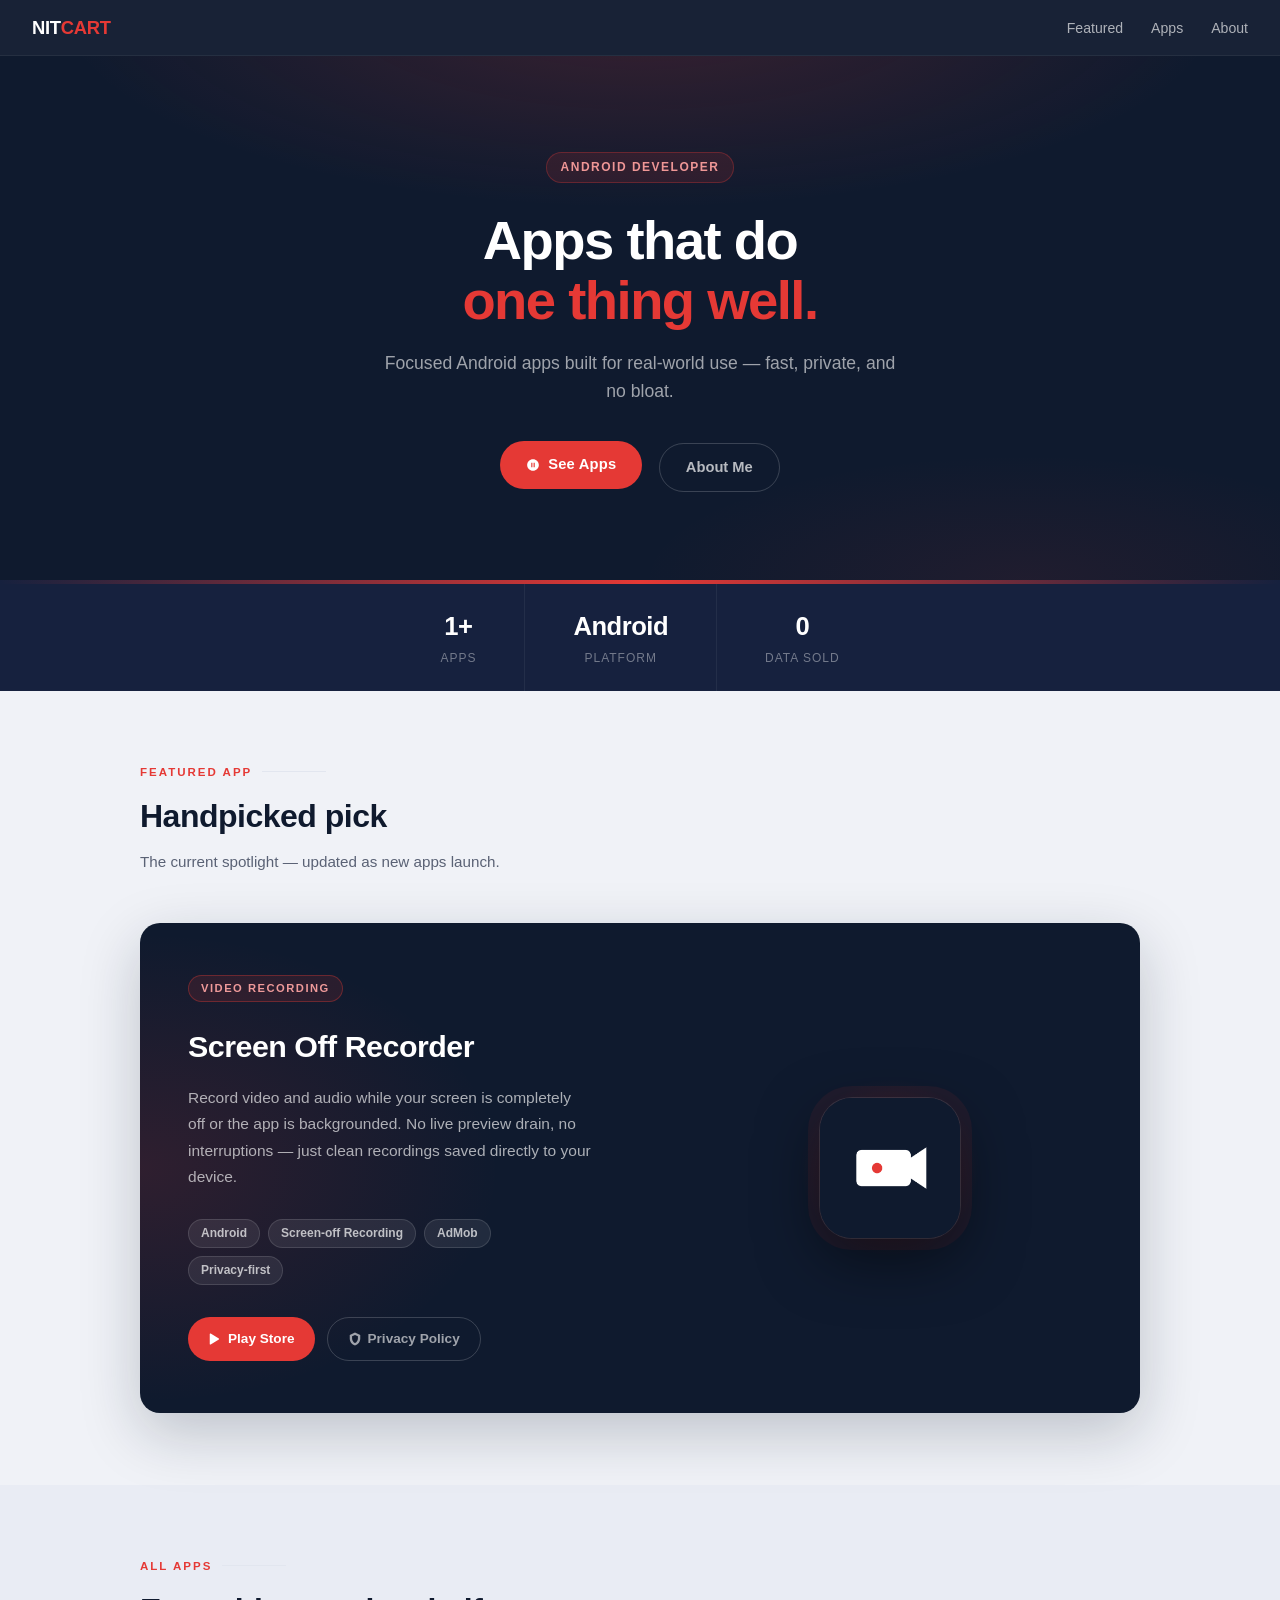
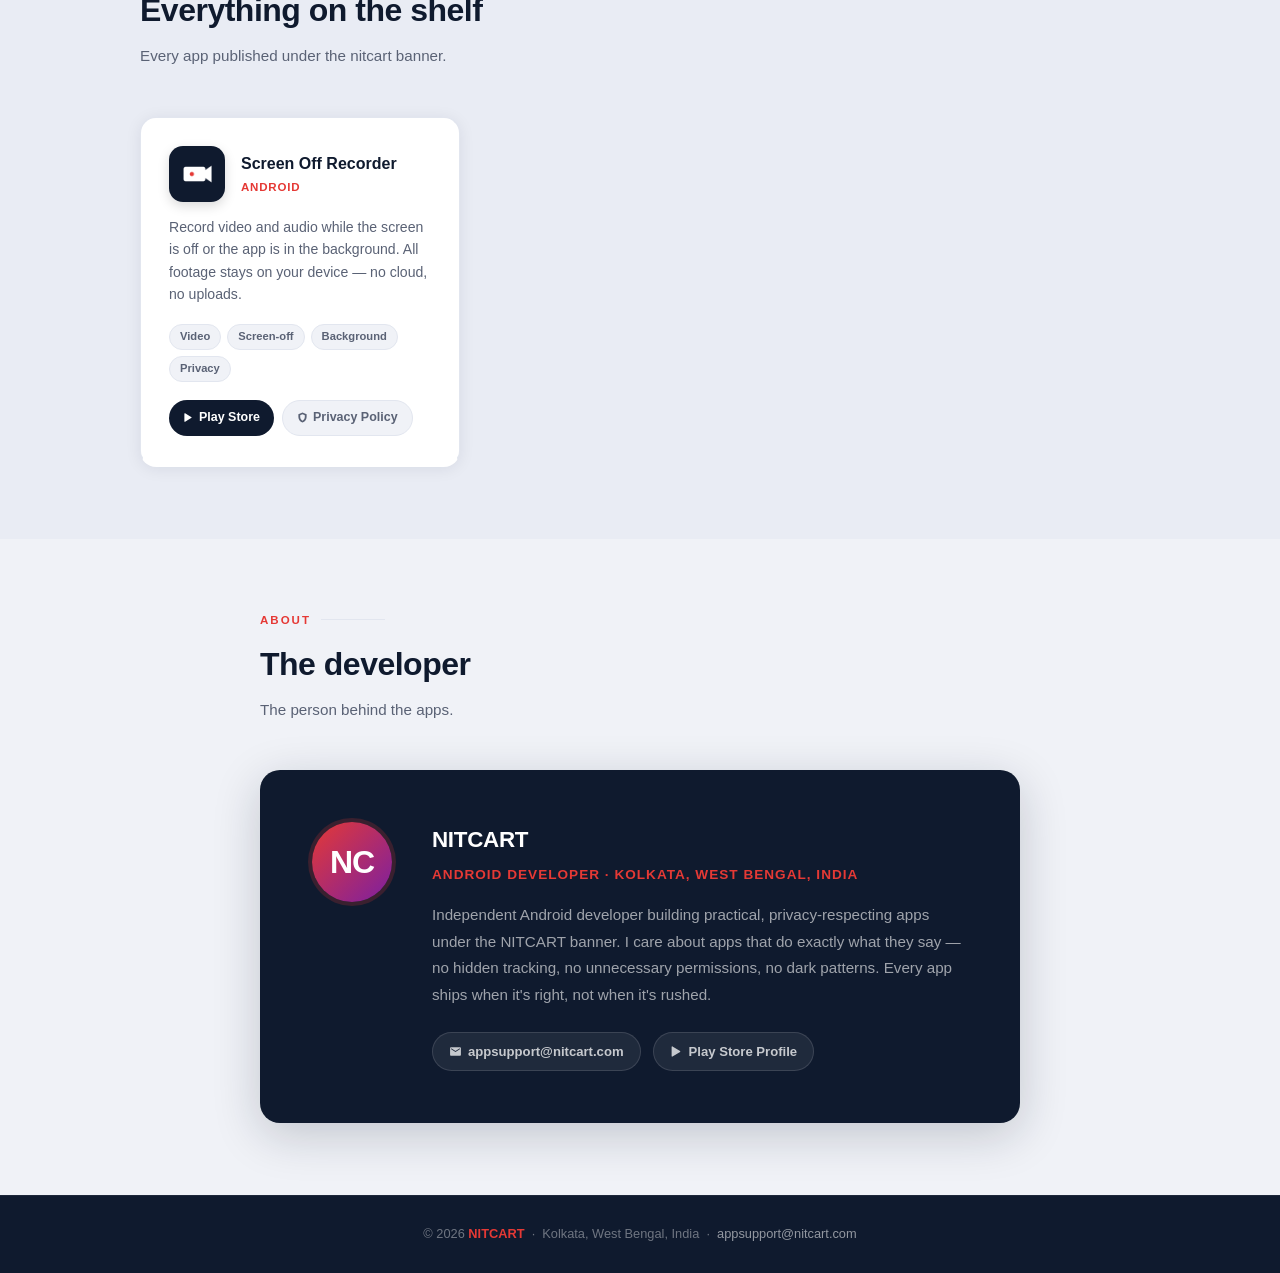
==== index.html @ c39ea549 "chore: add the app-ads.txt file for  Screen Off Recorder" ====
<!DOCTYPE html>
<html lang="en">

<head>
  <meta charset="UTF-8" />
  <meta name="viewport" content="width=device-width, initial-scale=1.0" />
  <title>NITCART – Android Apps</title>
  <meta name="description" content="Android apps crafted by NITCART." />
  <style>
    *, *::before, *::after { box-sizing: border-box; margin: 0; padding: 0; }

    :root {
      --navy:     #0f1a2e;
      --navy-mid: #16213e;
      --navy-soft:#1e2d45;
      --accent:   #e53935;
      --accent-lo:rgba(229,57,53,0.12);
      --white:    #ffffff;
      --text:     #1a1a2e;
      --text-mute:#5a6275;
      --bg:       #f0f2f7;
      --card:     #ffffff;
      --border:   #e2e6ef;
    }

    html { scroll-behavior: smooth; }

    body {
      font-family: -apple-system, BlinkMacSystemFont, "Segoe UI", Roboto, Helvetica, Arial, sans-serif;
      font-size: 16px;
      line-height: 1.6;
      color: var(--text);
      background: var(--bg);
    }

    /* ── NAV ─────────────────────────────────────────── */
    nav {
      position: sticky;
      top: 0;
      z-index: 100;
      background: rgba(15,26,46,0.96);
      backdrop-filter: blur(8px);
      display: flex;
      align-items: center;
      justify-content: space-between;
      padding: 0 32px;
      height: 56px;
      border-bottom: 1px solid rgba(255,255,255,0.06);
    }

    .nav-brand {
      font-size: 1.15rem;
      font-weight: 800;
      color: var(--white);
      letter-spacing: -0.3px;
      text-decoration: none;
    }

    .nav-brand span { color: var(--accent); }

    nav ul {
      list-style: none;
      display: flex;
      gap: 28px;
    }

    nav ul a {
      color: rgba(255,255,255,0.65);
      text-decoration: none;
      font-size: 0.88rem;
      font-weight: 500;
      transition: color 0.2s;
    }

    nav ul a:hover { color: var(--white); }

    /* ── HERO ────────────────────────────────────────── */
    .hero {
      background: var(--navy);
      color: var(--white);
      padding: 96px 24px 88px;
      text-align: center;
      position: relative;
      overflow: hidden;
    }

    .hero::before {
      content: "";
      position: absolute;
      inset: 0;
      background:
        radial-gradient(ellipse 70% 60% at 50% -10%, rgba(229,57,53,0.2) 0%, transparent 65%),
        radial-gradient(ellipse 50% 40% at 80% 100%, rgba(229,57,53,0.08) 0%, transparent 60%);
      pointer-events: none;
    }

    .hero-badge {
      display: inline-block;
      background: var(--accent-lo);
      border: 1px solid rgba(229,57,53,0.3);
      color: #ef9a9a;
      font-size: 0.75rem;
      font-weight: 700;
      letter-spacing: 1.5px;
      text-transform: uppercase;
      padding: 5px 14px;
      border-radius: 100px;
      margin-bottom: 28px;
    }

    .hero h1 {
      font-size: clamp(2.2rem, 5vw, 3.4rem);
      font-weight: 900;
      letter-spacing: -1.5px;
      line-height: 1.1;
      margin-bottom: 18px;
    }

    .hero h1 span { color: var(--accent); }

    .hero p {
      font-size: 1.1rem;
      color: rgba(255,255,255,0.6);
      max-width: 520px;
      margin: 0 auto 36px;
    }

    .hero-cta {
      display: inline-flex;
      align-items: center;
      gap: 8px;
      background: var(--accent);
      color: var(--white);
      text-decoration: none;
      font-size: 0.92rem;
      font-weight: 700;
      padding: 12px 26px;
      border-radius: 100px;
      transition: opacity 0.2s, transform 0.2s;
      letter-spacing: 0.2px;
    }

    .hero-cta:hover { opacity: 0.88; transform: translateY(-1px); }

    .hero-cta-ghost {
      display: inline-flex;
      align-items: center;
      gap: 8px;
      background: transparent;
      color: rgba(255,255,255,0.7);
      text-decoration: none;
      font-size: 0.92rem;
      font-weight: 600;
      padding: 12px 26px;
      border-radius: 100px;
      border: 1px solid rgba(255,255,255,0.18);
      margin-left: 12px;
      transition: background 0.2s, color 0.2s;
    }

    .hero-cta-ghost:hover { background: rgba(255,255,255,0.07); color: var(--white); }

    .accent-bar {
      height: 4px;
      background: linear-gradient(90deg, var(--navy-mid) 0%, var(--accent) 50%, var(--navy-mid) 100%);
    }

    /* ── STATS STRIP ─────────────────────────────────── */
    .stats {
      background: var(--navy-mid);
      display: flex;
      justify-content: center;
      gap: 0;
      flex-wrap: wrap;
    }

    .stat {
      padding: 22px 48px;
      text-align: center;
      border-right: 1px solid rgba(255,255,255,0.06);
    }

    .stat:last-child { border-right: none; }

    .stat-value {
      font-size: 1.6rem;
      font-weight: 900;
      color: var(--white);
      letter-spacing: -0.5px;
    }

    .stat-label {
      font-size: 0.75rem;
      color: rgba(255,255,255,0.4);
      text-transform: uppercase;
      letter-spacing: 1px;
      margin-top: 2px;
    }

    /* ── SECTION SHELL ───────────────────────────────── */
    section { padding: 72px 24px; }

    .section-label {
      display: flex;
      align-items: center;
      gap: 10px;
      font-size: 0.72rem;
      font-weight: 800;
      letter-spacing: 2px;
      text-transform: uppercase;
      color: var(--accent);
      margin-bottom: 10px;
    }

    .section-label::after {
      content: "";
      flex: 1;
      height: 1px;
      background: var(--border);
      max-width: 64px;
    }

    .section-title {
      font-size: clamp(1.5rem, 3vw, 2rem);
      font-weight: 900;
      color: var(--navy);
      letter-spacing: -0.5px;
      margin-bottom: 8px;
    }

    .section-sub {
      color: var(--text-mute);
      font-size: 0.95rem;
      margin-bottom: 48px;
    }

    /* ── FEATURED APP ────────────────────────────────── */
    #featured { background: var(--bg); }

    .featured-inner {
      max-width: 1000px;
      margin: 0 auto;
    }

    .featured-card {
      background: var(--navy);
      border-radius: 20px;
      overflow: hidden;
      display: grid;
      grid-template-columns: 1fr 1fr;
      box-shadow: 0 20px 60px rgba(15,26,46,0.22);
      position: relative;
    }

    .featured-card::before {
      content: "";
      position: absolute;
      inset: 0;
      background: radial-gradient(ellipse 60% 80% at 0% 50%, rgba(229,57,53,0.15) 0%, transparent 60%);
      pointer-events: none;
    }

    .featured-body {
      padding: 52px 48px;
      color: var(--white);
      display: flex;
      flex-direction: column;
      justify-content: center;
      position: relative;
      z-index: 1;
    }

    .featured-tag {
      display: inline-block;
      background: var(--accent-lo);
      border: 1px solid rgba(229,57,53,0.35);
      color: #ef9a9a;
      font-size: 0.7rem;
      font-weight: 700;
      letter-spacing: 1.5px;
      text-transform: uppercase;
      padding: 4px 12px;
      border-radius: 100px;
      margin-bottom: 20px;
      width: fit-content;
    }

    .featured-app-name {
      font-size: 1.9rem;
      font-weight: 900;
      letter-spacing: -0.5px;
      margin-bottom: 14px;
    }

    .featured-desc {
      color: rgba(255,255,255,0.65);
      font-size: 0.97rem;
      line-height: 1.7;
      margin-bottom: 28px;
    }

    .pill-row {
      display: flex;
      flex-wrap: wrap;
      gap: 8px;
      margin-bottom: 32px;
    }

    .pill {
      background: rgba(255,255,255,0.08);
      border: 1px solid rgba(255,255,255,0.12);
      color: rgba(255,255,255,0.7);
      font-size: 0.75rem;
      font-weight: 600;
      padding: 4px 12px;
      border-radius: 100px;
    }

    .btn-row { display: flex; gap: 12px; flex-wrap: wrap; }

    .btn-primary {
      display: inline-flex;
      align-items: center;
      gap: 6px;
      background: var(--accent);
      color: var(--white);
      text-decoration: none;
      font-size: 0.85rem;
      font-weight: 700;
      padding: 10px 20px;
      border-radius: 100px;
      transition: opacity 0.2s;
    }

    .btn-primary:hover { opacity: 0.85; }

    .btn-ghost {
      display: inline-flex;
      align-items: center;
      gap: 6px;
      background: transparent;
      color: rgba(255,255,255,0.6);
      text-decoration: none;
      font-size: 0.85rem;
      font-weight: 600;
      padding: 10px 20px;
      border-radius: 100px;
      border: 1px solid rgba(255,255,255,0.18);
      transition: background 0.2s, color 0.2s;
    }

    .btn-ghost:hover { background: rgba(255,255,255,0.07); color: var(--white); }

    .featured-visual {
      display: flex;
      align-items: center;
      justify-content: center;
      padding: 52px 40px;
      position: relative;
      z-index: 1;
    }

    .app-icon-wrap {
      position: relative;
    }

    .app-icon-wrap::before {
      content: "";
      position: absolute;
      inset: -20px;
      border-radius: 50%;
      background: radial-gradient(circle, rgba(229,57,53,0.25) 0%, transparent 70%);
    }

    .app-icon {
      width: 140px;
      height: 140px;
      border-radius: 32px;
      box-shadow:
        0 0 0 1px rgba(255,255,255,0.1),
        0 20px 60px rgba(0,0,0,0.5),
        0 0 0 12px rgba(229,57,53,0.08);
      display: block;
      position: relative;
    }

    /* ── ALL APPS GRID ───────────────────────────────── */
    #apps { background: #e9ecf4; }

    .apps-inner {
      max-width: 1000px;
      margin: 0 auto;
    }

    .apps-grid {
      display: grid;
      grid-template-columns: repeat(auto-fill, minmax(280px, 1fr));
      gap: 20px;
    }

    .app-card {
      background: var(--card);
      border-radius: 16px;
      padding: 28px;
      box-shadow: 0 2px 16px rgba(15,26,46,0.08);
      border: 1px solid var(--border);
      border-bottom: 3px solid transparent;
      transition: transform 0.2s, box-shadow 0.2s, border-color 0.2s;
      display: flex;
      flex-direction: column;
    }

    .app-card:hover {
      transform: translateY(-3px);
      box-shadow: 0 8px 32px rgba(15,26,46,0.14);
      border-bottom-color: var(--accent);
    }

    .app-card-header {
      display: flex;
      align-items: center;
      gap: 16px;
      margin-bottom: 14px;
    }

    .app-card-icon {
      width: 56px;
      height: 56px;
      border-radius: 14px;
      box-shadow: 0 4px 12px rgba(0,0,0,0.15);
      flex-shrink: 0;
    }

    .app-card-meta { flex: 1; min-width: 0; }

    .app-card-name {
      font-size: 1rem;
      font-weight: 800;
      color: var(--navy);
      white-space: nowrap;
      overflow: hidden;
      text-overflow: ellipsis;
    }

    .app-card-platform {
      font-size: 0.72rem;
      font-weight: 600;
      color: var(--accent);
      text-transform: uppercase;
      letter-spacing: 0.8px;
      margin-top: 2px;
    }

    .app-card-desc {
      font-size: 0.88rem;
      color: var(--text-mute);
      line-height: 1.6;
      margin-bottom: 18px;
      flex: 1;
    }

    .app-card-tags {
      display: flex;
      flex-wrap: wrap;
      gap: 6px;
      margin-bottom: 18px;
    }

    .tag {
      font-size: 0.7rem;
      font-weight: 600;
      background: var(--bg);
      color: var(--text-mute);
      padding: 3px 10px;
      border-radius: 100px;
      border: 1px solid var(--border);
    }

    .app-card-links {
      display: flex;
      gap: 8px;
    }

    .link-pill {
      display: inline-flex;
      align-items: center;
      gap: 5px;
      font-size: 0.78rem;
      font-weight: 700;
      padding: 7px 14px;
      border-radius: 100px;
      text-decoration: none;
      transition: opacity 0.18s;
    }

    .link-pill:hover { opacity: 0.8; }

    .link-pill-primary {
      background: var(--navy);
      color: var(--white);
    }

    .link-pill-secondary {
      background: var(--bg);
      color: var(--text-mute);
      border: 1px solid var(--border);
    }

    /* ── ABOUT ───────────────────────────────────────── */
    #about { background: var(--bg); }

    .about-inner {
      max-width: 760px;
      margin: 0 auto;
    }

    .about-card {
      background: var(--navy);
      border-radius: 20px;
      padding: 52px 52px;
      color: var(--white);
      display: grid;
      grid-template-columns: auto 1fr;
      gap: 40px;
      align-items: start;
      box-shadow: 0 12px 48px rgba(15,26,46,0.2);
    }

    .about-avatar {
      width: 80px;
      height: 80px;
      border-radius: 50%;
      background: linear-gradient(135deg, var(--accent) 0%, #7b1fa2 100%);
      display: flex;
      align-items: center;
      justify-content: center;
      font-size: 2rem;
      font-weight: 900;
      color: var(--white);
      flex-shrink: 0;
      letter-spacing: -1px;
      box-shadow: 0 0 0 4px rgba(229,57,53,0.2);
    }

    .about-name {
      font-size: 1.4rem;
      font-weight: 900;
      letter-spacing: -0.3px;
      margin-bottom: 6px;
    }

    .about-role {
      font-size: 0.85rem;
      color: var(--accent);
      font-weight: 700;
      text-transform: uppercase;
      letter-spacing: 1px;
      margin-bottom: 16px;
    }

    .about-bio {
      color: rgba(255,255,255,0.6);
      font-size: 0.95rem;
      line-height: 1.75;
      margin-bottom: 24px;
    }

    .about-links { display: flex; gap: 12px; flex-wrap: wrap; }

    .about-link {
      display: inline-flex;
      align-items: center;
      gap: 6px;
      font-size: 0.82rem;
      font-weight: 600;
      padding: 8px 16px;
      border-radius: 100px;
      text-decoration: none;
      background: rgba(255,255,255,0.07);
      border: 1px solid rgba(255,255,255,0.12);
      color: rgba(255,255,255,0.75);
      transition: background 0.2s, color 0.2s;
    }

    .about-link:hover { background: rgba(255,255,255,0.13); color: var(--white); }

    /* ── FOOTER ──────────────────────────────────────── */
    footer {
      background: var(--navy);
      color: rgba(255,255,255,0.4);
      text-align: center;
      font-size: 0.8rem;
      padding: 28px 24px;
      border-top: 1px solid rgba(255,255,255,0.06);
    }

    footer a {
      color: rgba(255,255,255,0.55);
      text-decoration: none;
    }

    footer a:hover { color: var(--white); }

    footer .brand { color: var(--accent); font-weight: 700; }

    /* ── RESPONSIVE ──────────────────────────────────── */
    @media (max-width: 700px) {
      nav { padding: 0 20px; }

      nav ul { gap: 18px; }

      .hero { padding: 64px 20px 60px; }

      .featured-card {
        grid-template-columns: 1fr;
      }

      .featured-visual { padding: 0 40px 48px; }

      .featured-body { padding: 40px 32px 0; }

      .about-card {
        grid-template-columns: 1fr;
        padding: 36px 28px;
        gap: 24px;
      }

      .stat { padding: 18px 28px; }
    }
  </style>
</head>

<body>

  <!-- NAV -->
  <nav>
    <a href="#" class="nav-brand">NIT<span>CART</span></a>
    <ul>
      <li><a href="#featured">Featured</a></li>
      <li><a href="#apps">Apps</a></li>
      <li><a href="#about">About</a></li>
    </ul>
  </nav>

  <!-- HERO -->
  <section class="hero">
    <div class="hero-badge">Android Developer</div>
    <h1>Apps that do<br /><span>one thing well.</span></h1>
    <p>Focused Android apps built for real-world use — fast, private, and no bloat.</p>
    <a href="#featured" class="hero-cta">
      <svg width="14" height="14" viewBox="0 0 24 24" fill="currentColor"><path d="M12 2C6.48 2 2 6.48 2 12s4.48 10 10 10 10-4.48 10-10S17.52 2 12 2zm-1 14H9V8h2v8zm4 0h-2V8h2v8z"/></svg>
      See Apps
    </a>
    <a href="#about" class="hero-cta-ghost">About Me</a>
  </section>

  <div class="accent-bar"></div>

  <!-- STATS -->
  <div class="stats">
    <div class="stat">
      <div class="stat-value">1+</div>
      <div class="stat-label">Apps</div>
    </div>
    <div class="stat">
      <div class="stat-value">Android</div>
      <div class="stat-label">Platform</div>
    </div>
    <div class="stat">
      <div class="stat-value">0</div>
      <div class="stat-label">Data Sold</div>
    </div>
  </div>

  <!-- FEATURED -->
  <section id="featured">
    <div class="featured-inner">
      <div class="section-label">Featured App</div>
      <h2 class="section-title">Handpicked pick</h2>
      <p class="section-sub">The current spotlight — updated as new apps launch.</p>

      <div class="featured-card">
        <div class="featured-body">
          <div class="featured-tag">Video Recording</div>
          <div class="featured-app-name">Screen Off Recorder</div>
          <p class="featured-desc">
            Record video and audio while your screen is completely off or the app is
            backgrounded. No live preview drain, no interruptions — just clean recordings
            saved directly to your device.
          </p>
          <div class="pill-row">
            <span class="pill">Android</span>
            <span class="pill">Screen-off Recording</span>
            <span class="pill">AdMob</span>
            <span class="pill">Privacy-first</span>
          </div>
          <div class="btn-row">
            <a href="https://play.google.com/store/apps/details?id=com.nitcart.screenoffrecorder" target="_blank" rel="noopener" class="btn-primary">
              <svg width="14" height="14" viewBox="0 0 24 24" fill="currentColor"><path d="M3 20.5v-17c0-.83.94-1.3 1.6-.8l14 8.5c.6.37.6 1.23 0 1.6l-14 8.5c-.66.5-1.6.03-1.6-.8z"/></svg>
              Play Store
            </a>
            <a href="screen-off-recorder/privacy-policy.html" class="btn-ghost">
              <svg width="14" height="14" viewBox="0 0 24 24" fill="currentColor"><path d="M12 1L3 5v6c0 5.55 3.84 10.74 9 12 5.16-1.26 9-6.45 9-12V5l-9-4zm0 4l5 2.18V11c0 3.46-2.38 6.7-5 7.93C9.38 17.7 7 14.46 7 11V7.18L12 5z"/></svg>
              Privacy Policy
            </a>
          </div>
        </div>
        <div class="featured-visual">
          <div class="app-icon-wrap">
            <img class="app-icon" src="screen-off-recorder/playstore/icon-512.png" alt="Screen Off Recorder icon" />
          </div>
        </div>
      </div>
    </div>
  </section>

  <!-- ALL APPS -->
  <section id="apps">
    <div class="apps-inner">
      <div class="section-label">All Apps</div>
      <h2 class="section-title">Everything on the shelf</h2>
      <p class="section-sub">Every app published under the nitcart banner.</p>

      <div class="apps-grid">

        <!-- Screen Off Recorder -->
        <div class="app-card">
          <div class="app-card-header">
            <img class="app-card-icon" src="screen-off-recorder/playstore/icon-512.png" alt="Screen Off Recorder icon" />
            <div class="app-card-meta">
              <div class="app-card-name">Screen Off Recorder</div>
              <div class="app-card-platform">Android</div>
            </div>
          </div>
          <p class="app-card-desc">
            Record video and audio while the screen is off or the app is in the background.
            All footage stays on your device — no cloud, no uploads.
          </p>
          <div class="app-card-tags">
            <span class="tag">Video</span>
            <span class="tag">Screen-off</span>
            <span class="tag">Background</span>
            <span class="tag">Privacy</span>
          </div>
          <div class="app-card-links">
            <a href="https://play.google.com/store/apps/details?id=com.nitcart.screenoffrecorder" target="_blank" rel="noopener" class="link-pill link-pill-primary">
              <svg width="11" height="11" viewBox="0 0 24 24" fill="currentColor"><path d="M3 20.5v-17c0-.83.94-1.3 1.6-.8l14 8.5c.6.37.6 1.23 0 1.6l-14 8.5c-.66.5-1.6.03-1.6-.8z"/></svg>
              Play Store
            </a>
            <a href="screen-off-recorder/privacy-policy.html" class="link-pill link-pill-secondary">
              <svg width="11" height="11" viewBox="0 0 24 24" fill="currentColor"><path d="M12 1L3 5v6c0 5.55 3.84 10.74 9 12 5.16-1.26 9-6.45 9-12V5l-9-4zm0 4l5 2.18V11c0 3.46-2.38 6.7-5 7.93C9.38 17.7 7 14.46 7 11V7.18L12 5z"/></svg>
              Privacy Policy
            </a>
          </div>
        </div>

      </div>
    </div>
  </section>

  <!-- ABOUT -->
  <section id="about">
    <div class="about-inner">
      <div class="section-label">About</div>
      <h2 class="section-title">The developer</h2>
      <p class="section-sub">The person behind the apps.</p>

      <div class="about-card">
        <div class="about-avatar">NC</div>
        <div>
          <div class="about-name">NITCART</div>
          <div class="about-role">Android Developer · Kolkata, West Bengal, India</div>
          <p class="about-bio">
            Independent Android developer building practical, privacy-respecting apps
            under the NITCART banner.
            I care about apps that do exactly what they say — no hidden tracking, no unnecessary
            permissions, no dark patterns. Every app ships when it's right, not when it's rushed.
          </p>
          <div class="about-links">
            <a href="mailto:appsupport@nitcart.com" class="about-link">
              <svg width="13" height="13" viewBox="0 0 24 24" fill="currentColor"><path d="M20 4H4c-1.1 0-2 .9-2 2v12c0 1.1.9 2 2 2h16c1.1 0 2-.9 2-2V6c0-1.1-.9-2-2-2zm0 4l-8 5-8-5V6l8 5 8-5v2z"/></svg>
              appsupport@nitcart.com
            </a>
            <a href="https://play.google.com/store/apps/developer?id=NITCART" target="_blank" rel="noopener" class="about-link">
              <svg width="13" height="13" viewBox="0 0 24 24" fill="currentColor"><path d="M3 20.5v-17c0-.83.94-1.3 1.6-.8l14 8.5c.6.37.6 1.23 0 1.6l-14 8.5c-.66.5-1.6.03-1.6-.8z"/></svg>
              Play Store Profile
            </a>
          </div>
        </div>
      </div>
    </div>
  </section>

  <!-- FOOTER -->
  <footer>
    <p>&copy; 2026 <span class="brand">NITCART</span> &nbsp;·&nbsp; Kolkata, West Bengal, India &nbsp;·&nbsp; <a href="mailto:appsupport@nitcart.com">appsupport@nitcart.com</a></p>
  </footer>

</body>

</html>
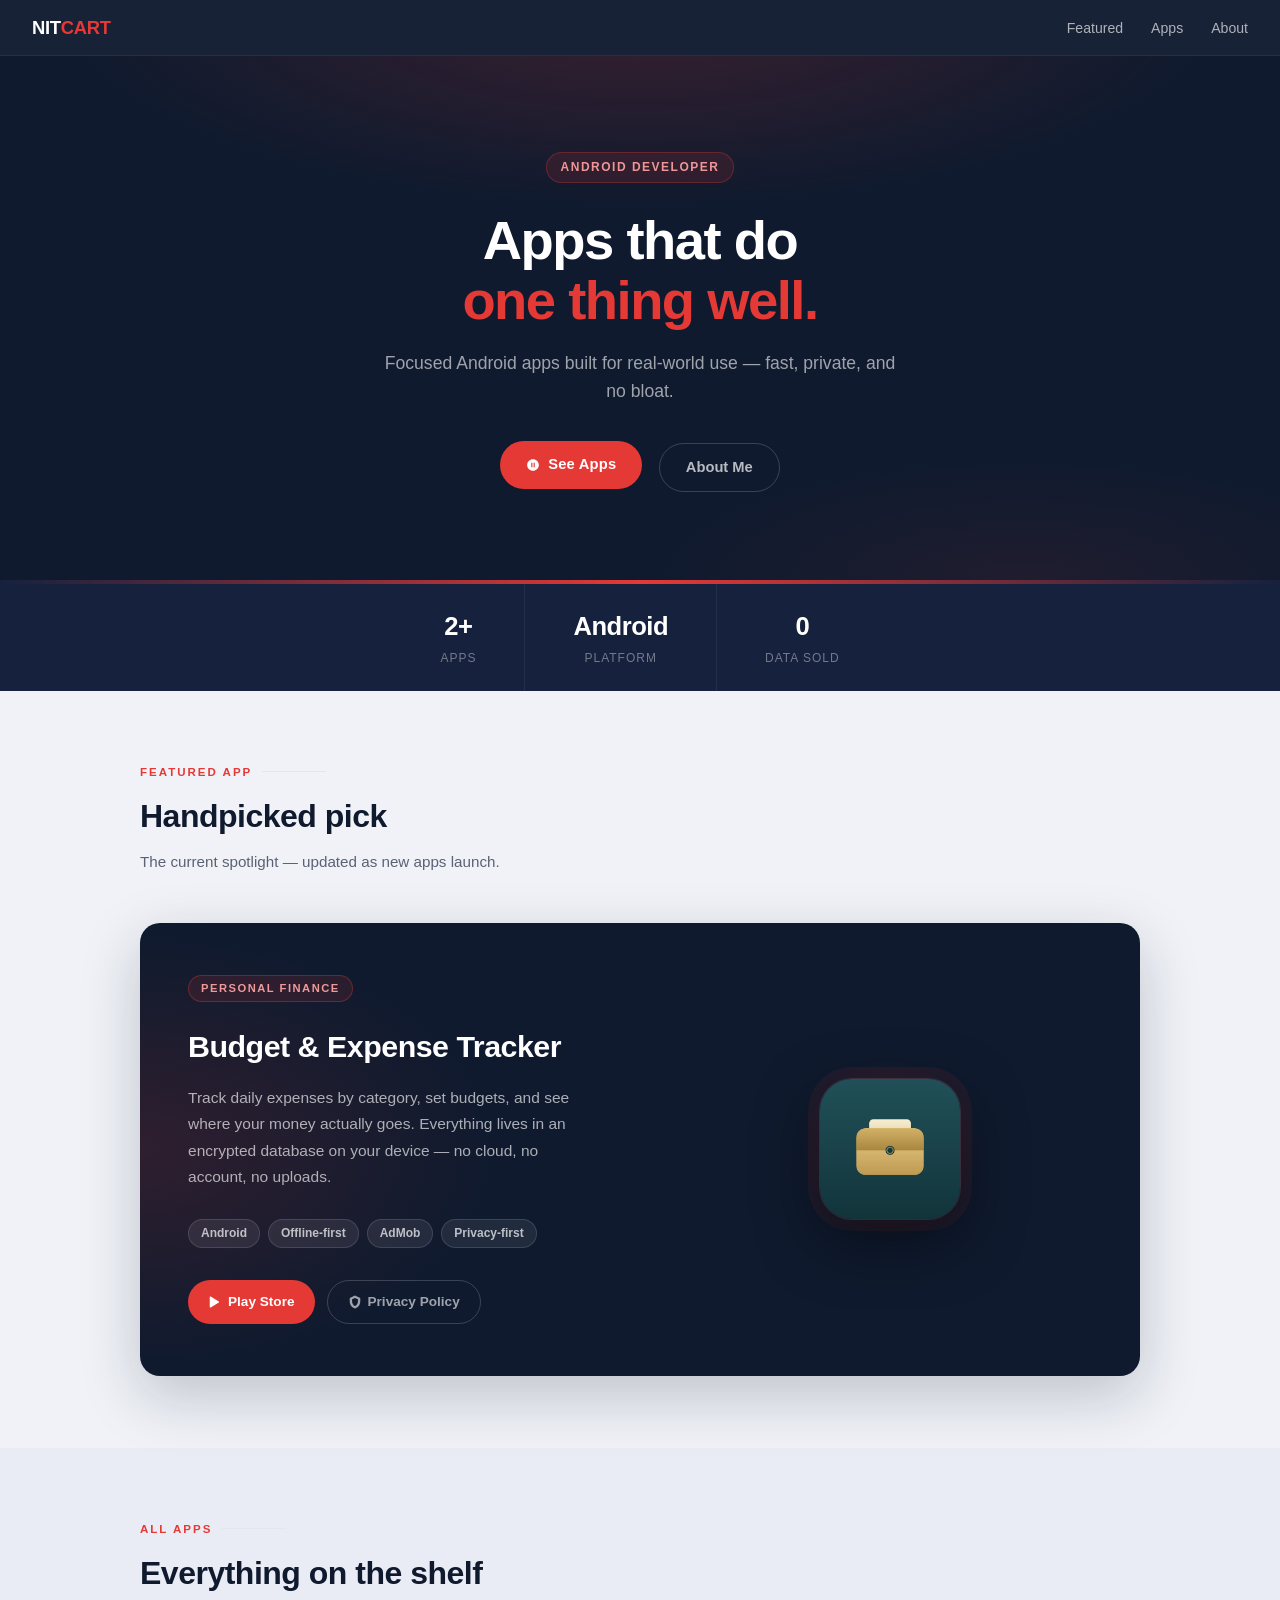
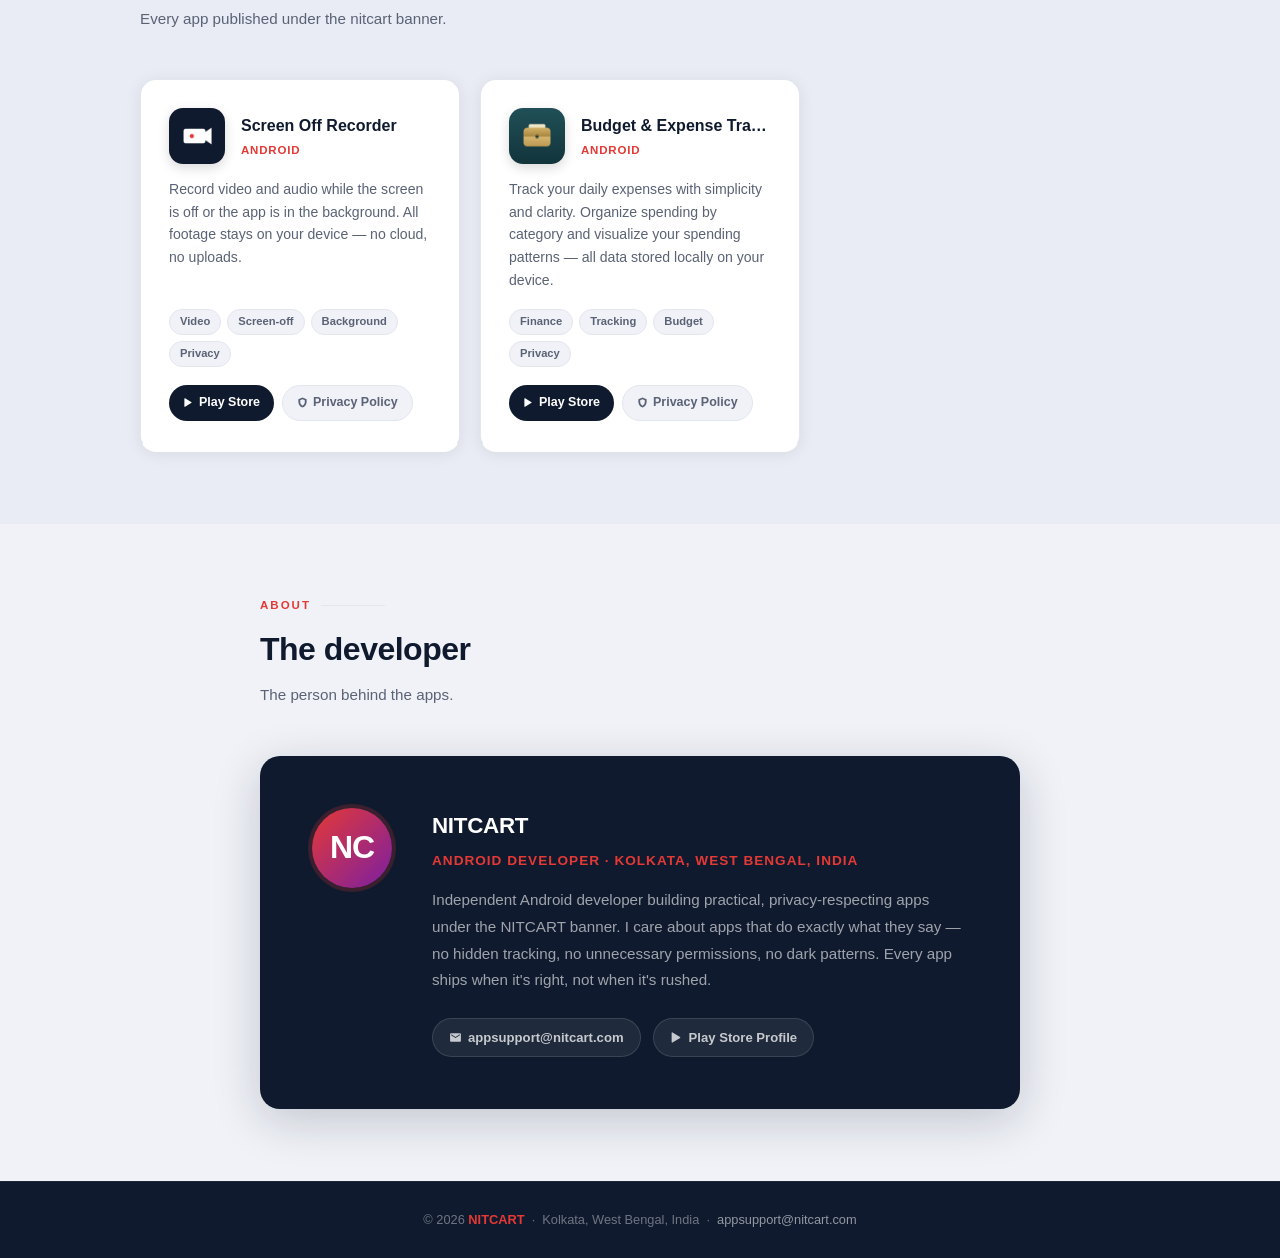
==== commit 3c9ae319: "feat: Added privacy policy page for Expense tracker" ====
--- a/index.html
+++ b/index.html
@@ -659,7 +659,7 @@
   <!-- STATS -->
   <div class="stats">
     <div class="stat">
-      <div class="stat-value">1+</div>
+      <div class="stat-value">2+</div>
       <div class="stat-label">Apps</div>
     </div>
     <div class="stat">
@@ -681,25 +681,25 @@
 
       <div class="featured-card">
         <div class="featured-body">
-          <div class="featured-tag">Video Recording</div>
-          <div class="featured-app-name">Screen Off Recorder</div>
+          <div class="featured-tag">Personal Finance</div>
+          <div class="featured-app-name">Budget &amp; Expense Tracker</div>
           <p class="featured-desc">
-            Record video and audio while your screen is completely off or the app is
-            backgrounded. No live preview drain, no interruptions — just clean recordings
-            saved directly to your device.
+            Track daily expenses by category, set budgets, and see where your money actually
+            goes. Everything lives in an encrypted database on your device — no cloud, no
+            account, no uploads.
           </p>
           <div class="pill-row">
             <span class="pill">Android</span>
-            <span class="pill">Screen-off Recording</span>
+            <span class="pill">Offline-first</span>
             <span class="pill">AdMob</span>
             <span class="pill">Privacy-first</span>
           </div>
           <div class="btn-row">
-            <a href="https://play.google.com/store/apps/details?id=com.nitcart.screenoffrecorder" target="_blank" rel="noopener" class="btn-primary">
+            <a href="https://play.google.com/store/apps/details?id=com.nitcart.expensetracker" target="_blank" rel="noopener" class="btn-primary">
               <svg width="14" height="14" viewBox="0 0 24 24" fill="currentColor"><path d="M3 20.5v-17c0-.83.94-1.3 1.6-.8l14 8.5c.6.37.6 1.23 0 1.6l-14 8.5c-.66.5-1.6.03-1.6-.8z"/></svg>
               Play Store
             </a>
-            <a href="screen-off-recorder/privacy-policy.html" class="btn-ghost">
+            <a href="expense-tracker/privacy-policy.html" class="btn-ghost">
               <svg width="14" height="14" viewBox="0 0 24 24" fill="currentColor"><path d="M12 1L3 5v6c0 5.55 3.84 10.74 9 12 5.16-1.26 9-6.45 9-12V5l-9-4zm0 4l5 2.18V11c0 3.46-2.38 6.7-5 7.93C9.38 17.7 7 14.46 7 11V7.18L12 5z"/></svg>
               Privacy Policy
             </a>
@@ -707,7 +707,7 @@
         </div>
         <div class="featured-visual">
           <div class="app-icon-wrap">
-            <img class="app-icon" src="screen-off-recorder/playstore/icon-512.png" alt="Screen Off Recorder icon" />
+            <img class="app-icon" src="expense-tracker/playstore/icon-512.png" alt="Budget &amp; Expense Tracker icon" />
           </div>
         </div>
       </div>
@@ -748,6 +748,37 @@
               Play Store
             </a>
             <a href="screen-off-recorder/privacy-policy.html" class="link-pill link-pill-secondary">
+              <svg width="11" height="11" viewBox="0 0 24 24" fill="currentColor"><path d="M12 1L3 5v6c0 5.55 3.84 10.74 9 12 5.16-1.26 9-6.45 9-12V5l-9-4zm0 4l5 2.18V11c0 3.46-2.38 6.7-5 7.93C9.38 17.7 7 14.46 7 11V7.18L12 5z"/></svg>
+              Privacy Policy
+            </a>
+          </div>
+        </div>
+
+        <!-- Expense Tracker -->
+        <div class="app-card">
+          <div class="app-card-header">
+            <img class="app-card-icon" src="expense-tracker/playstore/icon-512.png" alt="Budget & Expense Tracker icon" />
+            <div class="app-card-meta">
+              <div class="app-card-name">Budget & Expense Tracker</div>
+              <div class="app-card-platform">Android</div>
+            </div>
+          </div>
+          <p class="app-card-desc">
+            Track your daily expenses with simplicity and clarity. Organize spending by category
+            and visualize your spending patterns — all data stored locally on your device.
+          </p>
+          <div class="app-card-tags">
+            <span class="tag">Finance</span>
+            <span class="tag">Tracking</span>
+            <span class="tag">Budget</span>
+            <span class="tag">Privacy</span>
+          </div>
+          <div class="app-card-links">
+            <a href="https://play.google.com/store/apps/details?id=com.nitcart.expensetracker" target="_blank" rel="noopener" class="link-pill link-pill-primary">
+              <svg width="11" height="11" viewBox="0 0 24 24" fill="currentColor"><path d="M3 20.5v-17c0-.83.94-1.3 1.6-.8l14 8.5c.6.37.6 1.23 0 1.6l-14 8.5c-.66.5-1.6.03-1.6-.8z"/></svg>
+              Play Store
+            </a>
+            <a href="expense-tracker/privacy-policy.html" class="link-pill link-pill-secondary">
               <svg width="11" height="11" viewBox="0 0 24 24" fill="currentColor"><path d="M12 1L3 5v6c0 5.55 3.84 10.74 9 12 5.16-1.26 9-6.45 9-12V5l-9-4zm0 4l5 2.18V11c0 3.46-2.38 6.7-5 7.93C9.38 17.7 7 14.46 7 11V7.18L12 5z"/></svg>
               Privacy Policy
             </a>
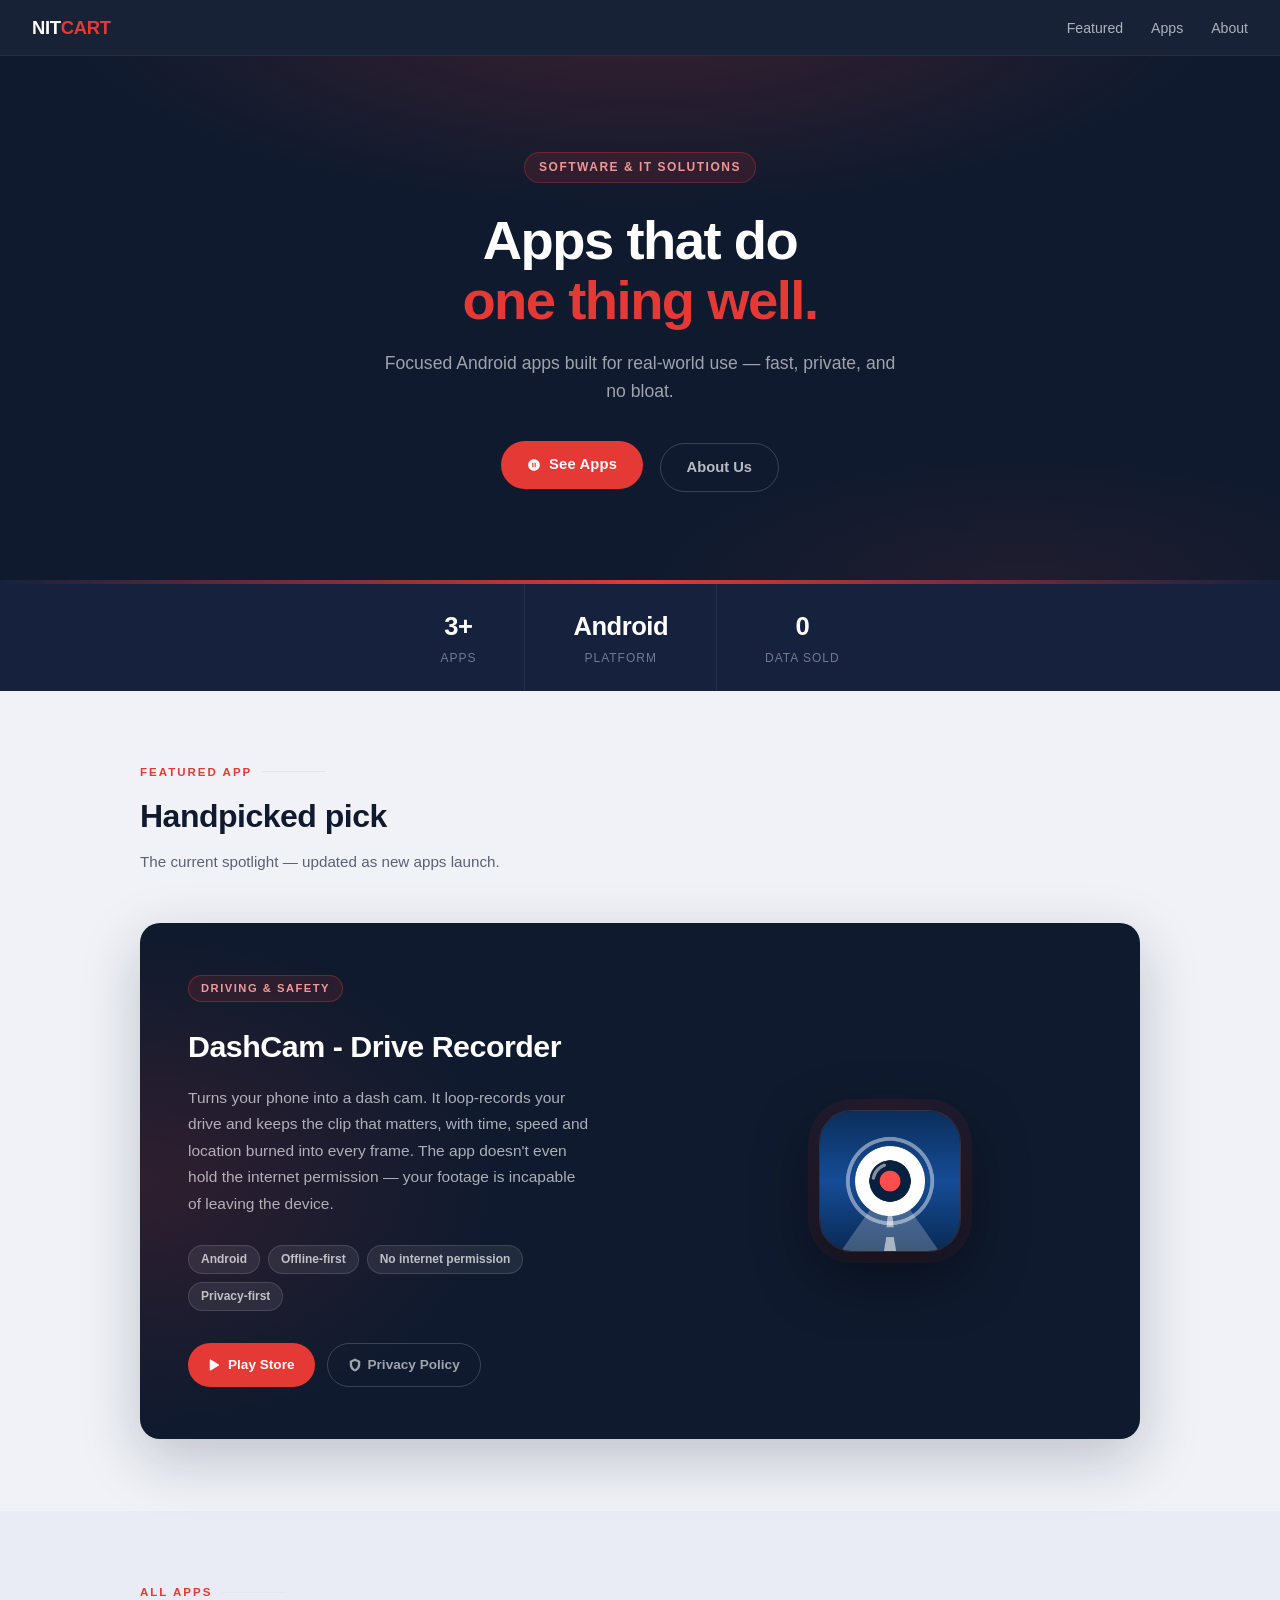
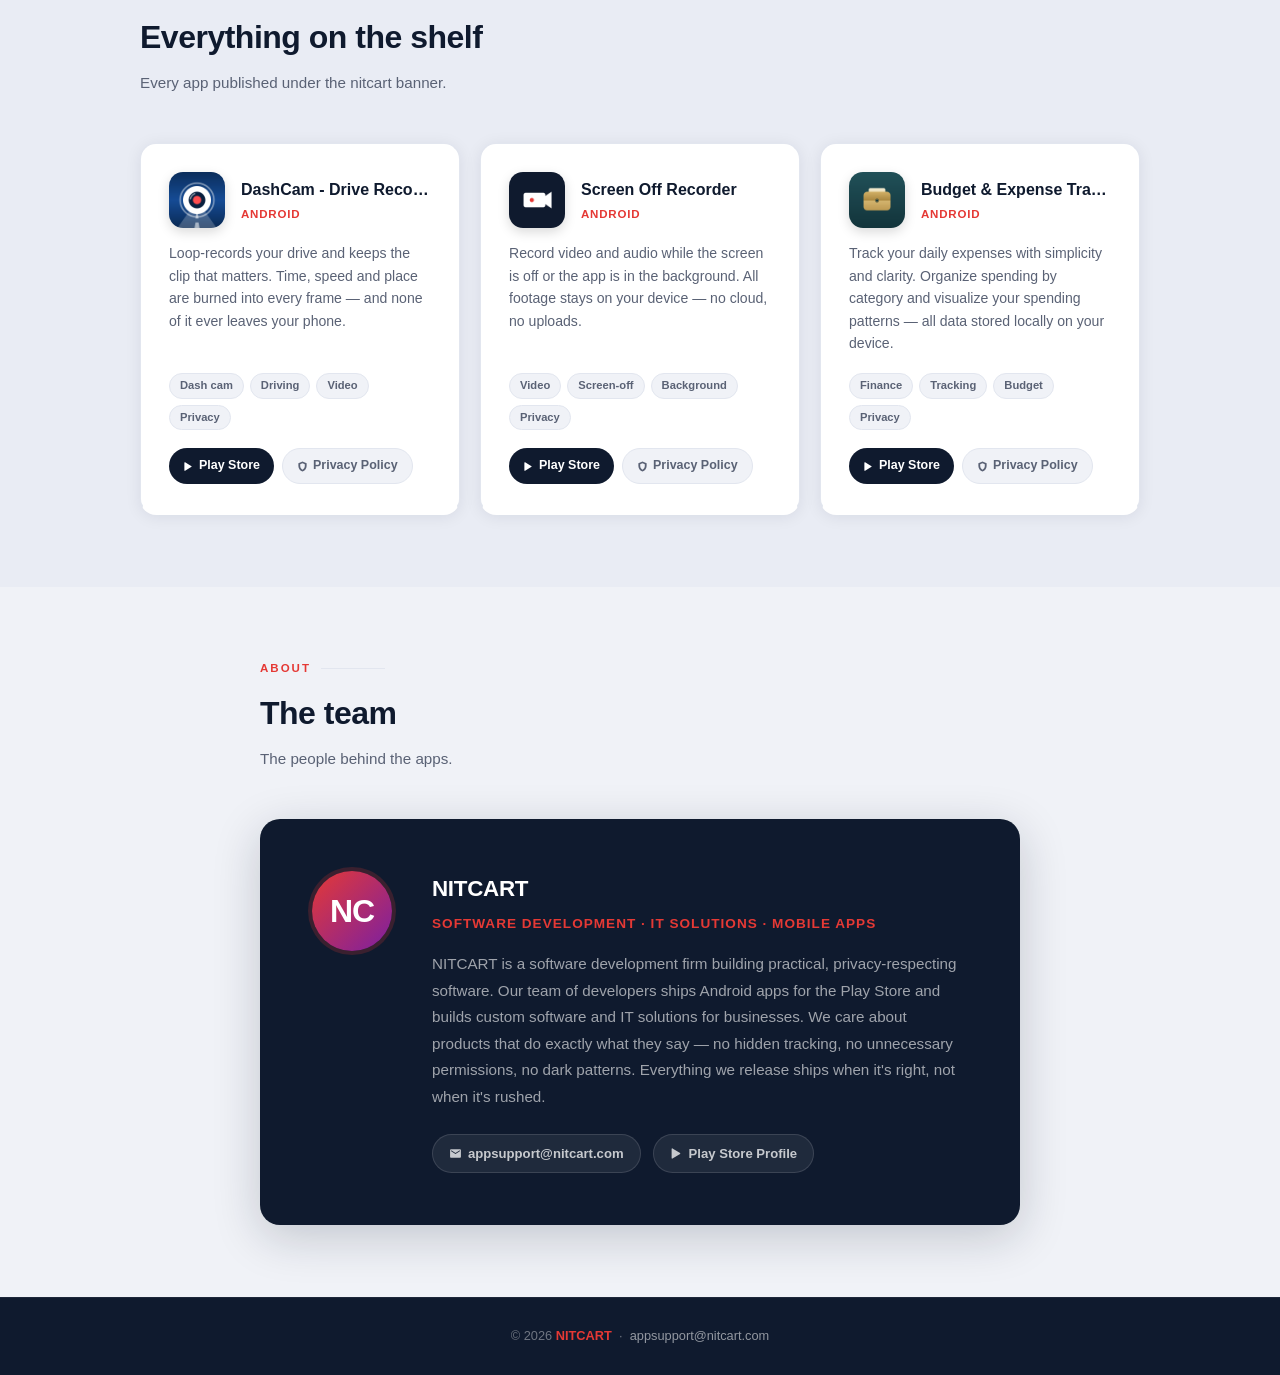
==== commit f8088427: "feat: Add the DashCam privacy policy and list it on the index Follows the same structure as the othe" ====
--- a/index.html
+++ b/index.html
@@ -5,7 +5,7 @@
   <meta charset="UTF-8" />
   <meta name="viewport" content="width=device-width, initial-scale=1.0" />
   <title>NITCART – Android Apps</title>
-  <meta name="description" content="Android apps crafted by NITCART." />
+  <meta name="description" content="Android apps, custom software, and IT solutions built by NITCART." />
   <style>
     *, *::before, *::after { box-sizing: border-box; margin: 0; padding: 0; }
 
@@ -644,14 +644,14 @@
 
   <!-- HERO -->
   <section class="hero">
-    <div class="hero-badge">Android Developer</div>
+    <div class="hero-badge">Software &amp; IT Solutions</div>
     <h1>Apps that do<br /><span>one thing well.</span></h1>
     <p>Focused Android apps built for real-world use — fast, private, and no bloat.</p>
     <a href="#featured" class="hero-cta">
       <svg width="14" height="14" viewBox="0 0 24 24" fill="currentColor"><path d="M12 2C6.48 2 2 6.48 2 12s4.48 10 10 10 10-4.48 10-10S17.52 2 12 2zm-1 14H9V8h2v8zm4 0h-2V8h2v8z"/></svg>
       See Apps
     </a>
-    <a href="#about" class="hero-cta-ghost">About Me</a>
+    <a href="#about" class="hero-cta-ghost">About Us</a>
   </section>
 
   <div class="accent-bar"></div>
@@ -659,7 +659,7 @@
   <!-- STATS -->
   <div class="stats">
     <div class="stat">
-      <div class="stat-value">2+</div>
+      <div class="stat-value">3+</div>
       <div class="stat-label">Apps</div>
     </div>
     <div class="stat">
@@ -681,25 +681,25 @@
 
       <div class="featured-card">
         <div class="featured-body">
-          <div class="featured-tag">Personal Finance</div>
-          <div class="featured-app-name">Budget &amp; Expense Tracker</div>
+          <div class="featured-tag">Driving &amp; Safety</div>
+          <div class="featured-app-name">DashCam - Drive Recorder</div>
           <p class="featured-desc">
-            Track daily expenses by category, set budgets, and see where your money actually
-            goes. Everything lives in an encrypted database on your device — no cloud, no
-            account, no uploads.
+            Turns your phone into a dash cam. It loop-records your drive and keeps the clip that
+            matters, with time, speed and location burned into every frame. The app doesn't even
+            hold the internet permission — your footage is incapable of leaving the device.
           </p>
           <div class="pill-row">
             <span class="pill">Android</span>
             <span class="pill">Offline-first</span>
-            <span class="pill">AdMob</span>
+            <span class="pill">No internet permission</span>
             <span class="pill">Privacy-first</span>
           </div>
           <div class="btn-row">
-            <a href="https://play.google.com/store/apps/details?id=com.nitcart.expensetracker" target="_blank" rel="noopener" class="btn-primary">
+            <a href="https://play.google.com/store/apps/details?id=com.nitcart.dashcam" target="_blank" rel="noopener" class="btn-primary">
               <svg width="14" height="14" viewBox="0 0 24 24" fill="currentColor"><path d="M3 20.5v-17c0-.83.94-1.3 1.6-.8l14 8.5c.6.37.6 1.23 0 1.6l-14 8.5c-.66.5-1.6.03-1.6-.8z"/></svg>
               Play Store
             </a>
-            <a href="expense-tracker/privacy-policy.html" class="btn-ghost">
+            <a href="dashcam/privacy-policy.html" class="btn-ghost">
               <svg width="14" height="14" viewBox="0 0 24 24" fill="currentColor"><path d="M12 1L3 5v6c0 5.55 3.84 10.74 9 12 5.16-1.26 9-6.45 9-12V5l-9-4zm0 4l5 2.18V11c0 3.46-2.38 6.7-5 7.93C9.38 17.7 7 14.46 7 11V7.18L12 5z"/></svg>
               Privacy Policy
             </a>
@@ -707,7 +707,7 @@
         </div>
         <div class="featured-visual">
           <div class="app-icon-wrap">
-            <img class="app-icon" src="expense-tracker/playstore/icon-512.png" alt="Budget &amp; Expense Tracker icon" />
+            <img class="app-icon" src="dashcam/playstore/icon-512.png" alt="DashCam - Drive Recorder icon" />
           </div>
         </div>
       </div>
@@ -722,6 +722,37 @@
       <p class="section-sub">Every app published under the nitcart banner.</p>
 
       <div class="apps-grid">
+
+        <!-- DashCam -->
+        <div class="app-card">
+          <div class="app-card-header">
+            <img class="app-card-icon" src="dashcam/playstore/icon-512.png" alt="DashCam icon" />
+            <div class="app-card-meta">
+              <div class="app-card-name">DashCam - Drive Recorder</div>
+              <div class="app-card-platform">Android</div>
+            </div>
+          </div>
+          <p class="app-card-desc">
+            Loop-records your drive and keeps the clip that matters. Time, speed and place are
+            burned into every frame — and none of it ever leaves your phone.
+          </p>
+          <div class="app-card-tags">
+            <span class="tag">Dash cam</span>
+            <span class="tag">Driving</span>
+            <span class="tag">Video</span>
+            <span class="tag">Privacy</span>
+          </div>
+          <div class="app-card-links">
+            <a href="https://play.google.com/store/apps/details?id=com.nitcart.dashcam" target="_blank" rel="noopener" class="link-pill link-pill-primary">
+              <svg width="11" height="11" viewBox="0 0 24 24" fill="currentColor"><path d="M3 20.5v-17c0-.83.94-1.3 1.6-.8l14 8.5c.6.37.6 1.23 0 1.6l-14 8.5c-.66.5-1.6.03-1.6-.8z"/></svg>
+              Play Store
+            </a>
+            <a href="dashcam/privacy-policy.html" class="link-pill link-pill-secondary">
+              <svg width="11" height="11" viewBox="0 0 24 24" fill="currentColor"><path d="M12 1L3 5v6c0 5.55 3.84 10.74 9 12 5.16-1.26 9-6.45 9-12V5l-9-4zm0 4l5 2.18V11c0 3.46-2.38 6.7-5 7.93C9.38 17.7 7 14.46 7 11V7.18L12 5z"/></svg>
+              Privacy Policy
+            </a>
+          </div>
+        </div>
 
         <!-- Screen Off Recorder -->
         <div class="app-card">
@@ -793,19 +824,20 @@
   <section id="about">
     <div class="about-inner">
       <div class="section-label">About</div>
-      <h2 class="section-title">The developer</h2>
-      <p class="section-sub">The person behind the apps.</p>
+      <h2 class="section-title">The team</h2>
+      <p class="section-sub">The people behind the apps.</p>
 
       <div class="about-card">
         <div class="about-avatar">NC</div>
         <div>
           <div class="about-name">NITCART</div>
-          <div class="about-role">Android Developer · Kolkata, West Bengal, India</div>
+          <div class="about-role">Software Development · IT Solutions · Mobile Apps</div>
           <p class="about-bio">
-            Independent Android developer building practical, privacy-respecting apps
-            under the NITCART banner.
-            I care about apps that do exactly what they say — no hidden tracking, no unnecessary
-            permissions, no dark patterns. Every app ships when it's right, not when it's rushed.
+            NITCART is a software development firm building practical, privacy-respecting
+            software. Our team of developers ships Android apps for the Play Store and builds
+            custom software and IT solutions for businesses. We care about products that do
+            exactly what they say — no hidden tracking, no unnecessary permissions, no dark
+            patterns. Everything we release ships when it's right, not when it's rushed.
           </p>
           <div class="about-links">
             <a href="mailto:appsupport@nitcart.com" class="about-link">
@@ -824,7 +856,7 @@
 
   <!-- FOOTER -->
   <footer>
-    <p>&copy; 2026 <span class="brand">NITCART</span> &nbsp;·&nbsp; Kolkata, West Bengal, India &nbsp;·&nbsp; <a href="mailto:appsupport@nitcart.com">appsupport@nitcart.com</a></p>
+    <p>&copy; 2026 <span class="brand">NITCART</span> &nbsp;·&nbsp; <a href="mailto:appsupport@nitcart.com">appsupport@nitcart.com</a></p>
   </footer>
 
 </body>
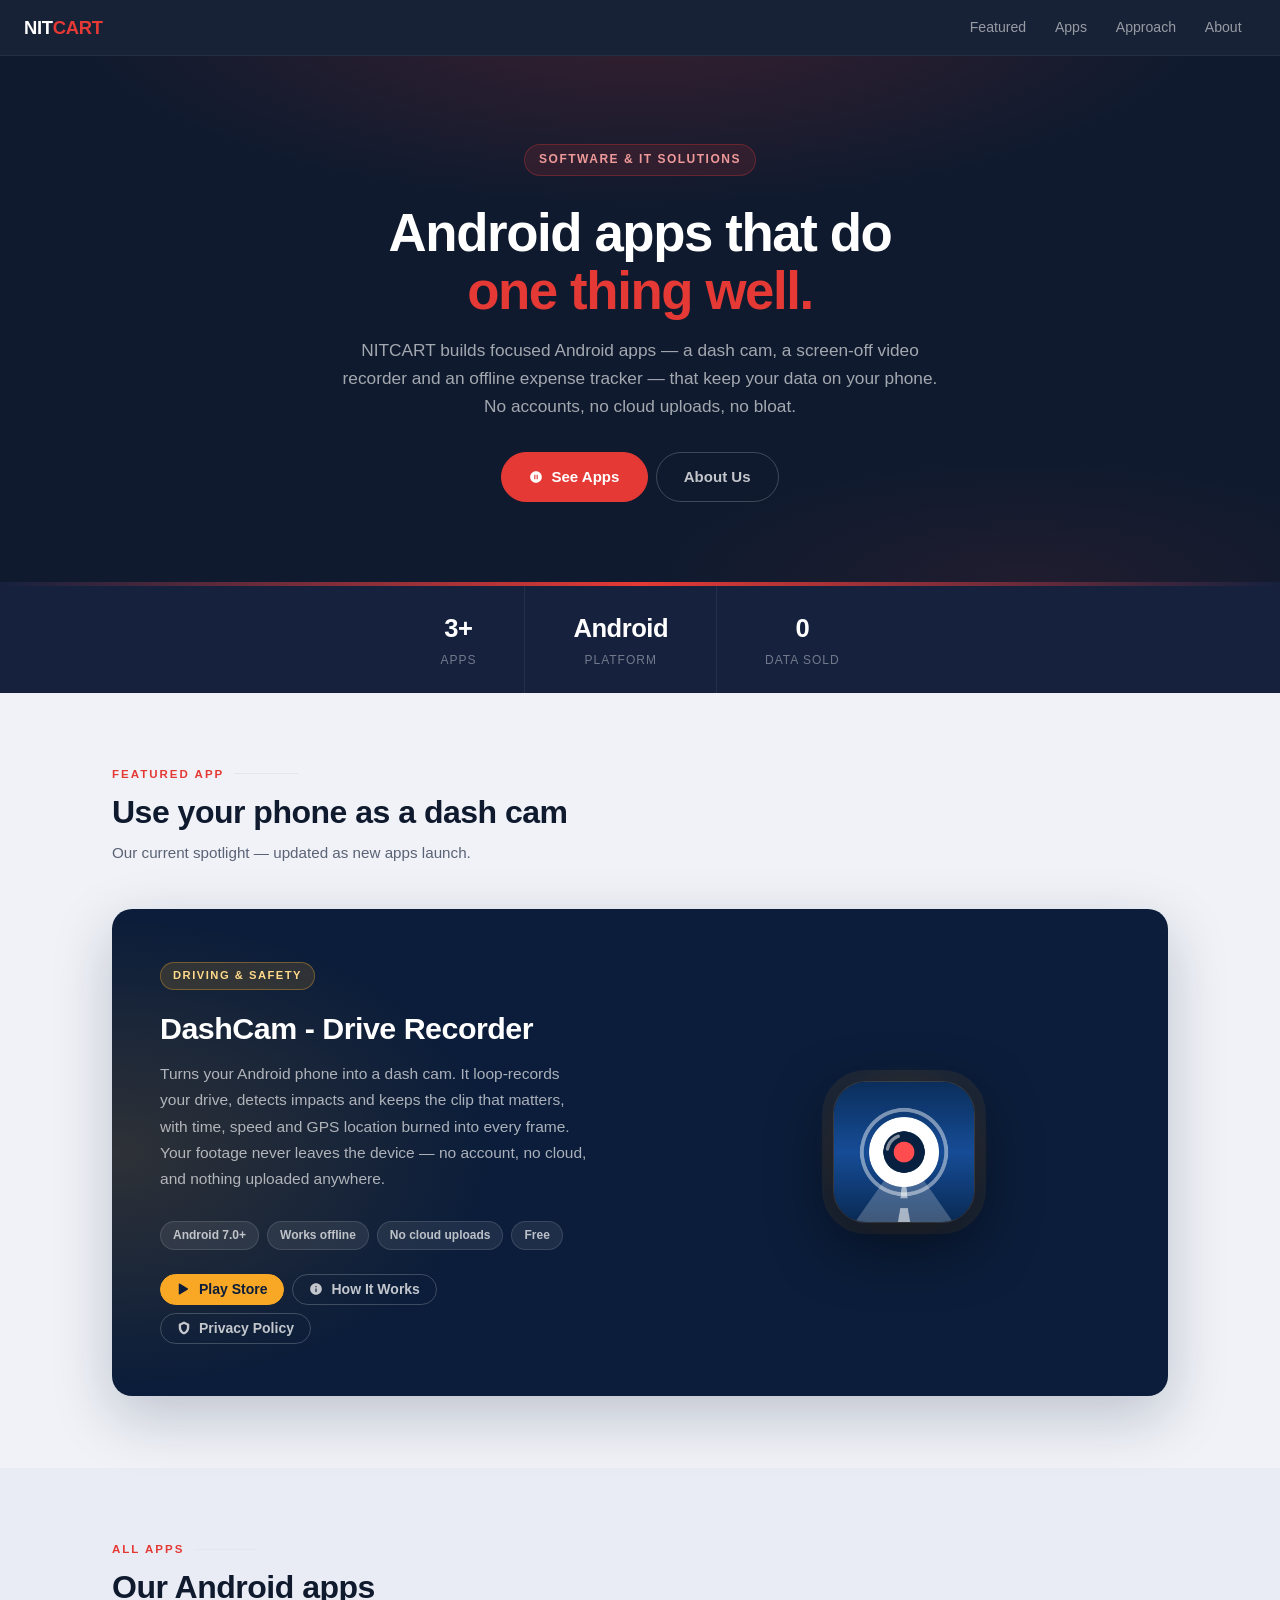
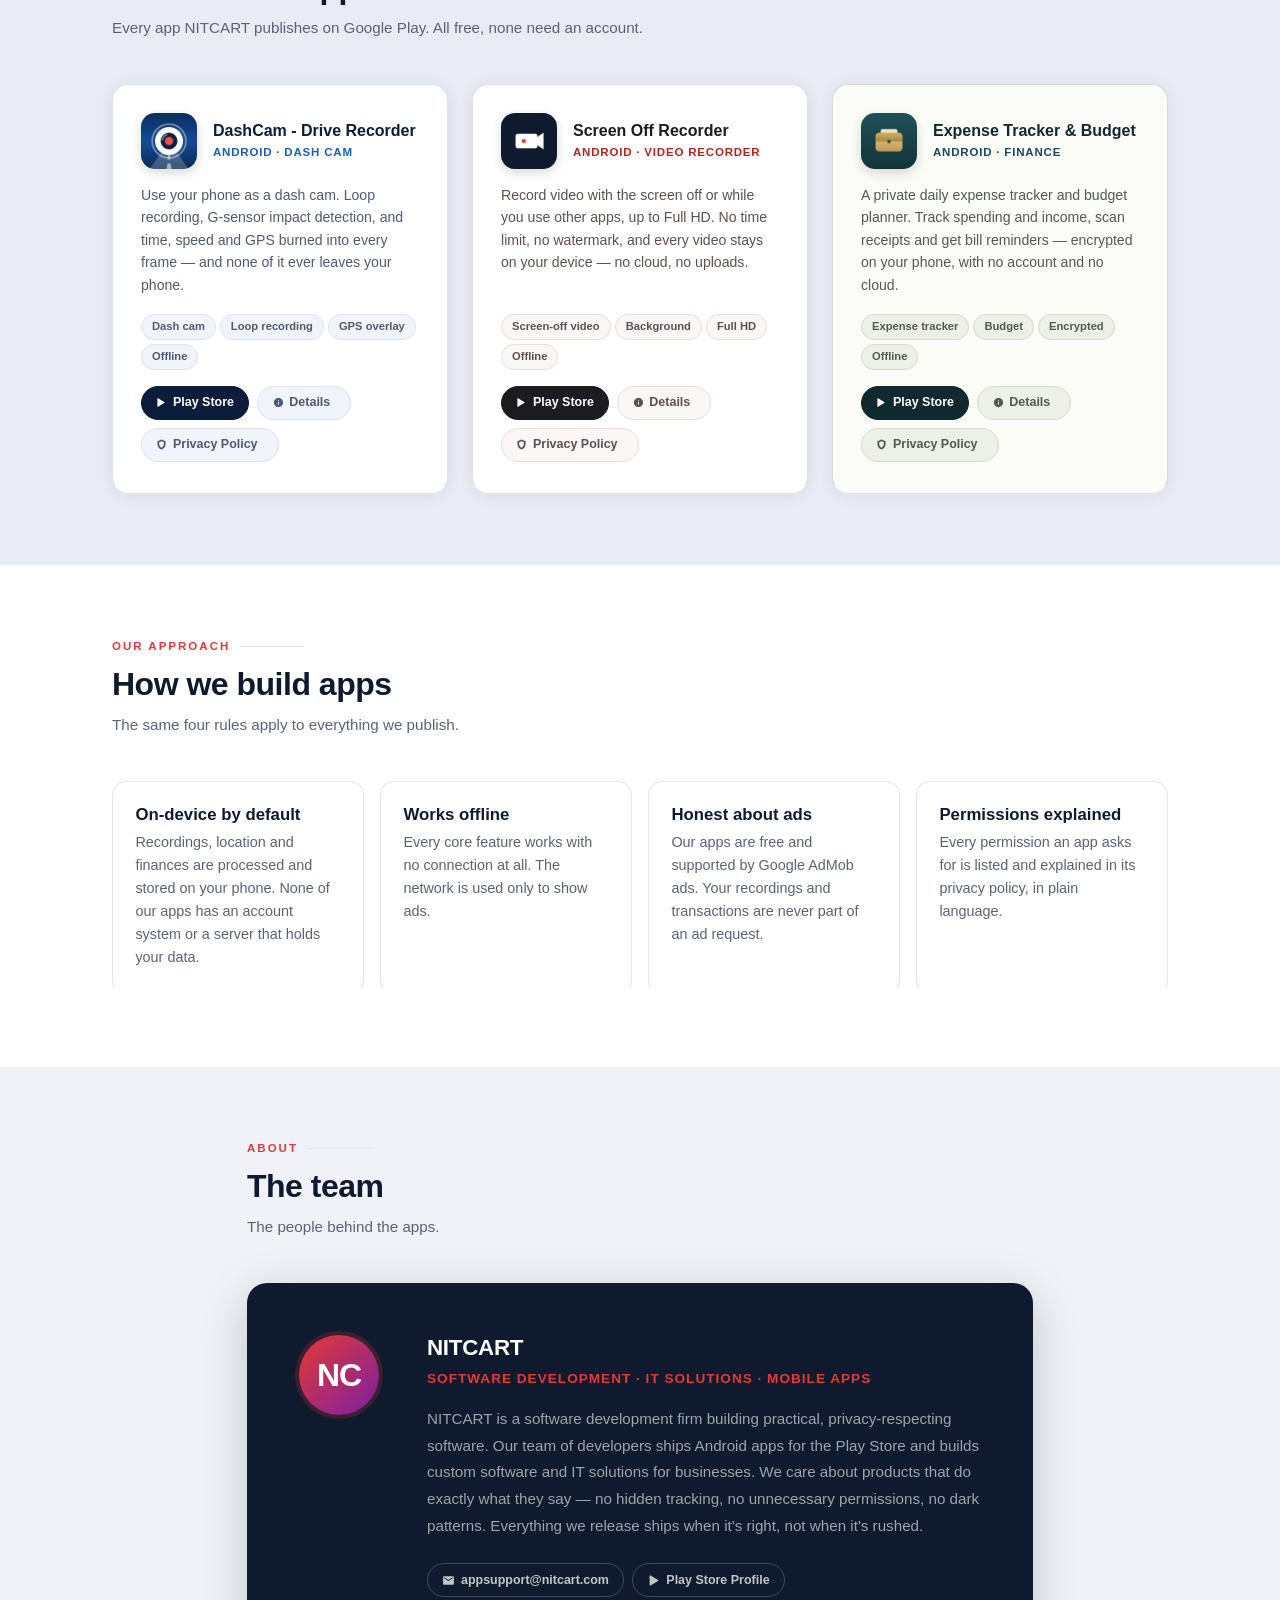
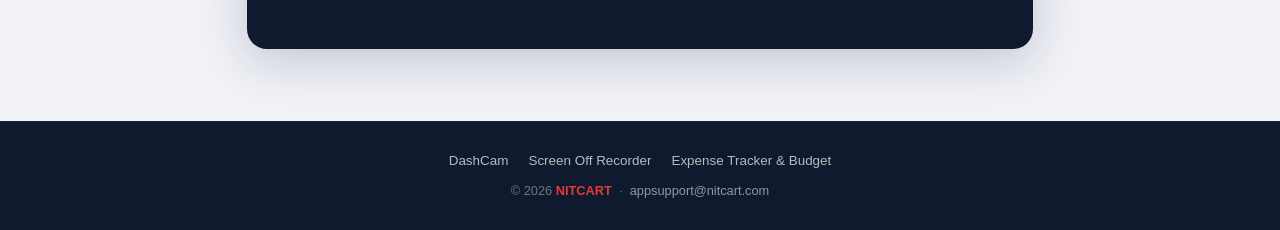
==== commit 1f2b5fb6: "feat: Add app landing pages, Bootstrap layout, per-app themes and SEO - Add landing pages for DashCa" ====
--- a/index.html
+++ b/index.html
@@ -4,861 +4,477 @@
 <head>
   <meta charset="UTF-8" />
   <meta name="viewport" content="width=device-width, initial-scale=1.0" />
-  <title>NITCART – Android Apps</title>
-  <meta name="description" content="Android apps, custom software, and IT solutions built by NITCART." />
-  <style>
-    *, *::before, *::after { box-sizing: border-box; margin: 0; padding: 0; }
-
-    :root {
-      --navy:     #0f1a2e;
-      --navy-mid: #16213e;
-      --navy-soft:#1e2d45;
-      --accent:   #e53935;
-      --accent-lo:rgba(229,57,53,0.12);
-      --white:    #ffffff;
-      --text:     #1a1a2e;
-      --text-mute:#5a6275;
-      --bg:       #f0f2f7;
-      --card:     #ffffff;
-      --border:   #e2e6ef;
-    }
-
-    html { scroll-behavior: smooth; }
-
-    body {
-      font-family: -apple-system, BlinkMacSystemFont, "Segoe UI", Roboto, Helvetica, Arial, sans-serif;
-      font-size: 16px;
-      line-height: 1.6;
-      color: var(--text);
-      background: var(--bg);
-    }
-
-    /* ── NAV ─────────────────────────────────────────── */
-    nav {
-      position: sticky;
-      top: 0;
-      z-index: 100;
-      background: rgba(15,26,46,0.96);
-      backdrop-filter: blur(8px);
-      display: flex;
-      align-items: center;
-      justify-content: space-between;
-      padding: 0 32px;
-      height: 56px;
-      border-bottom: 1px solid rgba(255,255,255,0.06);
-    }
-
-    .nav-brand {
-      font-size: 1.15rem;
-      font-weight: 800;
-      color: var(--white);
-      letter-spacing: -0.3px;
-      text-decoration: none;
-    }
-
-    .nav-brand span { color: var(--accent); }
-
-    nav ul {
-      list-style: none;
-      display: flex;
-      gap: 28px;
-    }
-
-    nav ul a {
-      color: rgba(255,255,255,0.65);
-      text-decoration: none;
-      font-size: 0.88rem;
-      font-weight: 500;
-      transition: color 0.2s;
-    }
-
-    nav ul a:hover { color: var(--white); }
-
-    /* ── HERO ────────────────────────────────────────── */
-    .hero {
-      background: var(--navy);
-      color: var(--white);
-      padding: 96px 24px 88px;
-      text-align: center;
-      position: relative;
-      overflow: hidden;
-    }
-
-    .hero::before {
-      content: "";
-      position: absolute;
-      inset: 0;
-      background:
-        radial-gradient(ellipse 70% 60% at 50% -10%, rgba(229,57,53,0.2) 0%, transparent 65%),
-        radial-gradient(ellipse 50% 40% at 80% 100%, rgba(229,57,53,0.08) 0%, transparent 60%);
-      pointer-events: none;
-    }
-
-    .hero-badge {
-      display: inline-block;
-      background: var(--accent-lo);
-      border: 1px solid rgba(229,57,53,0.3);
-      color: #ef9a9a;
-      font-size: 0.75rem;
-      font-weight: 700;
-      letter-spacing: 1.5px;
-      text-transform: uppercase;
-      padding: 5px 14px;
-      border-radius: 100px;
-      margin-bottom: 28px;
-    }
-
-    .hero h1 {
-      font-size: clamp(2.2rem, 5vw, 3.4rem);
-      font-weight: 900;
-      letter-spacing: -1.5px;
-      line-height: 1.1;
-      margin-bottom: 18px;
-    }
-
-    .hero h1 span { color: var(--accent); }
-
-    .hero p {
-      font-size: 1.1rem;
-      color: rgba(255,255,255,0.6);
-      max-width: 520px;
-      margin: 0 auto 36px;
-    }
-
-    .hero-cta {
-      display: inline-flex;
-      align-items: center;
-      gap: 8px;
-      background: var(--accent);
-      color: var(--white);
-      text-decoration: none;
-      font-size: 0.92rem;
-      font-weight: 700;
-      padding: 12px 26px;
-      border-radius: 100px;
-      transition: opacity 0.2s, transform 0.2s;
-      letter-spacing: 0.2px;
-    }
-
-    .hero-cta:hover { opacity: 0.88; transform: translateY(-1px); }
-
-    .hero-cta-ghost {
-      display: inline-flex;
-      align-items: center;
-      gap: 8px;
-      background: transparent;
-      color: rgba(255,255,255,0.7);
-      text-decoration: none;
-      font-size: 0.92rem;
-      font-weight: 600;
-      padding: 12px 26px;
-      border-radius: 100px;
-      border: 1px solid rgba(255,255,255,0.18);
-      margin-left: 12px;
-      transition: background 0.2s, color 0.2s;
-    }
-
-    .hero-cta-ghost:hover { background: rgba(255,255,255,0.07); color: var(--white); }
-
-    .accent-bar {
-      height: 4px;
-      background: linear-gradient(90deg, var(--navy-mid) 0%, var(--accent) 50%, var(--navy-mid) 100%);
-    }
-
-    /* ── STATS STRIP ─────────────────────────────────── */
-    .stats {
-      background: var(--navy-mid);
-      display: flex;
-      justify-content: center;
-      gap: 0;
-      flex-wrap: wrap;
-    }
-
-    .stat {
-      padding: 22px 48px;
-      text-align: center;
-      border-right: 1px solid rgba(255,255,255,0.06);
-    }
-
-    .stat:last-child { border-right: none; }
-
-    .stat-value {
-      font-size: 1.6rem;
-      font-weight: 900;
-      color: var(--white);
-      letter-spacing: -0.5px;
-    }
-
-    .stat-label {
-      font-size: 0.75rem;
-      color: rgba(255,255,255,0.4);
-      text-transform: uppercase;
-      letter-spacing: 1px;
-      margin-top: 2px;
-    }
-
-    /* ── SECTION SHELL ───────────────────────────────── */
-    section { padding: 72px 24px; }
-
-    .section-label {
-      display: flex;
-      align-items: center;
-      gap: 10px;
-      font-size: 0.72rem;
-      font-weight: 800;
-      letter-spacing: 2px;
-      text-transform: uppercase;
-      color: var(--accent);
-      margin-bottom: 10px;
-    }
-
-    .section-label::after {
-      content: "";
-      flex: 1;
-      height: 1px;
-      background: var(--border);
-      max-width: 64px;
-    }
-
-    .section-title {
-      font-size: clamp(1.5rem, 3vw, 2rem);
-      font-weight: 900;
-      color: var(--navy);
-      letter-spacing: -0.5px;
-      margin-bottom: 8px;
-    }
-
-    .section-sub {
-      color: var(--text-mute);
-      font-size: 0.95rem;
-      margin-bottom: 48px;
-    }
-
-    /* ── FEATURED APP ────────────────────────────────── */
-    #featured { background: var(--bg); }
-
-    .featured-inner {
-      max-width: 1000px;
-      margin: 0 auto;
-    }
-
-    .featured-card {
-      background: var(--navy);
-      border-radius: 20px;
-      overflow: hidden;
-      display: grid;
-      grid-template-columns: 1fr 1fr;
-      box-shadow: 0 20px 60px rgba(15,26,46,0.22);
-      position: relative;
-    }
-
-    .featured-card::before {
-      content: "";
-      position: absolute;
-      inset: 0;
-      background: radial-gradient(ellipse 60% 80% at 0% 50%, rgba(229,57,53,0.15) 0%, transparent 60%);
-      pointer-events: none;
-    }
-
-    .featured-body {
-      padding: 52px 48px;
-      color: var(--white);
-      display: flex;
-      flex-direction: column;
-      justify-content: center;
-      position: relative;
-      z-index: 1;
-    }
-
-    .featured-tag {
-      display: inline-block;
-      background: var(--accent-lo);
-      border: 1px solid rgba(229,57,53,0.35);
-      color: #ef9a9a;
-      font-size: 0.7rem;
-      font-weight: 700;
-      letter-spacing: 1.5px;
-      text-transform: uppercase;
-      padding: 4px 12px;
-      border-radius: 100px;
-      margin-bottom: 20px;
-      width: fit-content;
-    }
-
-    .featured-app-name {
-      font-size: 1.9rem;
-      font-weight: 900;
-      letter-spacing: -0.5px;
-      margin-bottom: 14px;
-    }
-
-    .featured-desc {
-      color: rgba(255,255,255,0.65);
-      font-size: 0.97rem;
-      line-height: 1.7;
-      margin-bottom: 28px;
-    }
-
-    .pill-row {
-      display: flex;
-      flex-wrap: wrap;
-      gap: 8px;
-      margin-bottom: 32px;
-    }
-
-    .pill {
-      background: rgba(255,255,255,0.08);
-      border: 1px solid rgba(255,255,255,0.12);
-      color: rgba(255,255,255,0.7);
-      font-size: 0.75rem;
-      font-weight: 600;
-      padding: 4px 12px;
-      border-radius: 100px;
-    }
-
-    .btn-row { display: flex; gap: 12px; flex-wrap: wrap; }
-
-    .btn-primary {
-      display: inline-flex;
-      align-items: center;
-      gap: 6px;
-      background: var(--accent);
-      color: var(--white);
-      text-decoration: none;
-      font-size: 0.85rem;
-      font-weight: 700;
-      padding: 10px 20px;
-      border-radius: 100px;
-      transition: opacity 0.2s;
-    }
-
-    .btn-primary:hover { opacity: 0.85; }
-
-    .btn-ghost {
-      display: inline-flex;
-      align-items: center;
-      gap: 6px;
-      background: transparent;
-      color: rgba(255,255,255,0.6);
-      text-decoration: none;
-      font-size: 0.85rem;
-      font-weight: 600;
-      padding: 10px 20px;
-      border-radius: 100px;
-      border: 1px solid rgba(255,255,255,0.18);
-      transition: background 0.2s, color 0.2s;
-    }
-
-    .btn-ghost:hover { background: rgba(255,255,255,0.07); color: var(--white); }
-
-    .featured-visual {
-      display: flex;
-      align-items: center;
-      justify-content: center;
-      padding: 52px 40px;
-      position: relative;
-      z-index: 1;
-    }
-
-    .app-icon-wrap {
-      position: relative;
-    }
-
-    .app-icon-wrap::before {
-      content: "";
-      position: absolute;
-      inset: -20px;
-      border-radius: 50%;
-      background: radial-gradient(circle, rgba(229,57,53,0.25) 0%, transparent 70%);
-    }
-
-    .app-icon {
-      width: 140px;
-      height: 140px;
-      border-radius: 32px;
-      box-shadow:
-        0 0 0 1px rgba(255,255,255,0.1),
-        0 20px 60px rgba(0,0,0,0.5),
-        0 0 0 12px rgba(229,57,53,0.08);
-      display: block;
-      position: relative;
-    }
-
-    /* ── ALL APPS GRID ───────────────────────────────── */
-    #apps { background: #e9ecf4; }
-
-    .apps-inner {
-      max-width: 1000px;
-      margin: 0 auto;
-    }
-
-    .apps-grid {
-      display: grid;
-      grid-template-columns: repeat(auto-fill, minmax(280px, 1fr));
-      gap: 20px;
-    }
-
-    .app-card {
-      background: var(--card);
-      border-radius: 16px;
-      padding: 28px;
-      box-shadow: 0 2px 16px rgba(15,26,46,0.08);
-      border: 1px solid var(--border);
-      border-bottom: 3px solid transparent;
-      transition: transform 0.2s, box-shadow 0.2s, border-color 0.2s;
-      display: flex;
-      flex-direction: column;
-    }
-
-    .app-card:hover {
-      transform: translateY(-3px);
-      box-shadow: 0 8px 32px rgba(15,26,46,0.14);
-      border-bottom-color: var(--accent);
-    }
-
-    .app-card-header {
-      display: flex;
-      align-items: center;
-      gap: 16px;
-      margin-bottom: 14px;
-    }
-
-    .app-card-icon {
-      width: 56px;
-      height: 56px;
-      border-radius: 14px;
-      box-shadow: 0 4px 12px rgba(0,0,0,0.15);
-      flex-shrink: 0;
-    }
-
-    .app-card-meta { flex: 1; min-width: 0; }
-
-    .app-card-name {
-      font-size: 1rem;
-      font-weight: 800;
-      color: var(--navy);
-      white-space: nowrap;
-      overflow: hidden;
-      text-overflow: ellipsis;
-    }
-
-    .app-card-platform {
-      font-size: 0.72rem;
-      font-weight: 600;
-      color: var(--accent);
-      text-transform: uppercase;
-      letter-spacing: 0.8px;
-      margin-top: 2px;
-    }
-
-    .app-card-desc {
-      font-size: 0.88rem;
-      color: var(--text-mute);
-      line-height: 1.6;
-      margin-bottom: 18px;
-      flex: 1;
-    }
-
-    .app-card-tags {
-      display: flex;
-      flex-wrap: wrap;
-      gap: 6px;
-      margin-bottom: 18px;
-    }
-
-    .tag {
-      font-size: 0.7rem;
-      font-weight: 600;
-      background: var(--bg);
-      color: var(--text-mute);
-      padding: 3px 10px;
-      border-radius: 100px;
-      border: 1px solid var(--border);
-    }
-
-    .app-card-links {
-      display: flex;
-      gap: 8px;
-    }
-
-    .link-pill {
-      display: inline-flex;
-      align-items: center;
-      gap: 5px;
-      font-size: 0.78rem;
-      font-weight: 700;
-      padding: 7px 14px;
-      border-radius: 100px;
-      text-decoration: none;
-      transition: opacity 0.18s;
-    }
-
-    .link-pill:hover { opacity: 0.8; }
-
-    .link-pill-primary {
-      background: var(--navy);
-      color: var(--white);
-    }
-
-    .link-pill-secondary {
-      background: var(--bg);
-      color: var(--text-mute);
-      border: 1px solid var(--border);
-    }
-
-    /* ── ABOUT ───────────────────────────────────────── */
-    #about { background: var(--bg); }
-
-    .about-inner {
-      max-width: 760px;
-      margin: 0 auto;
-    }
-
-    .about-card {
-      background: var(--navy);
-      border-radius: 20px;
-      padding: 52px 52px;
-      color: var(--white);
-      display: grid;
-      grid-template-columns: auto 1fr;
-      gap: 40px;
-      align-items: start;
-      box-shadow: 0 12px 48px rgba(15,26,46,0.2);
-    }
-
-    .about-avatar {
-      width: 80px;
-      height: 80px;
-      border-radius: 50%;
-      background: linear-gradient(135deg, var(--accent) 0%, #7b1fa2 100%);
-      display: flex;
-      align-items: center;
-      justify-content: center;
-      font-size: 2rem;
-      font-weight: 900;
-      color: var(--white);
-      flex-shrink: 0;
-      letter-spacing: -1px;
-      box-shadow: 0 0 0 4px rgba(229,57,53,0.2);
-    }
-
-    .about-name {
-      font-size: 1.4rem;
-      font-weight: 900;
-      letter-spacing: -0.3px;
-      margin-bottom: 6px;
-    }
-
-    .about-role {
-      font-size: 0.85rem;
-      color: var(--accent);
-      font-weight: 700;
-      text-transform: uppercase;
-      letter-spacing: 1px;
-      margin-bottom: 16px;
-    }
-
-    .about-bio {
-      color: rgba(255,255,255,0.6);
-      font-size: 0.95rem;
-      line-height: 1.75;
-      margin-bottom: 24px;
-    }
-
-    .about-links { display: flex; gap: 12px; flex-wrap: wrap; }
-
-    .about-link {
-      display: inline-flex;
-      align-items: center;
-      gap: 6px;
-      font-size: 0.82rem;
-      font-weight: 600;
-      padding: 8px 16px;
-      border-radius: 100px;
-      text-decoration: none;
-      background: rgba(255,255,255,0.07);
-      border: 1px solid rgba(255,255,255,0.12);
-      color: rgba(255,255,255,0.75);
-      transition: background 0.2s, color 0.2s;
-    }
-
-    .about-link:hover { background: rgba(255,255,255,0.13); color: var(--white); }
-
-    /* ── FOOTER ──────────────────────────────────────── */
-    footer {
-      background: var(--navy);
-      color: rgba(255,255,255,0.4);
-      text-align: center;
-      font-size: 0.8rem;
-      padding: 28px 24px;
-      border-top: 1px solid rgba(255,255,255,0.06);
-    }
-
-    footer a {
-      color: rgba(255,255,255,0.55);
-      text-decoration: none;
-    }
-
-    footer a:hover { color: var(--white); }
-
-    footer .brand { color: var(--accent); font-weight: 700; }
-
-    /* ── RESPONSIVE ──────────────────────────────────── */
-    @media (max-width: 700px) {
-      nav { padding: 0 20px; }
-
-      nav ul { gap: 18px; }
-
-      .hero { padding: 64px 20px 60px; }
-
-      .featured-card {
-        grid-template-columns: 1fr;
-      }
-
-      .featured-visual { padding: 0 40px 48px; }
-
-      .featured-body { padding: 40px 32px 0; }
-
-      .about-card {
-        grid-template-columns: 1fr;
-        padding: 36px 28px;
-        gap: 24px;
-      }
-
-      .stat { padding: 18px 28px; }
-    }
-  </style>
+  <title>NITCART — Private Android Apps: Dash Cam, Screen Off Recorder &amp; Expense Tracker</title>
+  <meta name="description" content="Privacy-first Android apps by NITCART: DashCam (use your phone as a dash cam), Screen Off Recorder (record video with the screen off) and an offline Expense Tracker." />
+  <meta name="robots" content="index, follow, max-image-preview:large, max-snippet:-1, max-video-preview:-1" />
+  <link rel="canonical" href="https://apps.nitcart.com/" />
+  <meta name="theme-color" content="#0f1a2e" />
+  <link rel="icon" href="/favicon.svg" type="image/svg+xml" />
+  <link rel="icon" href="/favicon.ico" sizes="48x48" />
+  <link rel="apple-touch-icon" href="/apple-touch-icon.png" />
+
+  <meta property="og:type" content="website" />
+  <meta property="og:site_name" content="NITCART Apps" />
+  <meta property="og:locale" content="en_US" />
+  <meta property="og:title" content="NITCART — Android Apps That Do One Thing Well" />
+  <meta property="og:description" content="A dash cam, a screen-off video recorder and an offline expense tracker for Android. No accounts, and your data stays on your phone." />
+  <meta property="og:url" content="https://apps.nitcart.com/" />
+  <meta property="og:image" content="https://apps.nitcart.com/assets/og/home.png" />
+  <meta property="og:image:width" content="1200" />
+  <meta property="og:image:height" content="630" />
+  <meta property="og:image:alt" content="NITCART: Android apps that do one thing well" />
+  <meta name="twitter:card" content="summary_large_image" />
+  <meta name="twitter:title" content="NITCART — Android Apps That Do One Thing Well" />
+  <meta name="twitter:description" content="A dash cam, a screen-off video recorder and an offline expense tracker for Android. No accounts, and your data stays on your phone." />
+  <meta name="twitter:image" content="https://apps.nitcart.com/assets/og/home.png" />
+  <meta name="twitter:image:alt" content="NITCART: Android apps that do one thing well" />
+
+  <link rel="preconnect" href="https://cdn.jsdelivr.net" crossorigin />
+  <link rel="stylesheet" href="https://cdn.jsdelivr.net/npm/bootstrap@5.3.8/dist/css/bootstrap.min.css" integrity="sha384-sRIl4kxILFvY47J16cr9ZwB07vP4J8+LH7qKQnuqkuIAvNWLzeN8tE5YBujZqJLB" crossorigin="anonymous" />
+  <link rel="stylesheet" href="assets/nitcart.css" />
 </head>
 
 <body>
 
   <!-- NAV -->
-  <nav>
-    <a href="#" class="nav-brand">NIT<span>CART</span></a>
-    <ul>
-      <li><a href="#featured">Featured</a></li>
-      <li><a href="#apps">Apps</a></li>
-      <li><a href="#about">About</a></li>
-    </ul>
+  <nav class="navbar navbar-expand-md sticky-top site-nav" data-bs-theme="dark">
+    <div class="container-fluid px-3 px-lg-4">
+      <a href="/" class="navbar-brand">NIT<span>CART</span></a>
+      <button class="navbar-toggler" type="button" data-bs-toggle="collapse" data-bs-target="#nav-menu" aria-controls="nav-menu" aria-expanded="false" aria-label="Toggle navigation">
+        <span class="navbar-toggler-icon"></span>
+      </button>
+      <div class="collapse navbar-collapse" id="nav-menu">
+        <ul class="navbar-nav ms-auto">
+          <li class="nav-item"><a class="nav-link" href="#featured">Featured</a></li>
+          <li class="nav-item"><a class="nav-link" href="#apps">Apps</a></li>
+          <li class="nav-item"><a class="nav-link" href="#approach">Approach</a></li>
+          <li class="nav-item"><a class="nav-link" href="#about">About</a></li>
+        </ul>
+      </div>
+    </div>
   </nav>
+
+  <main>
 
   <!-- HERO -->
   <section class="hero">
-    <div class="hero-badge">Software &amp; IT Solutions</div>
-    <h1>Apps that do<br /><span>one thing well.</span></h1>
-    <p>Focused Android apps built for real-world use — fast, private, and no bloat.</p>
-    <a href="#featured" class="hero-cta">
-      <svg width="14" height="14" viewBox="0 0 24 24" fill="currentColor"><path d="M12 2C6.48 2 2 6.48 2 12s4.48 10 10 10 10-4.48 10-10S17.52 2 12 2zm-1 14H9V8h2v8zm4 0h-2V8h2v8z"/></svg>
-      See Apps
-    </a>
-    <a href="#about" class="hero-cta-ghost">About Us</a>
+    <div class="container">
+      <div class="hero-badge">Software &amp; IT Solutions</div>
+      <h1 class="hero-title">Android apps that do<br /><span>one thing well.</span></h1>
+      <p class="hero-lead">
+        NITCART builds focused Android apps — a dash cam, a screen-off video recorder and an
+        offline expense tracker — that keep your data on your phone. No accounts, no cloud
+        uploads, no bloat.
+      </p>
+      <div class="d-grid gap-2 d-sm-flex justify-content-sm-center">
+        <a href="#apps" class="btn btn-accent btn-cta rounded-pill">
+          <svg width="14" height="14" viewBox="0 0 24 24" fill="currentColor" aria-hidden="true"><path d="M12 2C6.48 2 2 6.48 2 12s4.48 10 10 10 10-4.48 10-10S17.52 2 12 2zm-1 14H9V8h2v8zm4 0h-2V8h2v8z"/></svg>
+          See Apps
+        </a>
+        <a href="#about" class="btn btn-ghost btn-cta rounded-pill">About Us</a>
+      </div>
+    </div>
   </section>
 
   <div class="accent-bar"></div>
 
   <!-- STATS -->
   <div class="stats">
-    <div class="stat">
-      <div class="stat-value">3+</div>
-      <div class="stat-label">Apps</div>
-    </div>
-    <div class="stat">
-      <div class="stat-value">Android</div>
-      <div class="stat-label">Platform</div>
-    </div>
-    <div class="stat">
-      <div class="stat-value">0</div>
-      <div class="stat-label">Data Sold</div>
+    <div class="container">
+      <div class="row g-0 justify-content-center">
+        <div class="col-4 col-md-auto stat">
+          <div class="stat-value">3+</div>
+          <div class="stat-label">Apps</div>
+        </div>
+        <div class="col-4 col-md-auto stat">
+          <div class="stat-value">Android</div>
+          <div class="stat-label">Platform</div>
+        </div>
+        <div class="col-4 col-md-auto stat">
+          <div class="stat-value">0</div>
+          <div class="stat-label">Data Sold</div>
+        </div>
+      </div>
     </div>
   </div>
 
   <!-- FEATURED -->
-  <section id="featured">
-    <div class="featured-inner">
+  <section id="featured" class="section">
+    <div class="container">
       <div class="section-label">Featured App</div>
-      <h2 class="section-title">Handpicked pick</h2>
-      <p class="section-sub">The current spotlight — updated as new apps launch.</p>
-
-      <div class="featured-card">
-        <div class="featured-body">
-          <div class="featured-tag">Driving &amp; Safety</div>
-          <div class="featured-app-name">DashCam - Drive Recorder</div>
-          <p class="featured-desc">
-            Turns your phone into a dash cam. It loop-records your drive and keeps the clip that
-            matters, with time, speed and location burned into every frame. The app doesn't even
-            hold the internet permission — your footage is incapable of leaving the device.
-          </p>
-          <div class="pill-row">
-            <span class="pill">Android</span>
-            <span class="pill">Offline-first</span>
-            <span class="pill">No internet permission</span>
-            <span class="pill">Privacy-first</span>
-          </div>
-          <div class="btn-row">
-            <a href="https://play.google.com/store/apps/details?id=com.nitcart.dashcam" target="_blank" rel="noopener" class="btn-primary">
-              <svg width="14" height="14" viewBox="0 0 24 24" fill="currentColor"><path d="M3 20.5v-17c0-.83.94-1.3 1.6-.8l14 8.5c.6.37.6 1.23 0 1.6l-14 8.5c-.66.5-1.6.03-1.6-.8z"/></svg>
-              Play Store
+      <h2 class="section-title">Use your phone as a dash cam</h2>
+      <p class="section-sub">Our current spotlight — updated as new apps launch.</p>
+
+      <div class="featured-card theme-dashcam">
+        <div class="row g-0 align-items-center">
+          <div class="col-md-6">
+            <div class="featured-body">
+              <div class="featured-tag">Driving &amp; Safety</div>
+              <h3 class="featured-app-name">DashCam - Drive Recorder</h3>
+              <p class="featured-desc">
+                Turns your Android phone into a dash cam. It loop-records your drive, detects
+                impacts and keeps the clip that matters, with time, speed and GPS location burned
+                into every frame. Your footage never leaves the device — no account, no cloud, and
+                nothing uploaded anywhere.
+              </p>
+              <div class="d-flex flex-wrap gap-2 mb-4">
+                <span class="pill">Android 7.0+</span>
+                <span class="pill">Works offline</span>
+                <span class="pill">No cloud uploads</span>
+                <span class="pill">Free</span>
+              </div>
+              <div class="d-flex flex-wrap gap-2">
+                <a href="https://play.google.com/store/apps/details?id=com.nitcart.dashcam" target="_blank" rel="noopener" class="btn btn-accent btn-sm rounded-pill px-3">
+                  <svg width="14" height="14" viewBox="0 0 24 24" fill="currentColor" aria-hidden="true"><path d="M3 20.5v-17c0-.83.94-1.3 1.6-.8l14 8.5c.6.37.6 1.23 0 1.6l-14 8.5c-.66.5-1.6.03-1.6-.8z"/></svg>
+                  Play Store
+                </a>
+                <a href="dashcam/" class="btn btn-ghost btn-sm rounded-pill px-3">
+                  <svg width="14" height="14" viewBox="0 0 24 24" fill="currentColor" aria-hidden="true"><path d="M12 2C6.48 2 2 6.48 2 12s4.48 10 10 10 10-4.48 10-10S17.52 2 12 2zm1 15h-2v-6h2v6zm0-8h-2V7h2v2z"/></svg>
+                  How It Works
+                </a>
+                <a href="dashcam/privacy-policy.html" class="btn btn-ghost btn-sm rounded-pill px-3">
+                  <svg width="14" height="14" viewBox="0 0 24 24" fill="currentColor" aria-hidden="true"><path d="M12 1L3 5v6c0 5.55 3.84 10.74 9 12 5.16-1.26 9-6.45 9-12V5l-9-4zm0 4l5 2.18V11c0 3.46-2.38 6.7-5 7.93C9.38 17.7 7 14.46 7 11V7.18L12 5z"/></svg>
+                  Privacy Policy
+                </a>
+              </div>
+            </div>
+          </div>
+          <div class="col-md-6">
+            <div class="featured-visual">
+              <div class="app-icon-wrap">
+                <img class="app-icon" src="dashcam/playstore/icon-512.png" width="140" height="140" alt="DashCam - Drive Recorder app icon" />
+              </div>
+            </div>
+          </div>
+        </div>
+      </div>
+    </div>
+  </section>
+
+  <!-- ALL APPS -->
+  <section id="apps" class="section bg-shelf">
+    <div class="container">
+      <div class="section-label">All Apps</div>
+      <h2 class="section-title">Our Android apps</h2>
+      <p class="section-sub">Every app NITCART publishes on Google Play. All free, none need an account.</p>
+
+      <div class="row row-cols-1 row-cols-md-2 row-cols-lg-3 g-4">
+
+        <!-- DashCam -->
+        <div class="col">
+          <article class="app-card h-100 theme-dashcam">
+            <a class="app-card-header" href="dashcam/">
+              <img class="app-card-icon" src="dashcam/playstore/icon-512.png" width="56" height="56" loading="lazy" alt="DashCam icon" />
+              <div>
+                <h3 class="app-card-name mb-0">DashCam - Drive Recorder</h3>
+                <div class="app-card-platform">Android · Dash cam</div>
+              </div>
             </a>
-            <a href="dashcam/privacy-policy.html" class="btn-ghost">
-              <svg width="14" height="14" viewBox="0 0 24 24" fill="currentColor"><path d="M12 1L3 5v6c0 5.55 3.84 10.74 9 12 5.16-1.26 9-6.45 9-12V5l-9-4zm0 4l5 2.18V11c0 3.46-2.38 6.7-5 7.93C9.38 17.7 7 14.46 7 11V7.18L12 5z"/></svg>
-              Privacy Policy
+            <p class="app-card-desc">
+              Use your phone as a dash cam. Loop recording, G-sensor impact detection, and time,
+              speed and GPS burned into every frame — and none of it ever leaves your phone.
+            </p>
+            <div class="d-flex flex-wrap gap-1 mb-3">
+              <span class="tag">Dash cam</span>
+              <span class="tag">Loop recording</span>
+              <span class="tag">GPS overlay</span>
+              <span class="tag">Offline</span>
+            </div>
+            <div class="d-flex flex-wrap gap-2">
+              <a href="https://play.google.com/store/apps/details?id=com.nitcart.dashcam" target="_blank" rel="noopener" class="btn btn-navy btn-chip rounded-pill">
+                <svg width="11" height="11" viewBox="0 0 24 24" fill="currentColor" aria-hidden="true"><path d="M3 20.5v-17c0-.83.94-1.3 1.6-.8l14 8.5c.6.37.6 1.23 0 1.6l-14 8.5c-.66.5-1.6.03-1.6-.8z"/></svg>
+                Play Store
+              </a>
+              <a href="dashcam/" class="btn btn-soft btn-chip rounded-pill">
+                <svg width="11" height="11" viewBox="0 0 24 24" fill="currentColor" aria-hidden="true"><path d="M12 2C6.48 2 2 6.48 2 12s4.48 10 10 10 10-4.48 10-10S17.52 2 12 2zm1 15h-2v-6h2v6zm0-8h-2V7h2v2z"/></svg>
+                Details<span class="visually-hidden"> about DashCam</span>
+              </a>
+              <a href="dashcam/privacy-policy.html" class="btn btn-soft btn-chip rounded-pill">
+                <svg width="11" height="11" viewBox="0 0 24 24" fill="currentColor" aria-hidden="true"><path d="M12 1L3 5v6c0 5.55 3.84 10.74 9 12 5.16-1.26 9-6.45 9-12V5l-9-4zm0 4l5 2.18V11c0 3.46-2.38 6.7-5 7.93C9.38 17.7 7 14.46 7 11V7.18L12 5z"/></svg>
+                Privacy Policy<span class="visually-hidden"> for DashCam</span>
+              </a>
+            </div>
+          </article>
+        </div>
+
+        <!-- Screen Off Recorder -->
+        <div class="col">
+          <article class="app-card h-100 theme-screen-off-recorder">
+            <a class="app-card-header" href="screen-off-recorder/">
+              <img class="app-card-icon" src="screen-off-recorder/playstore/icon-512.png" width="56" height="56" loading="lazy" alt="Screen Off Recorder icon" />
+              <div>
+                <h3 class="app-card-name mb-0">Screen Off Recorder</h3>
+                <div class="app-card-platform">Android · Video recorder</div>
+              </div>
             </a>
-          </div>
-        </div>
-        <div class="featured-visual">
-          <div class="app-icon-wrap">
-            <img class="app-icon" src="dashcam/playstore/icon-512.png" alt="DashCam - Drive Recorder icon" />
-          </div>
-        </div>
+            <p class="app-card-desc">
+              Record video with the screen off or while you use other apps, up to Full HD. No time
+              limit, no watermark, and every video stays on your device — no cloud, no uploads.
+            </p>
+            <div class="d-flex flex-wrap gap-1 mb-3">
+              <span class="tag">Screen-off video</span>
+              <span class="tag">Background</span>
+              <span class="tag">Full HD</span>
+              <span class="tag">Offline</span>
+            </div>
+            <div class="d-flex flex-wrap gap-2">
+              <a href="https://play.google.com/store/apps/details?id=com.nitcart.screenoffrecorder" target="_blank" rel="noopener" class="btn btn-navy btn-chip rounded-pill">
+                <svg width="11" height="11" viewBox="0 0 24 24" fill="currentColor" aria-hidden="true"><path d="M3 20.5v-17c0-.83.94-1.3 1.6-.8l14 8.5c.6.37.6 1.23 0 1.6l-14 8.5c-.66.5-1.6.03-1.6-.8z"/></svg>
+                Play Store
+              </a>
+              <a href="screen-off-recorder/" class="btn btn-soft btn-chip rounded-pill">
+                <svg width="11" height="11" viewBox="0 0 24 24" fill="currentColor" aria-hidden="true"><path d="M12 2C6.48 2 2 6.48 2 12s4.48 10 10 10 10-4.48 10-10S17.52 2 12 2zm1 15h-2v-6h2v6zm0-8h-2V7h2v2z"/></svg>
+                Details<span class="visually-hidden"> about Screen Off Recorder</span>
+              </a>
+              <a href="screen-off-recorder/privacy-policy.html" class="btn btn-soft btn-chip rounded-pill">
+                <svg width="11" height="11" viewBox="0 0 24 24" fill="currentColor" aria-hidden="true"><path d="M12 1L3 5v6c0 5.55 3.84 10.74 9 12 5.16-1.26 9-6.45 9-12V5l-9-4zm0 4l5 2.18V11c0 3.46-2.38 6.7-5 7.93C9.38 17.7 7 14.46 7 11V7.18L12 5z"/></svg>
+                Privacy Policy<span class="visually-hidden"> for Screen Off Recorder</span>
+              </a>
+            </div>
+          </article>
+        </div>
+
+        <!-- Expense Tracker -->
+        <div class="col">
+          <article class="app-card h-100 theme-expense-tracker">
+            <a class="app-card-header" href="expense-tracker/">
+              <img class="app-card-icon" src="expense-tracker/playstore/icon-512.png" width="56" height="56" loading="lazy" alt="Expense Tracker &amp; Budget icon" />
+              <div>
+                <h3 class="app-card-name mb-0">Expense Tracker &amp; Budget</h3>
+                <div class="app-card-platform">Android · Finance</div>
+              </div>
+            </a>
+            <p class="app-card-desc">
+              A private daily expense tracker and budget planner. Track spending and income, scan
+              receipts and get bill reminders — encrypted on your phone, with no account and no cloud.
+            </p>
+            <div class="d-flex flex-wrap gap-1 mb-3">
+              <span class="tag">Expense tracker</span>
+              <span class="tag">Budget</span>
+              <span class="tag">Encrypted</span>
+              <span class="tag">Offline</span>
+            </div>
+            <div class="d-flex flex-wrap gap-2">
+              <a href="https://play.google.com/store/apps/details?id=com.nitcart.expensetracker" target="_blank" rel="noopener" class="btn btn-navy btn-chip rounded-pill">
+                <svg width="11" height="11" viewBox="0 0 24 24" fill="currentColor" aria-hidden="true"><path d="M3 20.5v-17c0-.83.94-1.3 1.6-.8l14 8.5c.6.37.6 1.23 0 1.6l-14 8.5c-.66.5-1.6.03-1.6-.8z"/></svg>
+                Play Store
+              </a>
+              <a href="expense-tracker/" class="btn btn-soft btn-chip rounded-pill">
+                <svg width="11" height="11" viewBox="0 0 24 24" fill="currentColor" aria-hidden="true"><path d="M12 2C6.48 2 2 6.48 2 12s4.48 10 10 10 10-4.48 10-10S17.52 2 12 2zm1 15h-2v-6h2v6zm0-8h-2V7h2v2z"/></svg>
+                Details<span class="visually-hidden"> about Expense Tracker &amp; Budget</span>
+              </a>
+              <a href="expense-tracker/privacy-policy.html" class="btn btn-soft btn-chip rounded-pill">
+                <svg width="11" height="11" viewBox="0 0 24 24" fill="currentColor" aria-hidden="true"><path d="M12 1L3 5v6c0 5.55 3.84 10.74 9 12 5.16-1.26 9-6.45 9-12V5l-9-4zm0 4l5 2.18V11c0 3.46-2.38 6.7-5 7.93C9.38 17.7 7 14.46 7 11V7.18L12 5z"/></svg>
+                Privacy Policy<span class="visually-hidden"> for Expense Tracker &amp; Budget</span>
+              </a>
+            </div>
+          </article>
+        </div>
+
       </div>
     </div>
   </section>
 
-  <!-- ALL APPS -->
-  <section id="apps">
-    <div class="apps-inner">
-      <div class="section-label">All Apps</div>
-      <h2 class="section-title">Everything on the shelf</h2>
-      <p class="section-sub">Every app published under the nitcart banner.</p>
-
-      <div class="apps-grid">
-
-        <!-- DashCam -->
-        <div class="app-card">
-          <div class="app-card-header">
-            <img class="app-card-icon" src="dashcam/playstore/icon-512.png" alt="DashCam icon" />
-            <div class="app-card-meta">
-              <div class="app-card-name">DashCam - Drive Recorder</div>
-              <div class="app-card-platform">Android</div>
-            </div>
-          </div>
-          <p class="app-card-desc">
-            Loop-records your drive and keeps the clip that matters. Time, speed and place are
-            burned into every frame — and none of it ever leaves your phone.
-          </p>
-          <div class="app-card-tags">
-            <span class="tag">Dash cam</span>
-            <span class="tag">Driving</span>
-            <span class="tag">Video</span>
-            <span class="tag">Privacy</span>
-          </div>
-          <div class="app-card-links">
-            <a href="https://play.google.com/store/apps/details?id=com.nitcart.dashcam" target="_blank" rel="noopener" class="link-pill link-pill-primary">
-              <svg width="11" height="11" viewBox="0 0 24 24" fill="currentColor"><path d="M3 20.5v-17c0-.83.94-1.3 1.6-.8l14 8.5c.6.37.6 1.23 0 1.6l-14 8.5c-.66.5-1.6.03-1.6-.8z"/></svg>
-              Play Store
-            </a>
-            <a href="dashcam/privacy-policy.html" class="link-pill link-pill-secondary">
-              <svg width="11" height="11" viewBox="0 0 24 24" fill="currentColor"><path d="M12 1L3 5v6c0 5.55 3.84 10.74 9 12 5.16-1.26 9-6.45 9-12V5l-9-4zm0 4l5 2.18V11c0 3.46-2.38 6.7-5 7.93C9.38 17.7 7 14.46 7 11V7.18L12 5z"/></svg>
-              Privacy Policy
-            </a>
-          </div>
-        </div>
-
-        <!-- Screen Off Recorder -->
-        <div class="app-card">
-          <div class="app-card-header">
-            <img class="app-card-icon" src="screen-off-recorder/playstore/icon-512.png" alt="Screen Off Recorder icon" />
-            <div class="app-card-meta">
-              <div class="app-card-name">Screen Off Recorder</div>
-              <div class="app-card-platform">Android</div>
-            </div>
-          </div>
-          <p class="app-card-desc">
-            Record video and audio while the screen is off or the app is in the background.
-            All footage stays on your device — no cloud, no uploads.
-          </p>
-          <div class="app-card-tags">
-            <span class="tag">Video</span>
-            <span class="tag">Screen-off</span>
-            <span class="tag">Background</span>
-            <span class="tag">Privacy</span>
-          </div>
-          <div class="app-card-links">
-            <a href="https://play.google.com/store/apps/details?id=com.nitcart.screenoffrecorder" target="_blank" rel="noopener" class="link-pill link-pill-primary">
-              <svg width="11" height="11" viewBox="0 0 24 24" fill="currentColor"><path d="M3 20.5v-17c0-.83.94-1.3 1.6-.8l14 8.5c.6.37.6 1.23 0 1.6l-14 8.5c-.66.5-1.6.03-1.6-.8z"/></svg>
-              Play Store
-            </a>
-            <a href="screen-off-recorder/privacy-policy.html" class="link-pill link-pill-secondary">
-              <svg width="11" height="11" viewBox="0 0 24 24" fill="currentColor"><path d="M12 1L3 5v6c0 5.55 3.84 10.74 9 12 5.16-1.26 9-6.45 9-12V5l-9-4zm0 4l5 2.18V11c0 3.46-2.38 6.7-5 7.93C9.38 17.7 7 14.46 7 11V7.18L12 5z"/></svg>
-              Privacy Policy
-            </a>
-          </div>
-        </div>
-
-        <!-- Expense Tracker -->
-        <div class="app-card">
-          <div class="app-card-header">
-            <img class="app-card-icon" src="expense-tracker/playstore/icon-512.png" alt="Budget & Expense Tracker icon" />
-            <div class="app-card-meta">
-              <div class="app-card-name">Budget & Expense Tracker</div>
-              <div class="app-card-platform">Android</div>
-            </div>
-          </div>
-          <p class="app-card-desc">
-            Track your daily expenses with simplicity and clarity. Organize spending by category
-            and visualize your spending patterns — all data stored locally on your device.
-          </p>
-          <div class="app-card-tags">
-            <span class="tag">Finance</span>
-            <span class="tag">Tracking</span>
-            <span class="tag">Budget</span>
-            <span class="tag">Privacy</span>
-          </div>
-          <div class="app-card-links">
-            <a href="https://play.google.com/store/apps/details?id=com.nitcart.expensetracker" target="_blank" rel="noopener" class="link-pill link-pill-primary">
-              <svg width="11" height="11" viewBox="0 0 24 24" fill="currentColor"><path d="M3 20.5v-17c0-.83.94-1.3 1.6-.8l14 8.5c.6.37.6 1.23 0 1.6l-14 8.5c-.66.5-1.6.03-1.6-.8z"/></svg>
-              Play Store
-            </a>
-            <a href="expense-tracker/privacy-policy.html" class="link-pill link-pill-secondary">
-              <svg width="11" height="11" viewBox="0 0 24 24" fill="currentColor"><path d="M12 1L3 5v6c0 5.55 3.84 10.74 9 12 5.16-1.26 9-6.45 9-12V5l-9-4zm0 4l5 2.18V11c0 3.46-2.38 6.7-5 7.93C9.38 17.7 7 14.46 7 11V7.18L12 5z"/></svg>
-              Privacy Policy
-            </a>
-          </div>
-        </div>
-
+  <!-- APPROACH -->
+  <section id="approach" class="section bg-white">
+    <div class="container">
+      <div class="section-label">Our Approach</div>
+      <h2 class="section-title">How we build apps</h2>
+      <p class="section-sub">The same four rules apply to everything we publish.</p>
+
+      <div class="row row-cols-1 row-cols-sm-2 row-cols-lg-4 g-3">
+        <div class="col">
+          <div class="feature h-100">
+            <h3>On-device by default</h3>
+            <p>Recordings, location and finances are processed and stored on your phone. None of our apps has an account system or a server that holds your data.</p>
+          </div>
+        </div>
+        <div class="col">
+          <div class="feature h-100">
+            <h3>Works offline</h3>
+            <p>Every core feature works with no connection at all. The network is used only to show ads.</p>
+          </div>
+        </div>
+        <div class="col">
+          <div class="feature h-100">
+            <h3>Honest about ads</h3>
+            <p>Our apps are free and supported by Google AdMob ads. Your recordings and transactions are never part of an ad request.</p>
+          </div>
+        </div>
+        <div class="col">
+          <div class="feature h-100">
+            <h3>Permissions explained</h3>
+            <p>Every permission an app asks for is listed and explained in its privacy policy, in plain language.</p>
+          </div>
+        </div>
       </div>
     </div>
   </section>
 
   <!-- ABOUT -->
-  <section id="about">
-    <div class="about-inner">
-      <div class="section-label">About</div>
-      <h2 class="section-title">The team</h2>
-      <p class="section-sub">The people behind the apps.</p>
-
-      <div class="about-card">
-        <div class="about-avatar">NC</div>
-        <div>
-          <div class="about-name">NITCART</div>
-          <div class="about-role">Software Development · IT Solutions · Mobile Apps</div>
-          <p class="about-bio">
-            NITCART is a software development firm building practical, privacy-respecting
-            software. Our team of developers ships Android apps for the Play Store and builds
-            custom software and IT solutions for businesses. We care about products that do
-            exactly what they say — no hidden tracking, no unnecessary permissions, no dark
-            patterns. Everything we release ships when it's right, not when it's rushed.
-          </p>
-          <div class="about-links">
-            <a href="mailto:appsupport@nitcart.com" class="about-link">
-              <svg width="13" height="13" viewBox="0 0 24 24" fill="currentColor"><path d="M20 4H4c-1.1 0-2 .9-2 2v12c0 1.1.9 2 2 2h16c1.1 0 2-.9 2-2V6c0-1.1-.9-2-2-2zm0 4l-8 5-8-5V6l8 5 8-5v2z"/></svg>
-              appsupport@nitcart.com
-            </a>
-            <a href="https://play.google.com/store/apps/developer?id=NITCART" target="_blank" rel="noopener" class="about-link">
-              <svg width="13" height="13" viewBox="0 0 24 24" fill="currentColor"><path d="M3 20.5v-17c0-.83.94-1.3 1.6-.8l14 8.5c.6.37.6 1.23 0 1.6l-14 8.5c-.66.5-1.6.03-1.6-.8z"/></svg>
-              Play Store Profile
-            </a>
+  <section id="about" class="section">
+    <div class="container">
+      <div class="row justify-content-center">
+        <div class="col-lg-9">
+          <div class="section-label">About</div>
+          <h2 class="section-title">The team</h2>
+          <p class="section-sub">The people behind the apps.</p>
+
+          <div class="about-card">
+            <div class="row g-4 g-md-5">
+              <div class="col-md-auto">
+                <div class="about-avatar" aria-hidden="true">NC</div>
+              </div>
+              <div class="col-md">
+                <h3 class="about-name">NITCART</h3>
+                <div class="about-role">Software Development · IT Solutions · Mobile Apps</div>
+                <p class="about-bio">
+                  NITCART is a software development firm building practical, privacy-respecting
+                  software. Our team of developers ships Android apps for the Play Store and builds
+                  custom software and IT solutions for businesses. We care about products that do
+                  exactly what they say — no hidden tracking, no unnecessary permissions, no dark
+                  patterns. Everything we release ships when it's right, not when it's rushed.
+                </p>
+                <div class="d-flex flex-wrap gap-2">
+                  <a href="mailto:appsupport@nitcart.com" class="btn btn-ghost btn-chip rounded-pill">
+                    <svg width="13" height="13" viewBox="0 0 24 24" fill="currentColor" aria-hidden="true"><path d="M20 4H4c-1.1 0-2 .9-2 2v12c0 1.1.9 2 2 2h16c1.1 0 2-.9 2-2V6c0-1.1-.9-2-2-2zm0 4l-8 5-8-5V6l8 5 8-5v2z"/></svg>
+                    appsupport@nitcart.com
+                  </a>
+                  <a href="https://play.google.com/store/apps/developer?id=NITCART" target="_blank" rel="noopener" class="btn btn-ghost btn-chip rounded-pill">
+                    <svg width="13" height="13" viewBox="0 0 24 24" fill="currentColor" aria-hidden="true"><path d="M3 20.5v-17c0-.83.94-1.3 1.6-.8l14 8.5c.6.37.6 1.23 0 1.6l-14 8.5c-.66.5-1.6.03-1.6-.8z"/></svg>
+                    Play Store Profile
+                  </a>
+                </div>
+              </div>
+            </div>
           </div>
         </div>
       </div>
     </div>
   </section>
 
+  </main>
+
   <!-- FOOTER -->
-  <footer>
-    <p>&copy; 2026 <span class="brand">NITCART</span> &nbsp;·&nbsp; <a href="mailto:appsupport@nitcart.com">appsupport@nitcart.com</a></p>
+  <footer class="site-footer">
+    <div class="container">
+      <nav class="footer-links" aria-label="NITCART apps">
+        <a href="/dashcam/">DashCam</a>
+        <a href="/screen-off-recorder/">Screen Off Recorder</a>
+        <a href="/expense-tracker/">Expense Tracker &amp; Budget</a>
+      </nav>
+      <p>&copy; 2026 <span class="brand">NITCART</span> &nbsp;·&nbsp; <a href="mailto:appsupport@nitcart.com">appsupport@nitcart.com</a></p>
+    </div>
   </footer>
 
+  <script type="application/ld+json">
+  {
+    "@context": "https://schema.org",
+    "@graph": [
+      {
+        "@type": "Organization",
+        "@id": "https://apps.nitcart.com/#organization",
+        "name": "NITCART",
+        "url": "https://apps.nitcart.com/",
+        "logo": { "@type": "ImageObject", "url": "https://apps.nitcart.com/assets/nitcart-logo.png", "width": 512, "height": 512 },
+        "description": "NITCART is a software development firm that builds privacy-first Android apps and custom software and IT solutions for businesses.",
+        "email": "appsupport@nitcart.com",
+        "contactPoint": { "@type": "ContactPoint", "contactType": "customer support", "email": "appsupport@nitcart.com", "availableLanguage": "English" },
+        "sameAs": ["https://play.google.com/store/apps/developer?id=NITCART"]
+      },
+      {
+        "@type": "WebSite",
+        "@id": "https://apps.nitcart.com/#website",
+        "url": "https://apps.nitcart.com/",
+        "name": "NITCART Apps",
+        "description": "Privacy-first Android apps by NITCART: DashCam, Screen Off Recorder and Expense Tracker & Budget.",
+        "inLanguage": "en",
+        "publisher": { "@id": "https://apps.nitcart.com/#organization" }
+      },
+      {
+        "@type": "CollectionPage",
+        "@id": "https://apps.nitcart.com/#webpage",
+        "url": "https://apps.nitcart.com/",
+        "name": "NITCART — Private Android Apps: Dash Cam, Screen Off Recorder & Expense Tracker",
+        "description": "NITCART makes focused, privacy-first Android apps: DashCam turns your phone into a dash cam, Screen Off Recorder records video with the screen off, and Expense Tracker & Budget keeps your finances offline.",
+        "inLanguage": "en",
+        "isPartOf": { "@id": "https://apps.nitcart.com/#website" },
+        "about": { "@id": "https://apps.nitcart.com/#organization" },
+        "primaryImageOfPage": "https://apps.nitcart.com/assets/og/home.png",
+        "dateModified": "2026-09-23",
+        "mainEntity": { "@id": "https://apps.nitcart.com/#apps" }
+      },
+      {
+        "@type": "ItemList",
+        "@id": "https://apps.nitcart.com/#apps",
+        "name": "Android apps by NITCART",
+        "numberOfItems": 3,
+        "itemListElement": [
+          {
+            "@type": "ListItem",
+            "position": 1,
+            "item": {
+              "@type": "MobileApplication",
+              "@id": "https://apps.nitcart.com/dashcam/#app",
+              "name": "DashCam - Drive Recorder",
+              "url": "https://apps.nitcart.com/dashcam/",
+              "description": "Turns an Android phone into a dash cam with loop recording, impact detection and speed and GPS burned into the video.",
+              "operatingSystem": "Android 7.0 or later",
+              "applicationCategory": "UtilitiesApplication",
+              "installUrl": "https://play.google.com/store/apps/details?id=com.nitcart.dashcam",
+              "offers": { "@type": "Offer", "price": "0", "priceCurrency": "USD" },
+              "publisher": { "@id": "https://apps.nitcart.com/#organization" }
+            }
+          },
+          {
+            "@type": "ListItem",
+            "position": 2,
+            "item": {
+              "@type": "MobileApplication",
+              "@id": "https://apps.nitcart.com/screen-off-recorder/#app",
+              "name": "Screen Off Recorder",
+              "url": "https://apps.nitcart.com/screen-off-recorder/",
+              "description": "Records video on Android with the screen off or in the background, up to Full HD, with no time limit and no watermark.",
+              "operatingSystem": "Android 6.0 or later",
+              "applicationCategory": "MultimediaApplication",
+              "installUrl": "https://play.google.com/store/apps/details?id=com.nitcart.screenoffrecorder",
+              "offers": { "@type": "Offer", "price": "0", "priceCurrency": "USD" },
+              "publisher": { "@id": "https://apps.nitcart.com/#organization" }
+            }
+          },
+          {
+            "@type": "ListItem",
+            "position": 3,
+            "item": {
+              "@type": "MobileApplication",
+              "@id": "https://apps.nitcart.com/expense-tracker/#app",
+              "name": "Expense Tracker & Budget",
+              "url": "https://apps.nitcart.com/expense-tracker/",
+              "description": "A private, offline expense tracker and budget planner for Android. Data is stored encrypted on the phone with no account.",
+              "operatingSystem": "Android 8.0 or later",
+              "applicationCategory": "FinanceApplication",
+              "installUrl": "https://play.google.com/store/apps/details?id=com.nitcart.expensetracker",
+              "offers": { "@type": "Offer", "price": "0", "priceCurrency": "USD" },
+              "publisher": { "@id": "https://apps.nitcart.com/#organization" }
+            }
+          }
+        ]
+      }
+    ]
+  }
+  </script>
+
+  <script src="https://cdn.jsdelivr.net/npm/bootstrap@5.3.8/dist/js/bootstrap.bundle.min.js" integrity="sha384-FKyoEForCGlyvwx9Hj09JcYn3nv7wiPVlz7YYwJrWVcXK/BmnVDxM+D2scQbITxI" crossorigin="anonymous"></script>
+  <script>
+    // Close the collapsed mobile menu after a link is tapped.
+    document.querySelectorAll(".site-nav .nav-link").forEach(function (link) {
+      link.addEventListener("click", function () {
+        var menu = document.getElementById("nav-menu");
+        if (menu.classList.contains("show")) bootstrap.Collapse.getOrCreateInstance(menu).hide();
+      });
+    });
+  </script>
+
 </body>
 
 </html>
--- a/assets/nitcart.css
+++ b/assets/nitcart.css
@@ -0,0 +1,802 @@
+/* NITCART theme, layered on Bootstrap 5.3 (loaded from jsDelivr before this file). */
+
+:root {
+  /* Brand surfaces (dark) */
+  --navy:        #0f1a2e;
+  --navy-rgb:    15, 26, 46;
+  --navy-mid:    #16213e;
+  --navy-soft:   #1e2d45;
+
+  /* Accent on dark surfaces: headline highlights, primary buttons, glows */
+  --accent:      #e53935;
+  --accent-rgb:  229, 57, 53;
+  --accent-dk:   #c62828;
+  --accent-soft: #ef9a9a;
+  --accent-lo:   rgba(229,57,53,0.12);
+  --on-accent:   #ffffff;
+
+  /* Accent on light backgrounds: labels, links, hover borders (kept dark enough to read) */
+  --accent-text:     #e53935;
+  --accent-text-rgb: 229, 57, 53;
+  --accent-deep:     #b71c1c;
+  --link-rgb:        183, 28, 28;
+  --link-hover-rgb:  229, 57, 53;
+  --faq-icon: url("data:image/svg+xml,%3csvg xmlns='http://www.w3.org/2000/svg' viewBox='0 0 16 16' fill='none' stroke='%23e53935' stroke-linecap='round' stroke-linejoin='round' stroke-width='1.6'%3e%3cpath d='m2 5 6 6 6-6'/%3e%3c/svg%3e");
+
+  /* Light surfaces */
+  --text:        #1a1a2e;
+  --text-mute:   #5a6275;
+  --bg:          #f0f2f7;
+  --bg-shelf:    #e9ecf4;
+  --card:        #ffffff;
+  --border:      #e2e6ef;
+  --dot-idle:    #c5cbd8;
+  --code-bg:     #eef0f6;
+  --soft-hover:  #e6e9f1;
+  --soft-active: #dde1eb;
+  --soft-border: #d5dae6;
+
+  --bs-body-font-family: -apple-system, BlinkMacSystemFont, "Segoe UI", Roboto, Helvetica, Arial, sans-serif;
+  --bs-body-color: var(--text);
+  --bs-body-bg: var(--bg);
+  --bs-body-line-height: 1.6;
+  --bs-border-color: var(--border);
+  --bs-link-color-rgb: var(--link-rgb);
+  --bs-link-hover-color-rgb: var(--link-hover-rgb);
+}
+
+/* Keep anchored sections clear of the sticky navbar. */
+[id] { scroll-margin-top: 64px; }
+
+/* Content widths: Bootstrap's stepped containers, capped a little narrower at xl. */
+@media (min-width: 1200px) {
+  .container { max-width: 1080px; }
+  .container-narrow { max-width: 920px; }
+}
+
+/* ── BUTTONS ───────────────────────────────────────── */
+.btn { display: inline-flex; align-items: center; justify-content: center; gap: 0.5rem; font-weight: 700; }
+
+.btn-accent {
+  --bs-btn-color: var(--on-accent);
+  --bs-btn-bg: var(--accent);
+  --bs-btn-border-color: var(--accent);
+  --bs-btn-hover-color: var(--on-accent);
+  --bs-btn-hover-bg: var(--accent-dk);
+  --bs-btn-hover-border-color: var(--accent-dk);
+  --bs-btn-active-color: var(--on-accent);
+  --bs-btn-active-bg: var(--accent-dk);
+  --bs-btn-active-border-color: var(--accent-dk);
+  --bs-btn-focus-shadow-rgb: var(--accent-rgb);
+}
+
+.btn-ghost {
+  --bs-btn-color: rgba(255,255,255,0.75);
+  --bs-btn-bg: transparent;
+  --bs-btn-border-color: rgba(255,255,255,0.2);
+  --bs-btn-hover-color: #fff;
+  --bs-btn-hover-bg: rgba(255,255,255,0.08);
+  --bs-btn-hover-border-color: rgba(255,255,255,0.3);
+  --bs-btn-active-color: #fff;
+  --bs-btn-active-bg: rgba(255,255,255,0.12);
+  --bs-btn-active-border-color: rgba(255,255,255,0.3);
+  --bs-btn-focus-shadow-rgb: 255, 255, 255;
+  font-weight: 600;
+}
+
+.btn-navy {
+  --bs-btn-color: #fff;
+  --bs-btn-bg: var(--navy);
+  --bs-btn-border-color: var(--navy);
+  --bs-btn-hover-color: #fff;
+  --bs-btn-hover-bg: var(--navy-soft);
+  --bs-btn-hover-border-color: var(--navy-soft);
+  --bs-btn-active-color: #fff;
+  --bs-btn-active-bg: var(--navy-soft);
+  --bs-btn-active-border-color: var(--navy-soft);
+  --bs-btn-focus-shadow-rgb: var(--navy-rgb);
+}
+
+.btn-soft {
+  --bs-btn-color: var(--text-mute);
+  --bs-btn-bg: var(--bg);
+  --bs-btn-border-color: var(--border);
+  --bs-btn-hover-color: var(--navy);
+  --bs-btn-hover-bg: var(--soft-hover);
+  --bs-btn-hover-border-color: var(--soft-border);
+  --bs-btn-active-color: var(--navy);
+  --bs-btn-active-bg: var(--soft-active);
+  --bs-btn-active-border-color: var(--soft-border);
+  --bs-btn-focus-shadow-rgb: var(--navy-rgb);
+}
+
+/* Pulsing glow for the main "Get it on Google Play" buttons. */
+.btn-glow { animation: cta-glow 2.4s ease-in-out infinite; }
+.btn-glow:hover, .btn-glow:focus-visible { animation-play-state: paused; box-shadow: 0 0 0 4px rgba(var(--accent-rgb),0.25), 0 10px 40px rgba(var(--accent-rgb),0.65); }
+
+@keyframes cta-glow {
+  0%, 100% { box-shadow: 0 0 0 0 rgba(var(--accent-rgb),0.55), 0 8px 24px rgba(var(--accent-rgb),0.35); }
+  50%      { box-shadow: 0 0 0 12px rgba(var(--accent-rgb),0), 0 10px 42px rgba(var(--accent-rgb),0.7); }
+}
+
+@media (prefers-reduced-motion: reduce) {
+  .btn-glow { animation: none; box-shadow: 0 8px 30px rgba(var(--accent-rgb),0.5); }
+}
+
+/* Size presets on top of Bootstrap's .btn */
+.btn-cta  { --bs-btn-padding-y: 0.78rem; --bs-btn-padding-x: 1.7rem; --bs-btn-font-size: 0.94rem; }
+.btn-chip { --bs-btn-padding-y: 0.42rem; --bs-btn-padding-x: 0.9rem;  --bs-btn-font-size: 0.78rem; gap: 0.35rem; }
+
+/* ── NAVBAR ────────────────────────────────────────── */
+.site-nav {
+  --bs-navbar-color: rgba(255,255,255,0.65);
+  --bs-navbar-hover-color: #fff;
+  --bs-navbar-active-color: #fff;
+  --bs-navbar-brand-color: #fff;
+  --bs-navbar-brand-hover-color: #fff;
+  --bs-navbar-nav-link-padding-x: 0.9rem;
+  --bs-navbar-toggler-border-color: rgba(255,255,255,0.2);
+  --bs-navbar-toggler-focus-width: 0.15rem;
+  min-height: 56px;
+  background: rgba(var(--navy-rgb),0.96);
+  backdrop-filter: blur(8px);
+  border-bottom: 1px solid rgba(255,255,255,0.06);
+}
+
+.site-nav .navbar-brand { font-size: 1.15rem; font-weight: 800; letter-spacing: -0.3px; }
+.site-nav .navbar-brand span { color: var(--accent); }
+.site-nav .nav-link { font-size: 0.88rem; font-weight: 500; }
+.site-nav .navbar-toggler { padding: 0.3rem 0.55rem; }
+.site-nav .navbar-toggler-icon { width: 1.3em; height: 1.3em; }
+
+@media (max-width: 767.98px) {
+  .site-nav .navbar-collapse { padding: 0.35rem 0 0.6rem; }
+  .site-nav .nav-link { padding: 0.65rem 0; font-size: 0.95rem; }
+}
+
+/* ── HERO ──────────────────────────────────────────── */
+.hero {
+  position: relative;
+  overflow: hidden;
+  padding: 5.5rem 0 5rem;
+  background: var(--navy);
+  color: #fff;
+  text-align: center;
+}
+
+.hero::before {
+  content: "";
+  position: absolute;
+  inset: 0;
+  background:
+    radial-gradient(ellipse 70% 60% at 50% -10%, rgba(var(--accent-rgb),0.2) 0%, transparent 65%),
+    radial-gradient(ellipse 50% 40% at 80% 100%, rgba(var(--accent-rgb),0.08) 0%, transparent 60%);
+  pointer-events: none;
+}
+
+.hero > .container { position: relative; }
+
+.hero-badge {
+  display: inline-block;
+  margin-bottom: 1.75rem;
+  padding: 5px 14px;
+  border: 1px solid rgba(var(--accent-rgb),0.3);
+  border-radius: 100px;
+  background: var(--accent-lo);
+  color: var(--accent-soft);
+  font-size: 0.75rem;
+  font-weight: 700;
+  letter-spacing: 1.5px;
+  text-transform: uppercase;
+}
+
+.hero-icon {
+  display: block;
+  width: 96px;
+  height: 96px;
+  margin: 0 auto 1.5rem;
+  border-radius: 22px;
+  box-shadow: 0 0 0 1px rgba(255,255,255,0.1), 0 16px 44px rgba(0,0,0,0.5);
+}
+
+.hero-title {
+  margin-bottom: 1.1rem;
+  font-size: clamp(2rem, 5vw, 3.3rem);
+  font-weight: 900;
+  letter-spacing: -1.4px;
+  line-height: 1.1;
+}
+
+.hero-title span { color: var(--accent); }
+
+.hero-lead {
+  max-width: 600px;
+  margin: 0 auto 2rem;
+  color: rgba(255,255,255,0.62);
+  font-size: 1.08rem;
+}
+
+.accent-bar {
+  height: 4px;
+  background: linear-gradient(90deg, var(--navy-mid) 0%, var(--accent) 50%, var(--navy-mid) 100%);
+}
+
+/* ── SECTIONS ──────────────────────────────────────── */
+.section { padding: 4.5rem 0; }
+.bg-shelf { background: var(--bg-shelf); }
+
+.section-label {
+  display: flex;
+  align-items: center;
+  gap: 10px;
+  margin-bottom: 0.6rem;
+  color: var(--accent-text);
+  font-size: 0.72rem;
+  font-weight: 800;
+  letter-spacing: 2px;
+  text-transform: uppercase;
+}
+
+.section-label::after {
+  content: "";
+  flex: 1;
+  max-width: 64px;
+  height: 1px;
+  background: var(--border);
+}
+
+.section-title {
+  margin-bottom: 0.6rem;
+  color: var(--navy);
+  font-size: clamp(1.45rem, 3vw, 2rem);
+  font-weight: 900;
+  letter-spacing: -0.5px;
+}
+
+.section-sub  { margin-bottom: 2.75rem; color: var(--text-mute); font-size: 0.95rem; }
+.section-lead { margin-bottom: 1.75rem; color: var(--text-mute); }
+
+/* ── STATS STRIP (home) ────────────────────────────── */
+.stats { background: var(--navy-mid); }
+.stat { padding: 1.4rem 3rem; text-align: center; }
+.stat + .stat { border-left: 1px solid rgba(255,255,255,0.06); }
+.stat-value { color: #fff; font-size: 1.6rem; font-weight: 900; letter-spacing: -0.5px; }
+.stat-label { margin-top: 2px; color: rgba(255,255,255,0.4); font-size: 0.75rem; letter-spacing: 1px; text-transform: uppercase; }
+
+/* ── FEATURED CARD (home) ──────────────────────────── */
+.featured-card {
+  position: relative;
+  overflow: hidden;
+  border-radius: 20px;
+  background: var(--navy);
+  box-shadow: 0 20px 60px rgba(var(--navy-rgb),0.22);
+}
+
+.featured-card::before {
+  content: "";
+  position: absolute;
+  inset: 0;
+  background: radial-gradient(ellipse 60% 80% at 0% 50%, rgba(var(--accent-rgb),0.15) 0%, transparent 60%);
+  pointer-events: none;
+}
+
+.featured-body { position: relative; padding: 3.25rem 3rem; color: #fff; }
+
+.featured-tag {
+  display: inline-block;
+  margin-bottom: 1.25rem;
+  padding: 4px 12px;
+  border: 1px solid rgba(var(--accent-rgb),0.35);
+  border-radius: 100px;
+  background: var(--accent-lo);
+  color: var(--accent-soft);
+  font-size: 0.7rem;
+  font-weight: 700;
+  letter-spacing: 1.5px;
+  text-transform: uppercase;
+}
+
+.featured-app-name { margin-bottom: 0.9rem; font-size: 1.9rem; font-weight: 900; letter-spacing: -0.5px; }
+.featured-desc { margin-bottom: 1.75rem; color: rgba(255,255,255,0.65); font-size: 0.97rem; line-height: 1.7; }
+
+.pill {
+  padding: 4px 12px;
+  border: 1px solid rgba(255,255,255,0.12);
+  border-radius: 100px;
+  background: rgba(255,255,255,0.08);
+  color: rgba(255,255,255,0.7);
+  font-size: 0.75rem;
+  font-weight: 600;
+}
+
+.featured-visual {
+  position: relative;
+  display: flex;
+  align-items: center;
+  justify-content: center;
+  padding: 3.25rem 2.5rem;
+}
+
+.app-icon-wrap { position: relative; }
+
+.app-icon-wrap::before {
+  content: "";
+  position: absolute;
+  inset: -20px;
+  border-radius: 50%;
+  background: radial-gradient(circle, rgba(var(--accent-rgb),0.25) 0%, transparent 70%);
+}
+
+.app-icon {
+  position: relative;
+  display: block;
+  width: 140px;
+  height: 140px;
+  border-radius: 32px;
+  box-shadow: 0 0 0 1px rgba(255,255,255,0.1), 0 20px 60px rgba(0,0,0,0.5), 0 0 0 12px rgba(var(--accent-rgb),0.08);
+}
+
+/* ── APP CARDS (home) ──────────────────────────────── */
+.app-card {
+  display: flex;
+  flex-direction: column;
+  padding: 1.75rem;
+  border: 1px solid var(--border);
+  border-bottom: 3px solid transparent;
+  border-radius: 16px;
+  background: var(--card);
+  box-shadow: 0 2px 16px rgba(var(--navy-rgb),0.08);
+  transition: transform 0.2s, box-shadow 0.2s, border-color 0.2s;
+}
+
+.app-card:hover {
+  transform: translateY(-3px);
+  border-bottom-color: var(--accent-text);
+  box-shadow: 0 8px 32px rgba(var(--navy-rgb),0.14);
+}
+
+.app-card-header { display: flex; align-items: center; gap: 1rem; margin-bottom: 0.9rem; text-decoration: none; }
+.app-card-icon { flex-shrink: 0; width: 56px; height: 56px; border-radius: 14px; box-shadow: 0 4px 12px rgba(0,0,0,0.15); }
+.app-card-name { color: var(--navy); font-size: 1rem; font-weight: 800; line-height: 1.3; transition: color 0.2s; }
+.app-card-header:hover .app-card-name { color: var(--accent-text); }
+.app-card-platform { margin-top: 2px; color: var(--accent-text); font-size: 0.72rem; font-weight: 600; letter-spacing: 0.8px; text-transform: uppercase; }
+.app-card-desc { flex: 1; margin-bottom: 1.1rem; color: var(--text-mute); font-size: 0.88rem; line-height: 1.6; }
+
+.tag {
+  padding: 3px 10px;
+  border: 1px solid var(--border);
+  border-radius: 100px;
+  background: var(--bg);
+  color: var(--text-mute);
+  font-size: 0.7rem;
+  font-weight: 600;
+}
+
+/* ── ABOUT CARD (home) ─────────────────────────────── */
+.about-card {
+  padding: 3.25rem;
+  border-radius: 20px;
+  background: var(--navy);
+  color: #fff;
+  box-shadow: 0 12px 48px rgba(var(--navy-rgb),0.2);
+}
+
+.about-avatar {
+  display: flex;
+  align-items: center;
+  justify-content: center;
+  width: 80px;
+  height: 80px;
+  border-radius: 50%;
+  background: linear-gradient(135deg, var(--accent) 0%, #7b1fa2 100%);
+  box-shadow: 0 0 0 4px rgba(var(--accent-rgb),0.2);
+  color: #fff;
+  font-size: 2rem;
+  font-weight: 900;
+  letter-spacing: -1px;
+}
+
+.about-name { margin-bottom: 0.4rem; font-size: 1.4rem; font-weight: 900; letter-spacing: -0.3px; }
+.about-role { margin-bottom: 1rem; color: var(--accent); font-size: 0.85rem; font-weight: 700; letter-spacing: 1px; text-transform: uppercase; }
+.about-bio  { margin-bottom: 1.5rem; color: rgba(255,255,255,0.6); font-size: 0.95rem; line-height: 1.75; }
+
+/* ── SCREENSHOT CAROUSEL (landing pages) ───────────── */
+.shot-carousel .carousel-inner {
+  border-radius: 20px;
+  background: var(--navy);
+  box-shadow: 0 20px 60px rgba(var(--navy-rgb),0.22);
+}
+
+.shot { position: relative; min-height: 520px; }
+
+.shot::before {
+  content: "";
+  position: absolute;
+  inset: 0;
+  background: radial-gradient(ellipse 60% 80% at 25% 50%, rgba(var(--accent-rgb),0.16) 0%, transparent 60%);
+  pointer-events: none;
+}
+
+.shot-media {
+  position: relative;
+  display: flex;
+  align-items: center;
+  justify-content: center;
+  padding: 2.25rem 1.5rem 2.25rem 2.25rem;
+}
+
+.shot-media img {
+  display: block;
+  width: auto;
+  height: auto;
+  max-width: 100%;
+  max-height: 448px;
+  border-radius: 14px;
+  box-shadow: 0 0 0 1px rgba(255,255,255,0.08), 0 18px 48px rgba(0,0,0,0.45);
+}
+
+.shot-body { position: relative; padding: 2.25rem 3rem 2.25rem 0.75rem; color: #fff; }
+.shot-count { margin-bottom: 0.9rem; color: var(--accent-soft); font-size: 0.72rem; font-weight: 800; letter-spacing: 2px; }
+.shot-body h3 { margin-bottom: 0.75rem; font-size: clamp(1.2rem, 2.6vw, 1.6rem); font-weight: 900; letter-spacing: -0.4px; line-height: 1.2; }
+.shot-body p { margin: 0; color: rgba(255,255,255,0.65); font-size: 0.97rem; line-height: 1.7; }
+
+.shot-wide .shot-media { padding: 2rem 2rem 0; }
+.shot-wide .shot-media img { max-height: 340px; }
+.shot-wide .shot-body { padding: 1.4rem 2.5rem 2rem; text-align: center; }
+.shot-wide .shot-body p { max-width: 560px; margin: 0 auto; }
+
+.shot-controls { display: flex; align-items: center; justify-content: center; gap: 1rem; margin-top: 1.25rem; }
+
+.shot-btn {
+  display: flex;
+  flex-shrink: 0;
+  align-items: center;
+  justify-content: center;
+  width: 40px;
+  height: 40px;
+  border: 1px solid var(--border);
+  border-radius: 50%;
+  background: var(--card);
+  color: var(--navy);
+  transition: background 0.2s, color 0.2s, border-color 0.2s;
+}
+
+.shot-btn:hover { border-color: var(--accent-text); background: var(--accent-text); color: #fff; }
+
+/* Bootstrap's indicators, restyled as dots and moved below the slides. */
+.shot-carousel .carousel-indicators { position: static; flex-wrap: wrap; gap: 8px; margin: 0; }
+
+.shot-carousel .carousel-indicators [data-bs-target] {
+  box-sizing: border-box;
+  width: 8px;
+  height: 8px;
+  margin: 0;
+  border: 0;
+  border-radius: 100px;
+  background: var(--dot-idle);
+  opacity: 1;
+  transition: width 0.25s, background 0.25s;
+}
+
+.shot-carousel .carousel-indicators .active { width: 24px; background: var(--accent-text); }
+
+/* ── HOW IT WORKS STEPS (landing pages) ────────────── */
+ol.steps { margin: 1.5rem 0 0; padding: 0; list-style: none; counter-reset: step; }
+
+ol.steps li {
+  position: relative;
+  margin-left: 16px;
+  padding: 0 0 1.5rem 52px;
+  border-left: 2px solid var(--border);
+  counter-increment: step;
+}
+
+ol.steps li:last-child { padding-bottom: 0; border-left-color: transparent; }
+
+ol.steps li::before {
+  content: counter(step);
+  position: absolute;
+  top: -2px;
+  left: -17px;
+  display: flex;
+  align-items: center;
+  justify-content: center;
+  width: 32px;
+  height: 32px;
+  border-radius: 50%;
+  background: var(--navy);
+  color: #fff;
+  font-size: 0.85rem;
+  font-weight: 800;
+}
+
+ol.steps strong { display: block; margin-bottom: 3px; color: var(--navy); font-size: 1rem; }
+ol.steps span { color: var(--text-mute); font-size: 0.94rem; }
+
+.note {
+  margin-top: 1.5rem;
+  padding: 1rem 1.25rem;
+  border-left: 3px solid var(--accent-text);
+  border-radius: 0 10px 10px 0;
+  background: rgba(var(--accent-text-rgb),0.08);
+  font-size: 0.92rem;
+}
+
+/* ── FEATURE CARDS (landing pages) ─────────────────── */
+.feature {
+  padding: 1.4rem;
+  border: 1px solid var(--border);
+  border-bottom: 3px solid transparent;
+  border-radius: 14px;
+  background: var(--card);
+  transition: border-color 0.2s, transform 0.2s;
+}
+
+.feature:hover { transform: translateY(-2px); border-bottom-color: var(--accent-text); }
+.feature h3 { margin-bottom: 0.4rem; color: var(--navy); font-size: 1.05rem; font-weight: 800; }
+.feature p { margin: 0; color: var(--text-mute); font-size: 0.9rem; }
+
+/* ── FAQ ACCORDION (landing pages) ─────────────────── */
+.faq {
+  --bs-accordion-bg: var(--bg);
+  --bs-accordion-color: var(--text);
+  --bs-accordion-border-color: var(--border);
+  --bs-accordion-border-radius: 12px;
+  --bs-accordion-inner-border-radius: 0;
+  --bs-accordion-btn-color: var(--navy);
+  --bs-accordion-btn-bg: var(--bg);
+  --bs-accordion-btn-padding-x: 1.25rem;
+  --bs-accordion-btn-padding-y: 1rem;
+  --bs-accordion-btn-focus-box-shadow: 0 0 0 0.2rem rgba(var(--accent-text-rgb),0.25);
+  --bs-accordion-btn-icon: var(--faq-icon);
+  --bs-accordion-btn-active-icon: var(--bs-accordion-btn-icon);
+  --bs-accordion-active-color: var(--navy);
+  --bs-accordion-active-bg: var(--bg);
+  --bs-accordion-body-padding-x: 1.25rem;
+  --bs-accordion-body-padding-y: 0;
+}
+
+.faq .accordion-item { overflow: hidden; margin-bottom: 0.75rem; border-radius: 12px; }
+.faq .accordion-item:not(:first-of-type) { border-top: var(--bs-accordion-border-width) solid var(--bs-accordion-border-color); }
+.faq .accordion-item:has(.accordion-collapse.show) { border-color: rgba(var(--accent-text-rgb),0.35); }
+.faq .accordion-button { font-size: 0.97rem; font-weight: 700; }
+.faq .accordion-button:not(.collapsed) { box-shadow: none; }
+.faq .accordion-body { padding-bottom: 1.1rem; color: var(--text-mute); font-size: 0.93rem; }
+
+/* ── CLOSING CTA + FOOTER ──────────────────────────── */
+.cta-band { background: var(--navy); text-align: center; }
+.cta-band .section-title { color: #fff; }
+.cta-band p { max-width: 520px; margin: 0 auto 1.75rem; color: rgba(255,255,255,0.6); }
+
+.site-footer {
+  padding: 1.75rem 0;
+  border-top: 1px solid rgba(255,255,255,0.06);
+  background: var(--navy);
+  color: rgba(255,255,255,0.4);
+  font-size: 0.8rem;
+  text-align: center;
+}
+
+.site-footer p { margin: 0; }
+.site-footer a { color: rgba(255,255,255,0.55); text-decoration: none; }
+.site-footer a:hover { color: #fff; }
+.site-footer .brand { color: var(--accent); font-weight: 700; }
+
+/* ── AT A GLANCE FACTS (landing pages) ─────────────── */
+.facts { padding: 2.25rem 0; border-bottom: 1px solid var(--border); background: var(--card); }
+
+.facts-grid {
+  display: grid;
+  grid-template-columns: repeat(4, minmax(0, 1fr));
+  gap: 0.75rem;
+  margin: 0.9rem 0 0;
+}
+
+.fact { padding: 0.85rem 1rem; border: 1px solid var(--border); border-radius: 12px; background: var(--bg); }
+.fact dt { margin-bottom: 0.15rem; color: var(--text-mute); font-size: 0.68rem; font-weight: 700; letter-spacing: 1px; text-transform: uppercase; }
+.fact dd { margin: 0; color: var(--navy); font-size: 0.95rem; font-weight: 700; line-height: 1.35; }
+
+/* ── MORE APPS / APP LINKS ─────────────────────────── */
+.mini-app {
+  display: flex;
+  align-items: center;
+  gap: 1rem;
+  padding: 1.1rem 1.25rem;
+  border: 1px solid var(--border);
+  border-bottom: 3px solid transparent;
+  border-radius: 14px;
+  background: var(--card);
+  color: inherit;
+  text-decoration: none;
+  transition: transform 0.2s, border-color 0.2s, box-shadow 0.2s;
+}
+
+.mini-app:hover { transform: translateY(-2px); border-bottom-color: var(--accent-text); box-shadow: 0 8px 28px rgba(var(--navy-rgb),0.1); color: inherit; }
+.mini-app img { flex-shrink: 0; width: 52px; height: 52px; border-radius: 13px; box-shadow: 0 4px 12px rgba(0,0,0,0.15); }
+.mini-app h2, .mini-app h3 { margin: 0 0 0.15rem; color: var(--navy); font-size: 1rem; font-weight: 800; }
+.mini-app p { margin: 0; color: var(--text-mute); font-size: 0.86rem; line-height: 1.5; }
+
+.footer-links { display: flex; flex-wrap: wrap; justify-content: center; gap: 0.4rem 1.25rem; margin-bottom: 0.6rem; font-size: 0.84rem; }
+.footer-links a { color: rgba(255,255,255,0.7); }
+
+/* ── PRIVACY POLICY PAGES ──────────────────────────── */
+.policy-hero { padding: 3.25rem 0 2.75rem; }
+.policy-hero .hero-icon { width: 88px; height: 88px; margin-bottom: 1.25rem; }
+.policy-hero h1 { margin-bottom: 0.35rem; font-size: clamp(1.7rem, 4vw, 2.2rem); font-weight: 800; letter-spacing: -0.5px; }
+.policy-app { margin-bottom: 0.35rem; color: var(--accent); font-weight: 600; letter-spacing: 0.3px; }
+.policy-date { color: rgba(255,255,255,0.55); font-size: 0.82rem; }
+
+.policy-body { padding: 2.5rem 0 4rem; }
+@media (min-width: 992px) { .policy-body .container { max-width: 840px; } }
+
+.policy-card {
+  --bs-card-bg: var(--card);
+  --bs-card-border-color: var(--border);
+  --bs-card-border-radius: 14px;
+  --bs-card-spacer-y: 1.9rem;
+  --bs-card-spacer-x: 2.1rem;
+  margin-bottom: 1.25rem;
+  border-left: 4px solid transparent;
+  box-shadow: 0 2px 16px rgba(var(--navy-rgb),0.08);
+  line-height: 1.7;
+  transition: border-color 0.2s;
+}
+
+.policy-card:hover { border-left-color: var(--accent-text); }
+
+.policy-card h2 {
+  display: flex;
+  flex-wrap: wrap;
+  align-items: center;
+  gap: 8px;
+  margin-bottom: 0.9rem;
+  padding-bottom: 0.6rem;
+  border-bottom: 2px solid var(--border);
+  color: var(--navy);
+  font-size: 1.05rem;
+  font-weight: 700;
+}
+
+.policy-card h2::before { content: ""; flex-shrink: 0; width: 8px; height: 8px; border-radius: 50%; background: var(--accent-text); }
+.policy-card p { margin-bottom: 0.75rem; }
+.policy-card p:last-child { margin-bottom: 0; }
+.policy-card ul { margin: 0.5rem 0 0.75rem; padding-left: 1.4rem; }
+.policy-card li { margin-bottom: 0.4rem; }
+.policy-card a { text-decoration: none; }
+.policy-card a:hover { text-decoration: underline; }
+.policy-card code { padding: 1px 6px; border-radius: 4px; background: var(--code-bg); color: var(--navy); font-size: 0.82em; }
+
+/* Permission labels, built on Bootstrap's .badge */
+.perm-badge {
+  --bs-badge-padding-x: 0.6em;
+  --bs-badge-padding-y: 0.4em;
+  --bs-badge-font-size: 0.74rem;
+  --bs-badge-border-radius: 6px;
+  margin: 0 4px 4px 0;
+  background: var(--navy);
+  letter-spacing: 0.4px;
+  text-align: left;
+  white-space: normal;
+  overflow-wrap: anywhere;
+}
+
+.perm-optional { background: var(--navy-soft); opacity: 0.9; }
+
+.highlight-box {
+  margin: 0.9rem 0;
+  padding: 0.9rem 1.1rem;
+  border-left: 4px solid var(--accent-text);
+  border-radius: 8px;
+  background: rgba(var(--accent-text-rgb),0.06);
+  font-size: 0.95rem;
+}
+
+.highlight-box strong { color: var(--accent-deep); }
+
+/* ── RESPONSIVE TWEAKS (Bootstrap breakpoints) ─────── */
+@media (max-width: 991.98px) {
+  .featured-body   { padding: 2.75rem 2.25rem; }
+  .featured-visual { padding: 2.75rem 1.75rem; }
+  .app-icon { width: 120px; height: 120px; border-radius: 28px; }
+  .about-card { padding: 2.75rem 2.5rem; }
+
+  .shot { min-height: 460px; }
+  .shot-media { padding: 2rem 1rem 2rem 1.75rem; }
+  .shot-media img { max-height: 400px; }
+  .shot-body { padding: 2rem 2rem 2rem 0.5rem; }
+}
+
+@media (max-width: 767.98px) {
+  .section { padding: 3.25rem 0; }
+  .section-sub { margin-bottom: 2rem; }
+  .hero { padding: 4rem 0 3.75rem; }
+
+  .stat { padding: 1.1rem 1.75rem; }
+
+  .facts-grid { grid-template-columns: repeat(2, minmax(0, 1fr)); }
+
+  .featured-body   { padding: 2.5rem 2rem 0; }
+  .featured-visual { padding: 2.25rem 2rem 2.75rem; }
+  .about-card { padding: 2.25rem 1.75rem; }
+
+  /* Fixed image box and text height so the page doesn't jump as slides change. */
+  .shot, .shot-wide { min-height: 0; }
+  .shot-media, .shot-wide .shot-media { height: 380px; padding: 1.5rem 1.25rem 0; }
+  .shot-media img, .shot-wide .shot-media img { max-height: 100%; }
+  .shot-body, .shot-wide .shot-body { min-height: 16rem; padding: 1.1rem 1.4rem 1.6rem; text-align: left; }
+  .shot-wide .shot-body p { margin: 0; }
+}
+
+@media (max-width: 575.98px) {
+  .hero { padding: 3.5rem 0 3.25rem; }
+  .hero-badge { margin-bottom: 1.4rem; }
+  .hero-icon { width: 80px; height: 80px; border-radius: 18px; }
+  .hero-lead { font-size: 1rem; }
+
+  .stat { padding: 1rem 0.35rem; }
+  .stat-value { font-size: 1.2rem; }
+  .stat-label { font-size: 0.65rem; letter-spacing: 0.6px; }
+
+  .featured-card, .about-card { border-radius: 16px; }
+  .featured-body { padding: 2rem 1.4rem 0; }
+  .featured-app-name { font-size: 1.55rem; }
+  .app-card { padding: 1.4rem; }
+  .about-card { padding: 1.9rem 1.4rem; }
+
+  .shot-carousel .carousel-inner { border-radius: 16px; }
+  .shot-media, .shot-wide .shot-media { height: 340px; }
+  .shot-body, .shot-wide .shot-body { min-height: 17.5rem; }
+  .shot-body h3 { font-size: 1.2rem; }
+  .shot-controls { gap: 0.6rem; }
+
+  ol.steps li { margin-left: 14px; padding-left: 40px; }
+
+  .policy-hero { padding: 2.5rem 0 2.25rem; }
+  .policy-hero .hero-icon { width: 76px; height: 76px; }
+  .policy-body { padding: 1.5rem 0 3rem; }
+  .policy-card { --bs-card-spacer-y: 1.4rem; --bs-card-spacer-x: 1.25rem; border-radius: 12px; }
+  .policy-nav .nav-link { --bs-navbar-nav-link-padding-x: 0.55rem; }
+}
+
+/* ── APP THEMES ────────────────────────────────────────
+   Each palette comes from the app's own source code, so the site matches the app.
+   <html class="theme-…"> themes a whole page; the class on a card tints just that card. */
+
+.theme-dashcam {
+  --navy: #0b1d3a; --navy-rgb: 11, 29, 58; --navy-mid: #10284f; --navy-soft: #173666;
+  --accent: #f9a825; --accent-rgb: 249, 168, 37; --accent-dk: #e8951a; --accent-soft: #ffd98a;
+  --accent-lo: rgba(249, 168, 37,0.14); --on-accent: #0b1d3a;
+  --accent-text: #1a5fb4; --accent-text-rgb: 26, 95, 180; --accent-deep: #004494;
+  --link-rgb: 26, 95, 180; --link-hover-rgb: 0, 68, 148;
+  --faq-icon: url("data:image/svg+xml,%3csvg xmlns='http://www.w3.org/2000/svg' viewBox='0 0 16 16' fill='none' stroke='%231a5fb4' stroke-linecap='round' stroke-linejoin='round' stroke-width='1.6'%3e%3cpath d='m2 5 6 6 6-6'/%3e%3c/svg%3e");
+  --text: #1b1b1f; --text-mute: #4f5a6e;
+  --bg: #f1f4fa; --bg-shelf: #e4eaf5; --card: #ffffff; --border: #dce3ef;
+  --dot-idle: #b9c6dc; --code-bg: #e4eaf5;
+  --soft-hover: #e4eaf5; --soft-active: #d8e1f0; --soft-border: #cfd9ea;
+}
+
+.theme-screen-off-recorder {
+  --navy: #1c1b1f; --navy-rgb: 28, 27, 31; --navy-mid: #262328; --navy-soft: #332e33;
+  --accent: #ffb4ab; --accent-rgb: 255, 180, 171; --accent-dk: #ff9d91; --accent-soft: #ffdad6;
+  --accent-lo: rgba(255, 180, 171,0.14); --on-accent: #690005;
+  --accent-text: #b3261e; --accent-text-rgb: 179, 38, 30; --accent-deep: #93000a;
+  --link-rgb: 179, 38, 30; --link-hover-rgb: 147, 0, 10;
+  --faq-icon: url("data:image/svg+xml,%3csvg xmlns='http://www.w3.org/2000/svg' viewBox='0 0 16 16' fill='none' stroke='%23b3261e' stroke-linecap='round' stroke-linejoin='round' stroke-width='1.6'%3e%3cpath d='m2 5 6 6 6-6'/%3e%3c/svg%3e");
+  --text: #1c1b1f; --text-mute: #5f504e;
+  --bg: #fbf7f6; --bg-shelf: #f4eff0; --card: #ffffff; --border: #ebdddb;
+  --dot-idle: #d8c2bf; --code-bg: #f4eff0;
+  --soft-hover: #f4eff0; --soft-active: #eee2e0; --soft-border: #e3cfcc;
+}
+
+.theme-expense-tracker {
+  --navy: #10292e; --navy-rgb: 16, 41, 46; --navy-mid: #15353a; --navy-soft: #1c4a52;
+  --accent: #d4b672; --accent-rgb: 212, 182, 114; --accent-dk: #c4a35a; --accent-soft: #e8d5a8;
+  --accent-lo: rgba(212, 182, 114,0.14); --on-accent: #23282e;
+  --accent-text: #1c4a52; --accent-text-rgb: 28, 74, 82; --accent-deep: #a8402e;
+  --link-rgb: 28, 74, 82; --link-hover-rgb: 168, 64, 46;
+  --faq-icon: url("data:image/svg+xml,%3csvg xmlns='http://www.w3.org/2000/svg' viewBox='0 0 16 16' fill='none' stroke='%231c4a52' stroke-linecap='round' stroke-linejoin='round' stroke-width='1.6'%3e%3cpath d='m2 5 6 6 6-6'/%3e%3c/svg%3e");
+  --text: #23282e; --text-mute: #4f5a52;
+  --bg: #edf0e6; --bg-shelf: #e3e8da; --card: #fbfcf8; --border: #d8dacb;
+  --dot-idle: #c2c8b5; --code-bg: #e3e8da;
+  --soft-hover: #e3e8da; --soft-active: #dadfd0; --soft-border: #cdd2c0;
+}
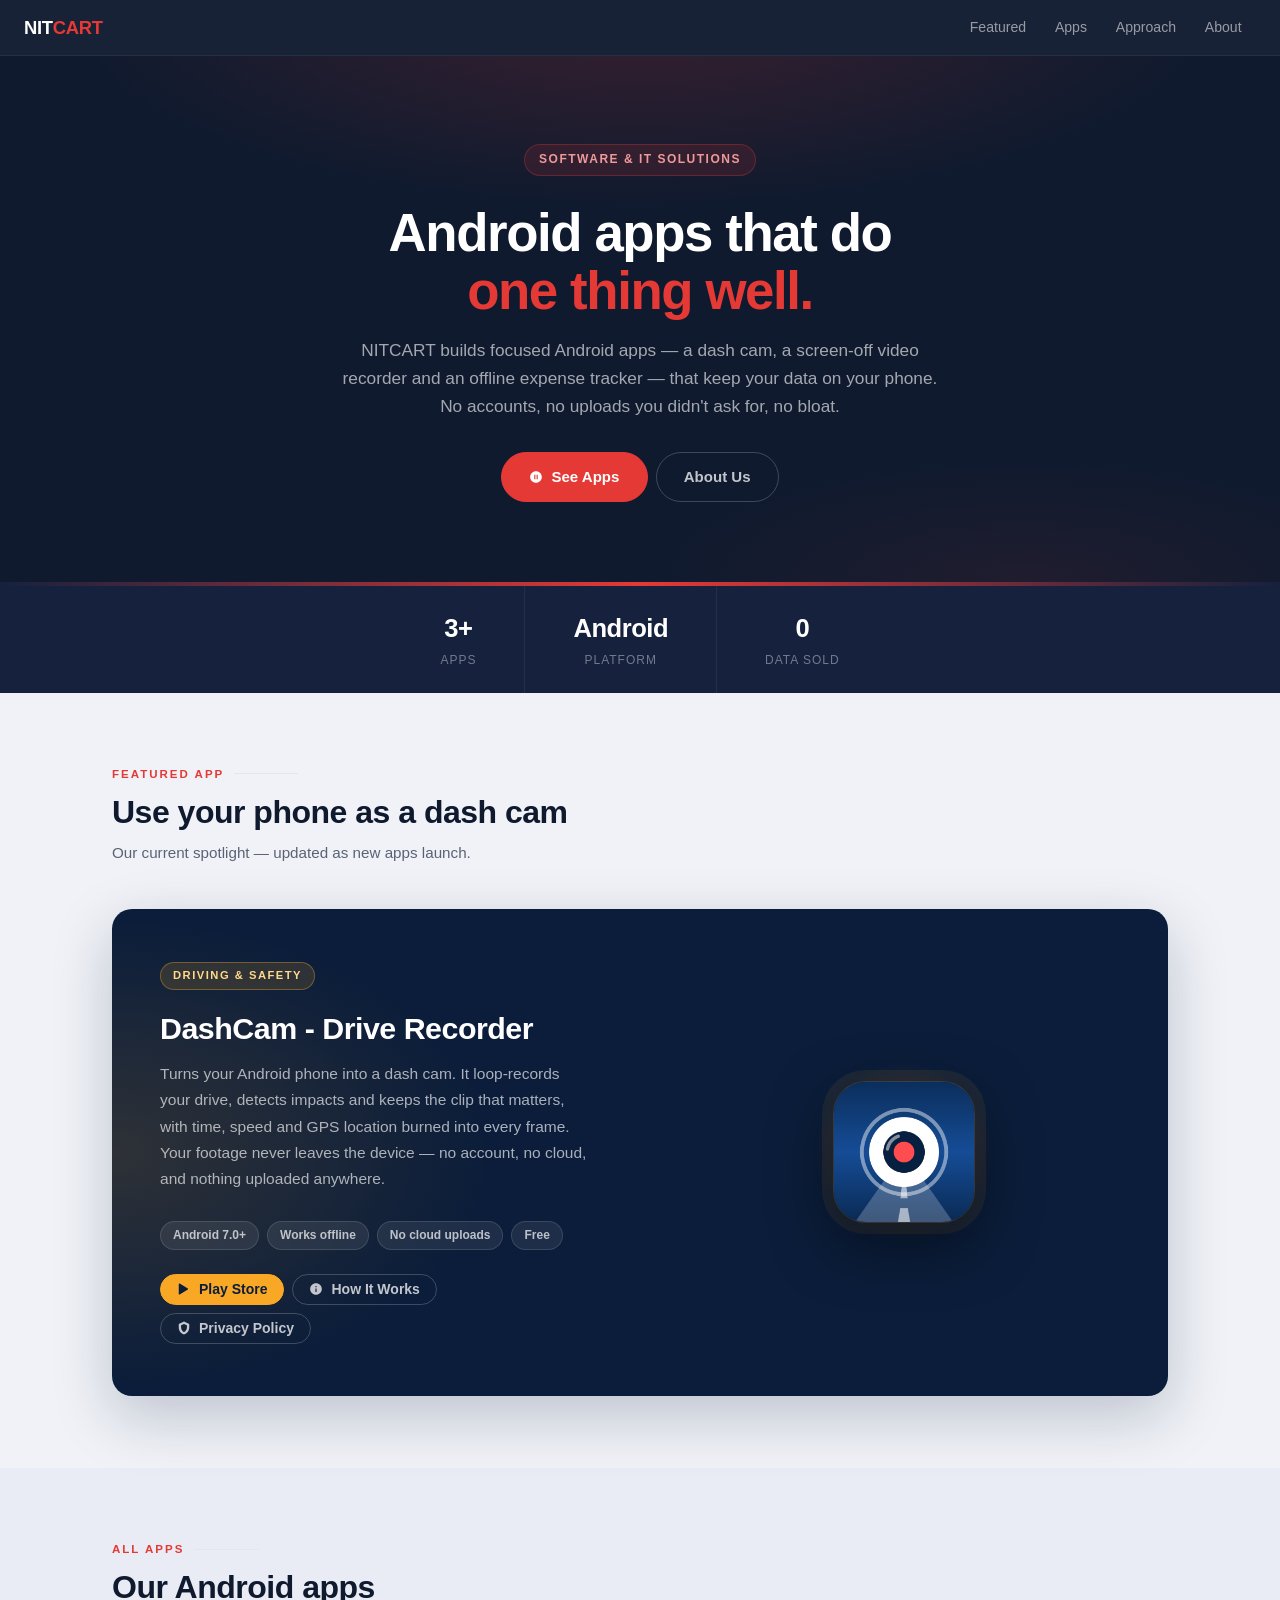
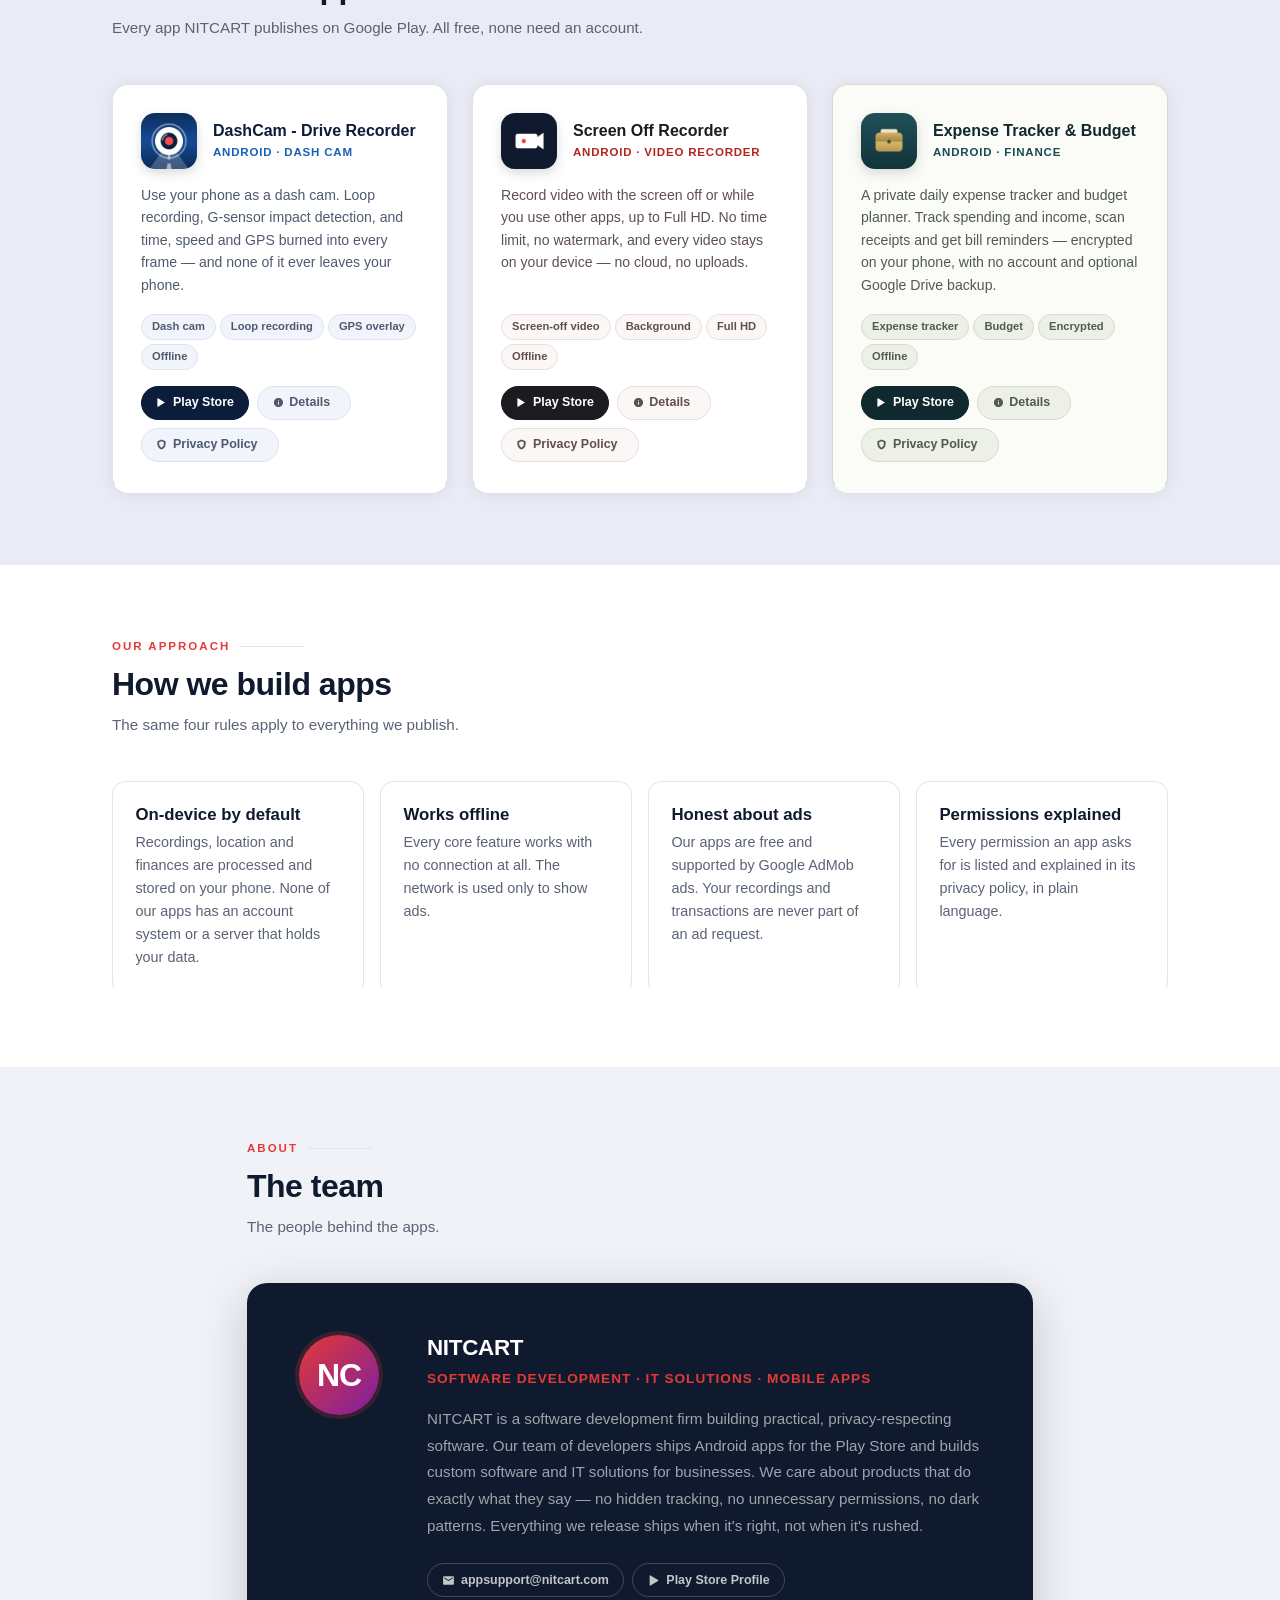
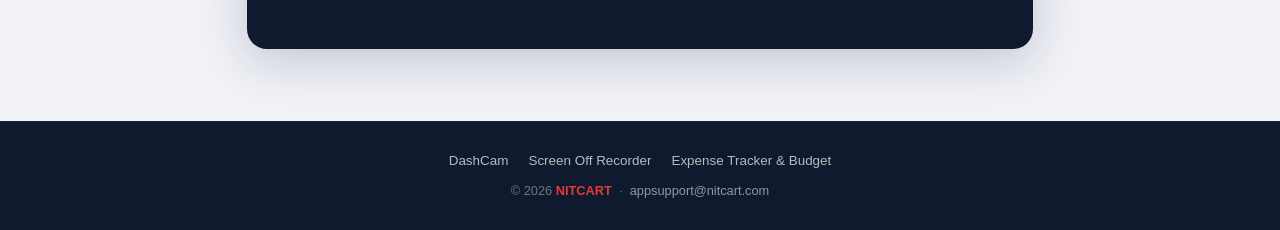
==== commit a3d858c8: "feat: Describe Expense Tracker's Google Drive backup Backup moved from a password-protected local fi" ====
--- a/index.html
+++ b/index.html
@@ -63,8 +63,8 @@
       <h1 class="hero-title">Android apps that do<br /><span>one thing well.</span></h1>
       <p class="hero-lead">
         NITCART builds focused Android apps — a dash cam, a screen-off video recorder and an
-        offline expense tracker — that keep your data on your phone. No accounts, no cloud
-        uploads, no bloat.
+        offline expense tracker — that keep your data on your phone. No accounts, no uploads
+        you didn't ask for, no bloat.
       </p>
       <div class="d-grid gap-2 d-sm-flex justify-content-sm-center">
         <a href="#apps" class="btn btn-accent btn-cta rounded-pill">
@@ -246,7 +246,7 @@
             </a>
             <p class="app-card-desc">
               A private daily expense tracker and budget planner. Track spending and income, scan
-              receipts and get bill reminders — encrypted on your phone, with no account and no cloud.
+              receipts and get bill reminders — encrypted on your phone, with no account and optional Google Drive backup.
             </p>
             <div class="d-flex flex-wrap gap-1 mb-3">
               <span class="tag">Expense tracker</span>
@@ -450,7 +450,7 @@
               "@id": "https://apps.nitcart.com/expense-tracker/#app",
               "name": "Expense Tracker & Budget",
               "url": "https://apps.nitcart.com/expense-tracker/",
-              "description": "A private, offline expense tracker and budget planner for Android. Data is stored encrypted on the phone with no account.",
+              "description": "A private, offline expense tracker and budget planner for Android. Data is stored encrypted on the phone with no account, with optional encrypted backup to the user's own Google Drive.",
               "operatingSystem": "Android 8.0 or later",
               "applicationCategory": "FinanceApplication",
               "installUrl": "https://play.google.com/store/apps/details?id=com.nitcart.expensetracker",
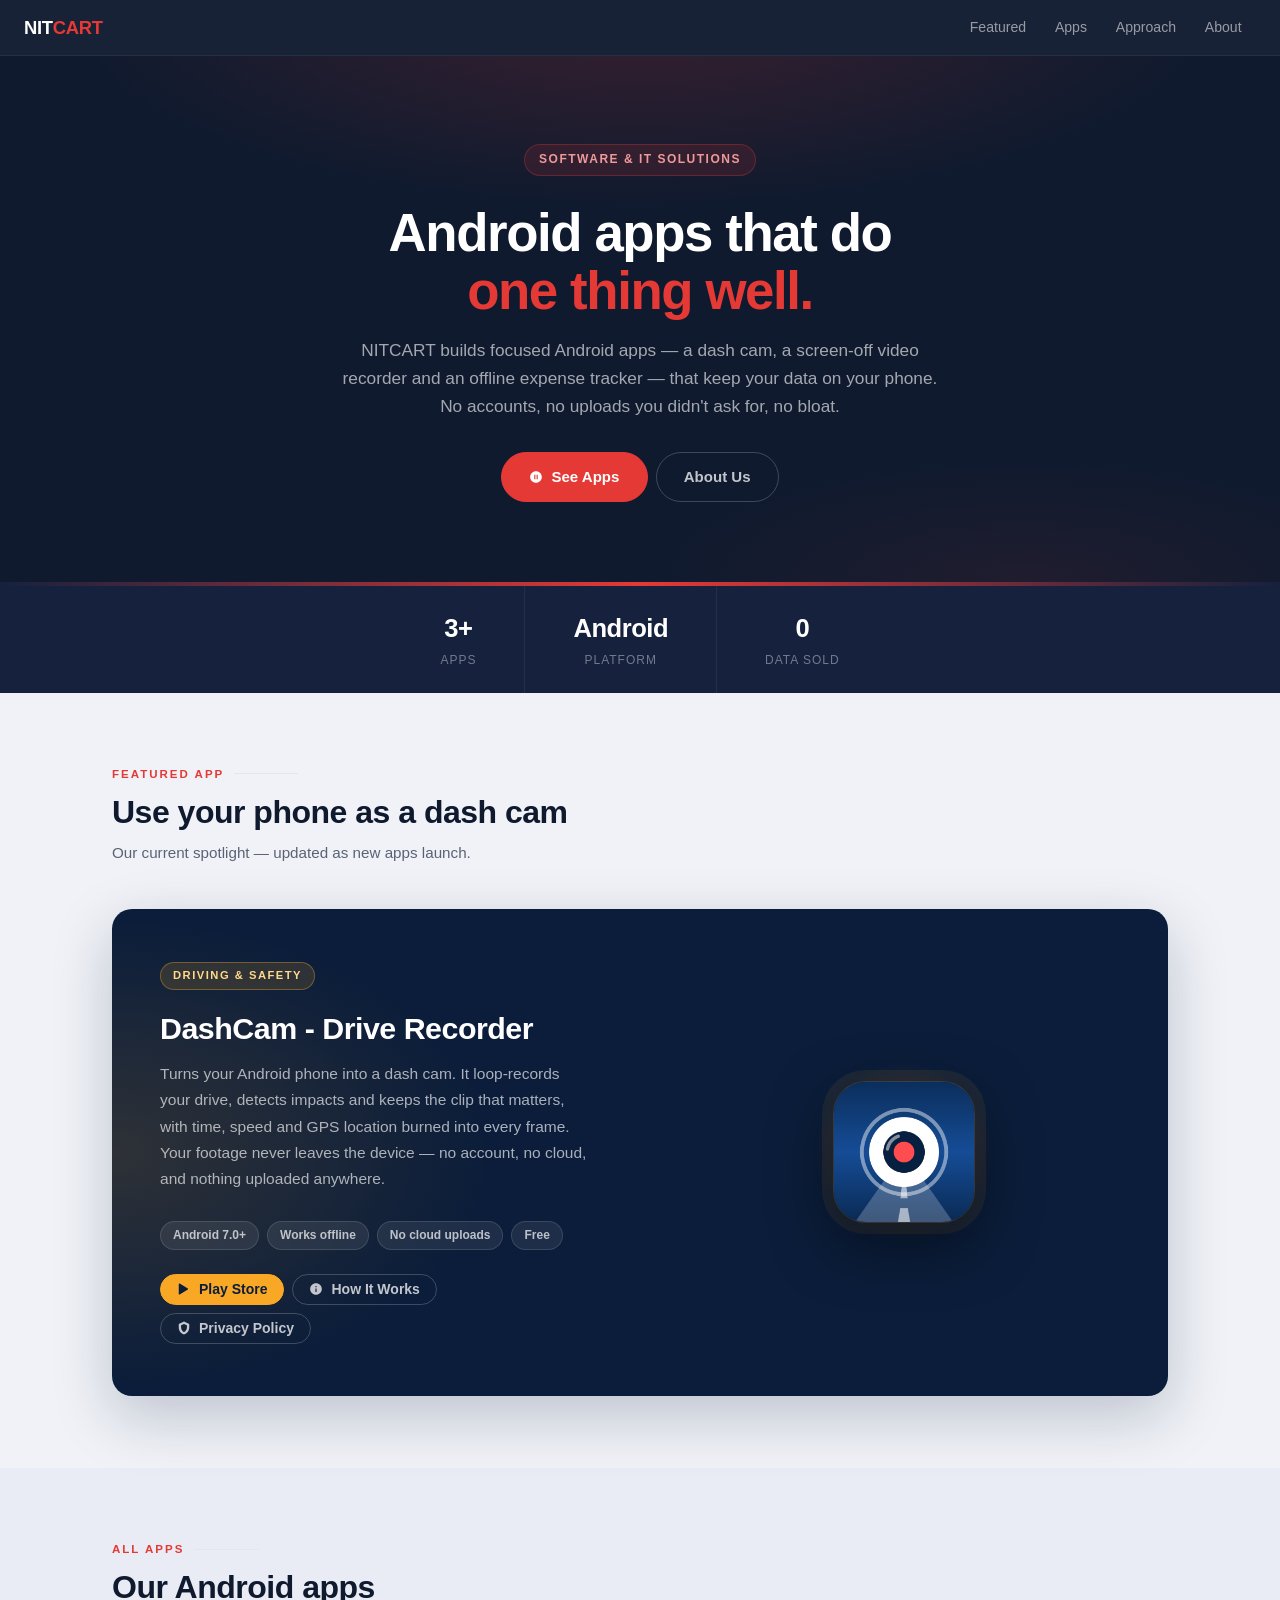
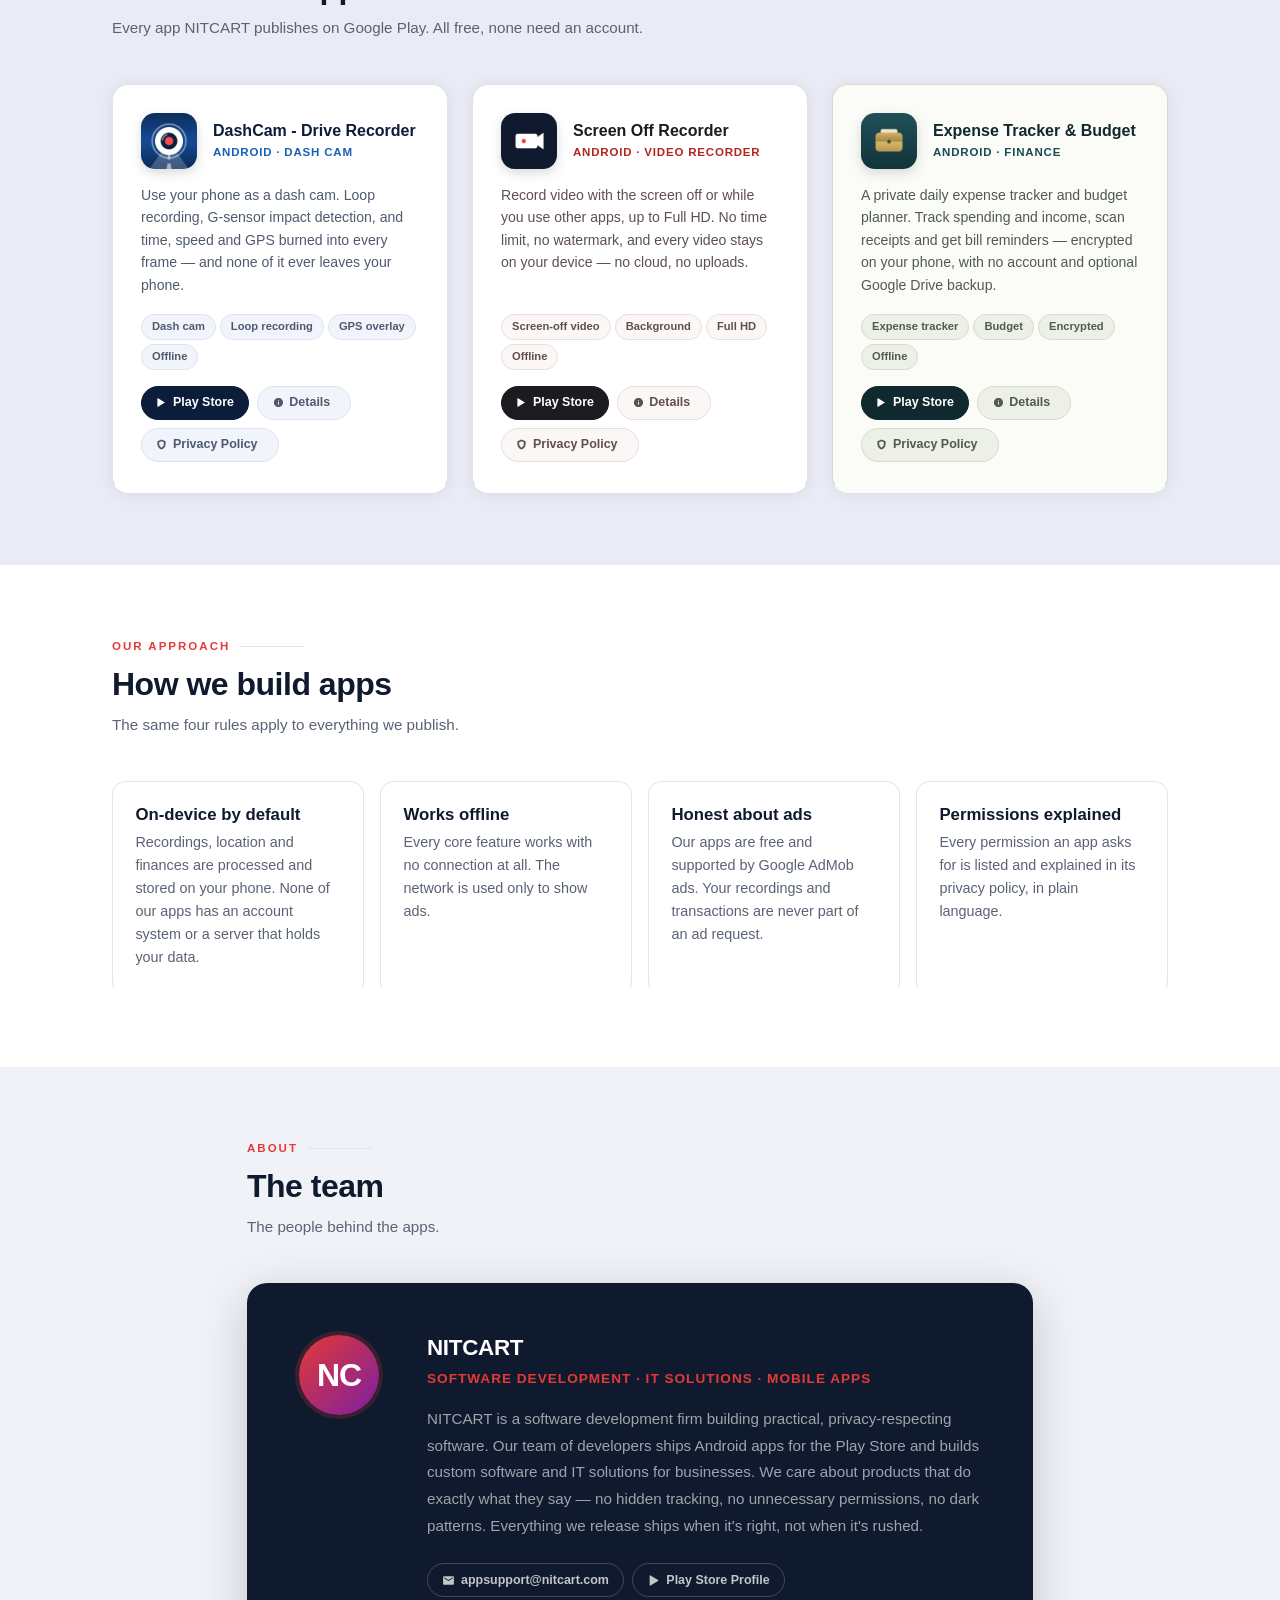
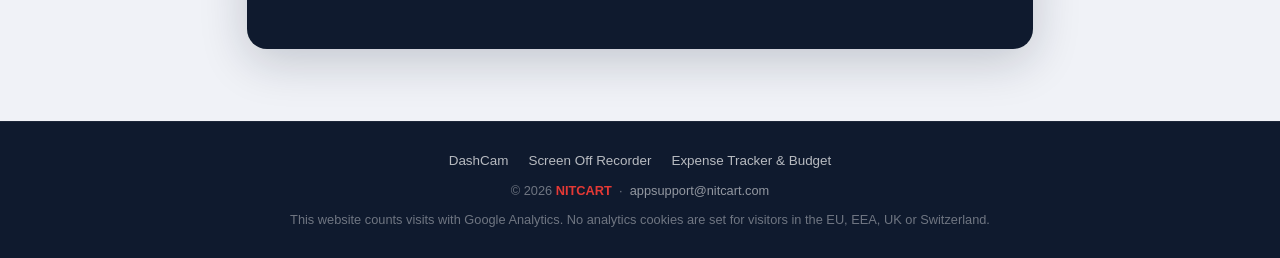
==== commit cbe6804e: "feat: Add Google Tag Manager visitor and Play Store click tracking Every page loads assets/tag-manag" ====
--- a/index.html
+++ b/index.html
@@ -4,6 +4,7 @@
 <head>
   <meta charset="UTF-8" />
   <meta name="viewport" content="width=device-width, initial-scale=1.0" />
+  <script src="assets/tag-manager.js"></script>
   <title>NITCART — Private Android Apps: Dash Cam, Screen Off Recorder &amp; Expense Tracker</title>
   <meta name="description" content="Privacy-first Android apps by NITCART: DashCam (use your phone as a dash cam), Screen Off Recorder (record video with the screen off) and an offline Expense Tracker." />
   <meta name="robots" content="index, follow, max-image-preview:large, max-snippet:-1, max-video-preview:-1" />
@@ -364,6 +365,7 @@
         <a href="/expense-tracker/">Expense Tracker &amp; Budget</a>
       </nav>
       <p>&copy; 2026 <span class="brand">NITCART</span> &nbsp;·&nbsp; <a href="mailto:appsupport@nitcart.com">appsupport@nitcart.com</a></p>
+      <p class="footer-note">This website counts visits with Google Analytics. No analytics cookies are set for visitors in the EU, EEA, UK or Switzerland.</p>
     </div>
   </footer>
 
--- a/assets/nitcart.css
+++ b/assets/nitcart.css
@@ -581,6 +581,7 @@
 .site-footer a { color: rgba(255,255,255,0.55); text-decoration: none; }
 .site-footer a:hover { color: #fff; }
 .site-footer .brand { color: var(--accent); font-weight: 700; }
+.site-footer .footer-note { margin-top: 0.5rem; }
 
 /* ── AT A GLANCE FACTS (landing pages) ─────────────── */
 .facts { padding: 2.25rem 0; border-bottom: 1px solid var(--border); background: var(--card); }
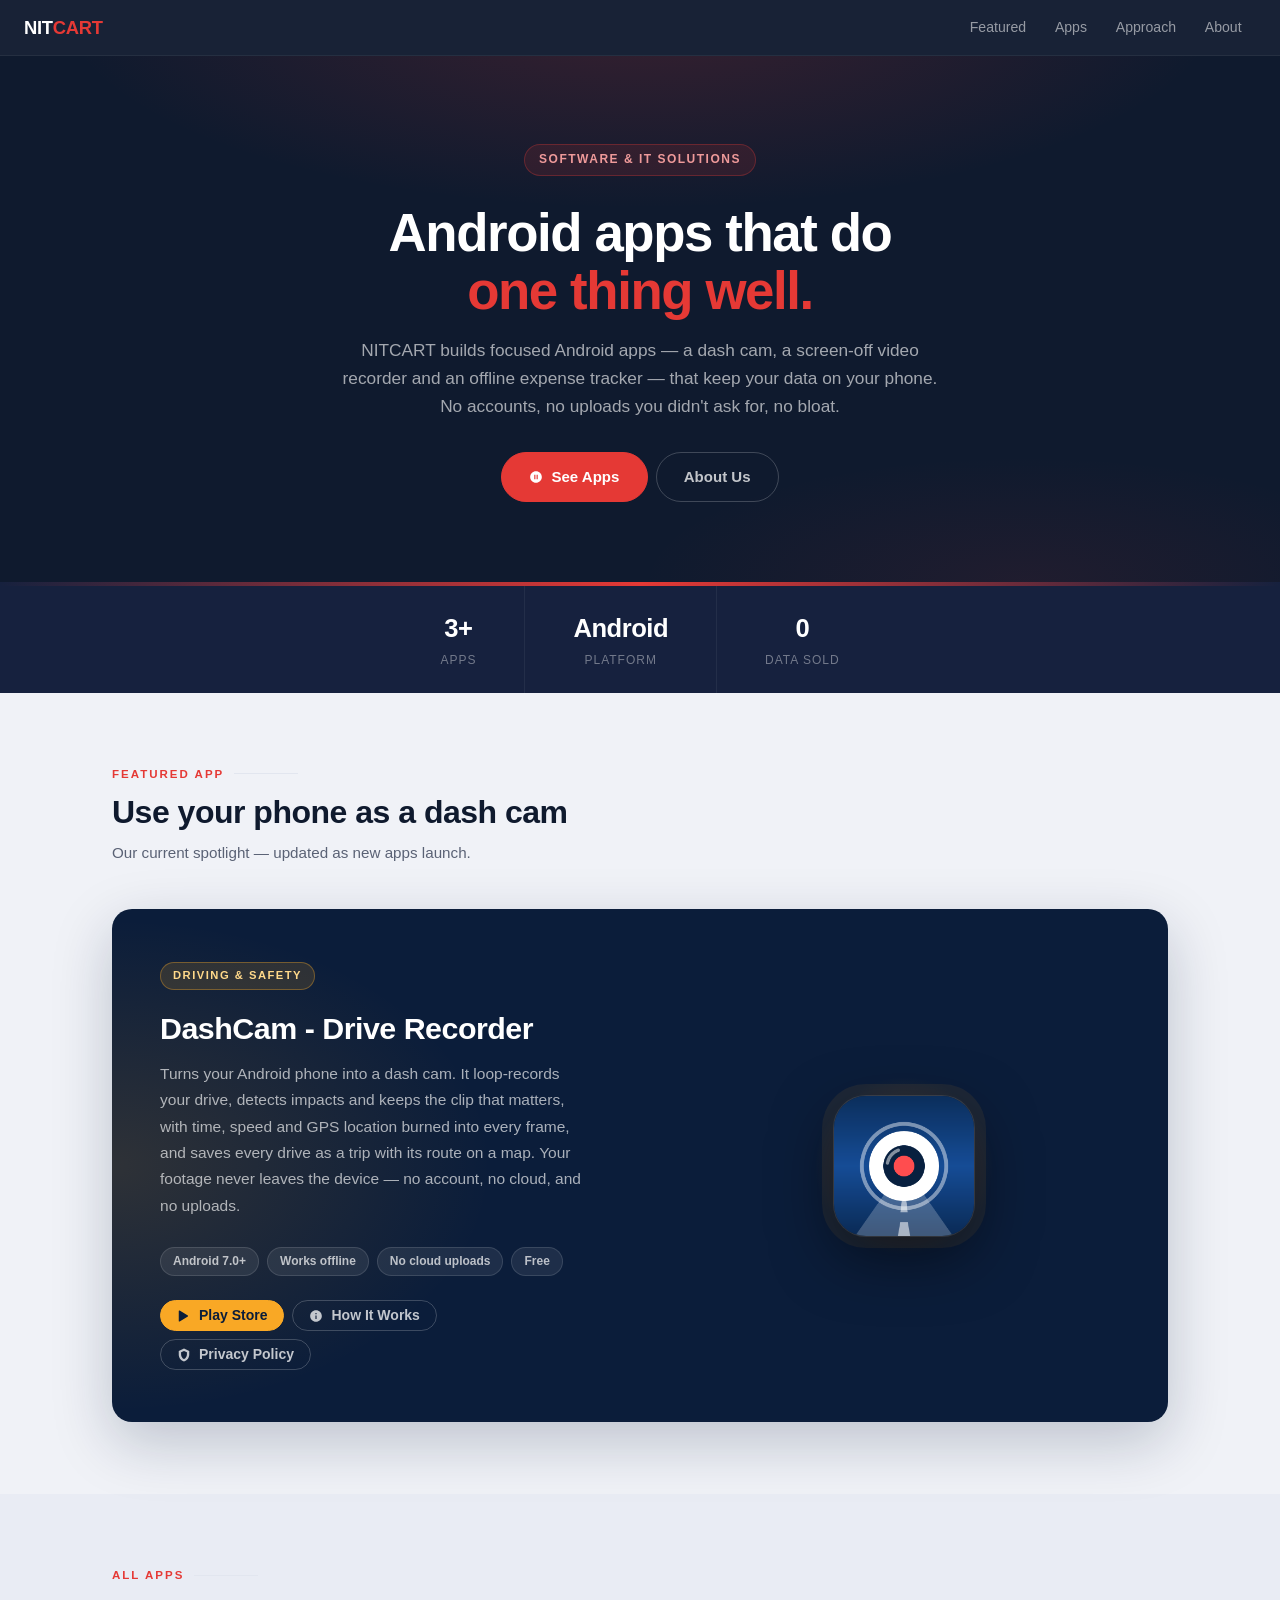
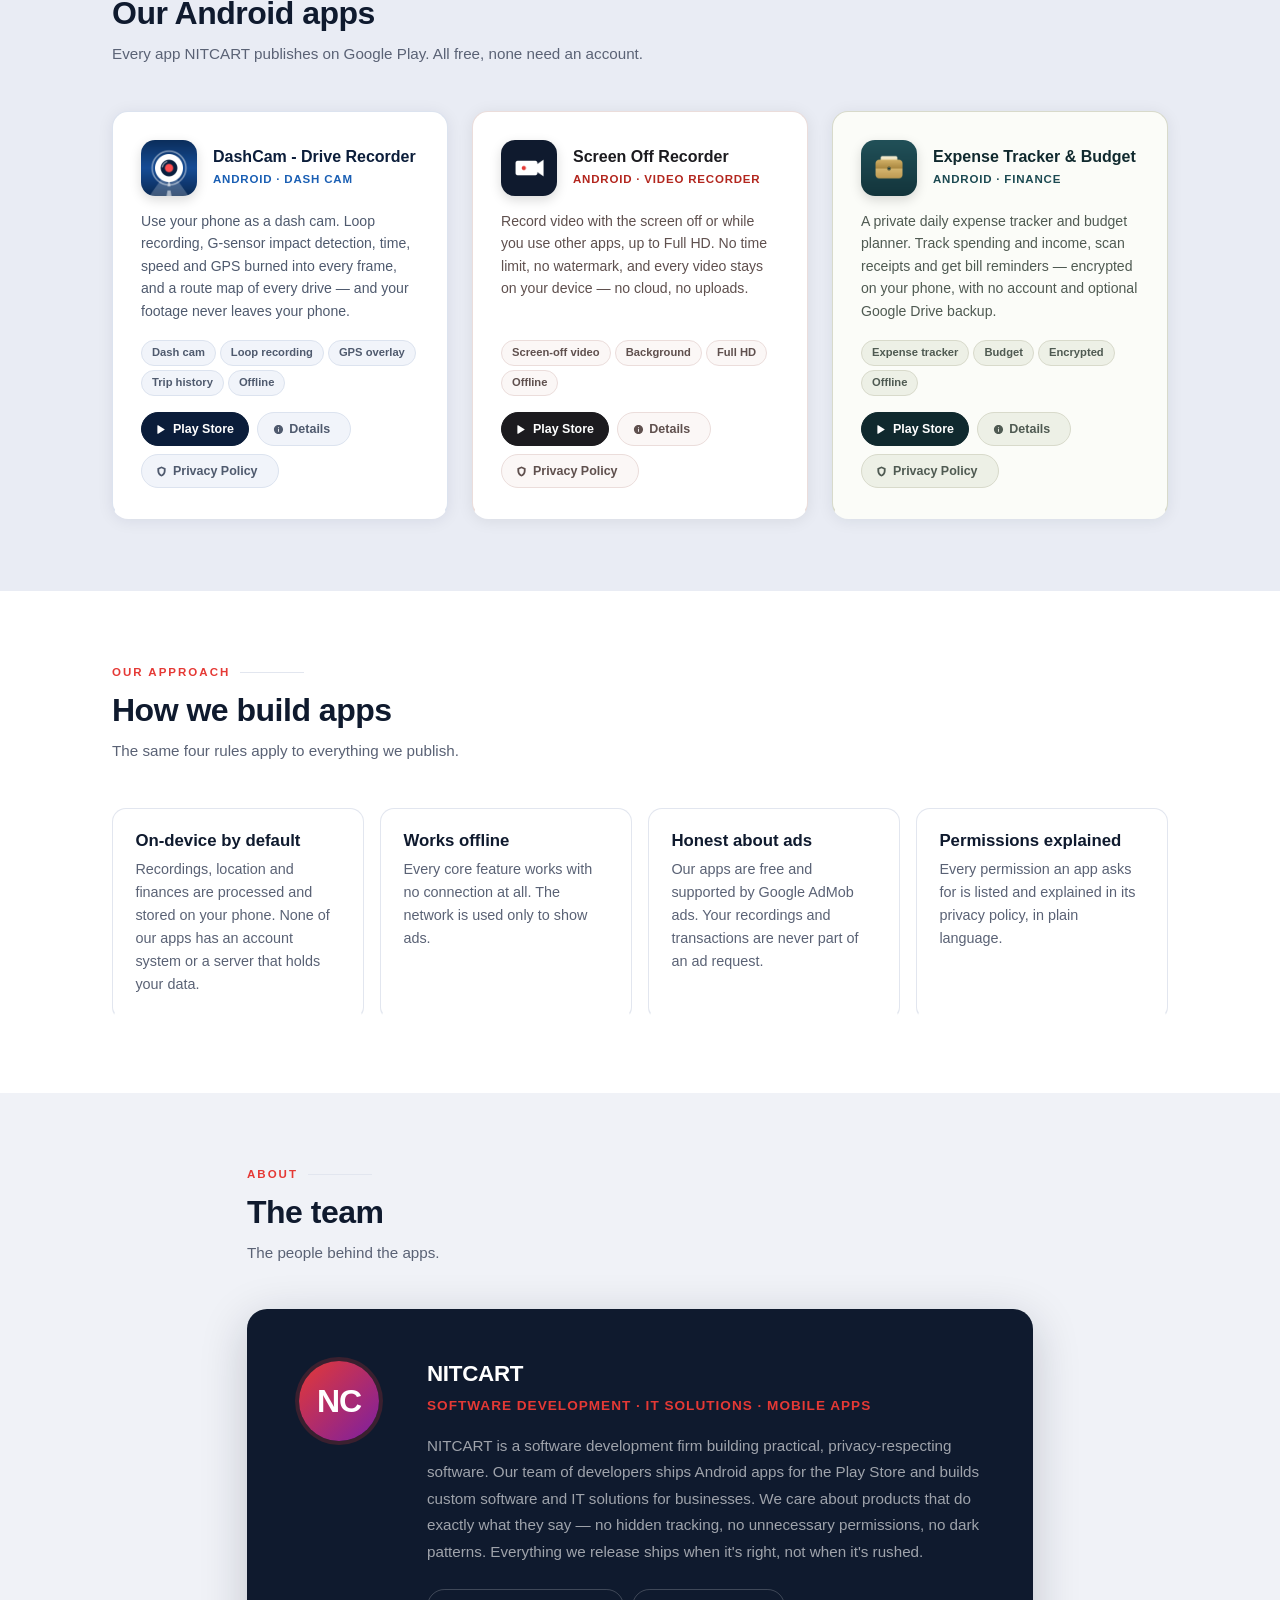
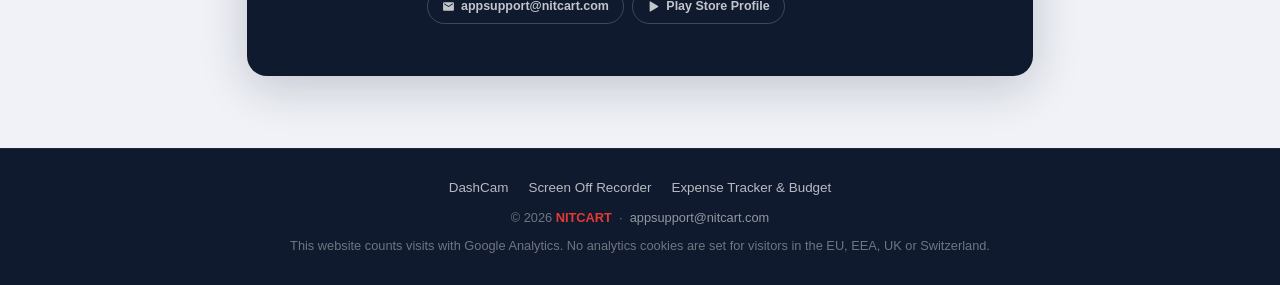
==== commit 06476ea9: "feat: Describe DashCam trip history and route maps; update its privacy policy" ====
--- a/index.html
+++ b/index.html
@@ -115,8 +115,8 @@
               <p class="featured-desc">
                 Turns your Android phone into a dash cam. It loop-records your drive, detects
                 impacts and keeps the clip that matters, with time, speed and GPS location burned
-                into every frame. Your footage never leaves the device — no account, no cloud, and
-                nothing uploaded anywhere.
+                into every frame, and saves every drive as a trip with its route on a map. Your
+                footage never leaves the device — no account, no cloud, and no uploads.
               </p>
               <div class="d-flex flex-wrap gap-2 mb-4">
                 <span class="pill">Android 7.0+</span>
@@ -172,13 +172,15 @@
               </div>
             </a>
             <p class="app-card-desc">
-              Use your phone as a dash cam. Loop recording, G-sensor impact detection, and time,
-              speed and GPS burned into every frame — and none of it ever leaves your phone.
+              Use your phone as a dash cam. Loop recording, G-sensor impact detection, time, speed
+              and GPS burned into every frame, and a route map of every drive — and your footage
+              never leaves your phone.
             </p>
             <div class="d-flex flex-wrap gap-1 mb-3">
               <span class="tag">Dash cam</span>
               <span class="tag">Loop recording</span>
               <span class="tag">GPS overlay</span>
+              <span class="tag">Trip history</span>
               <span class="tag">Offline</span>
             </div>
             <div class="d-flex flex-wrap gap-2">
